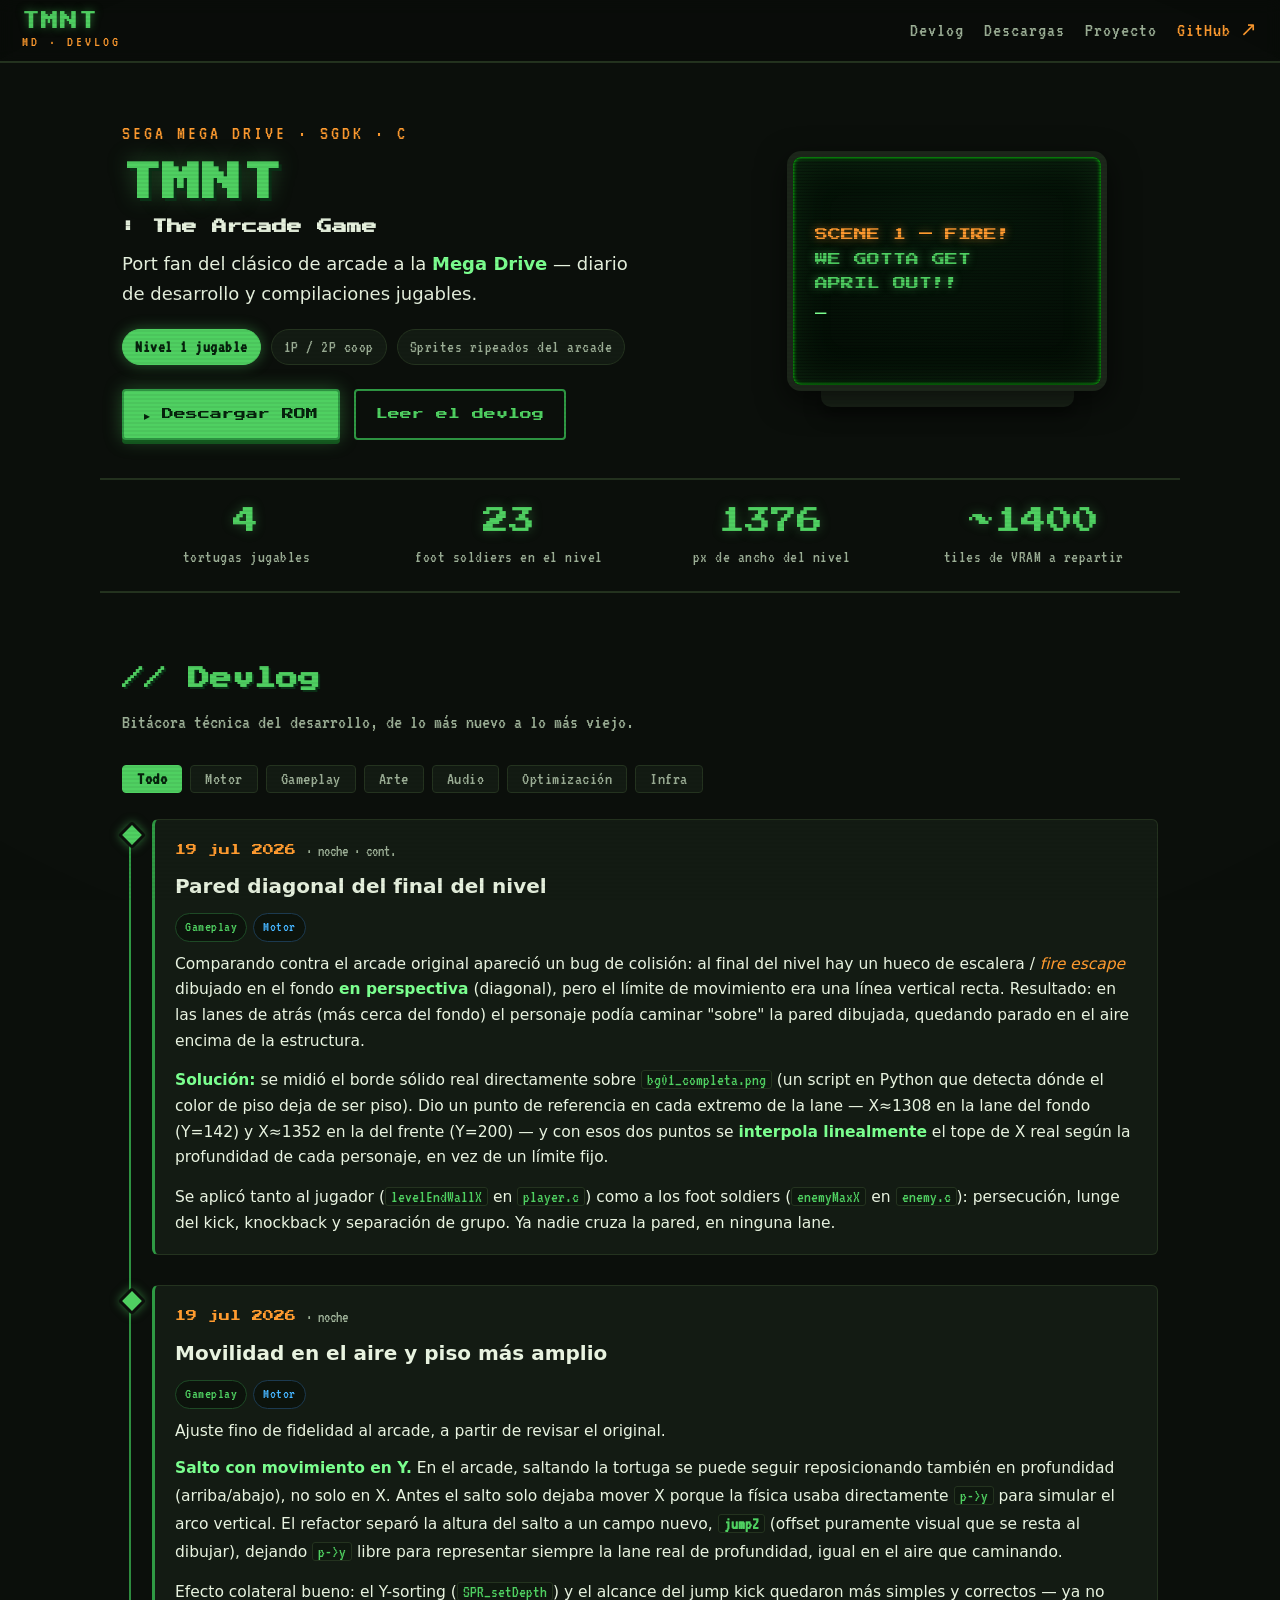
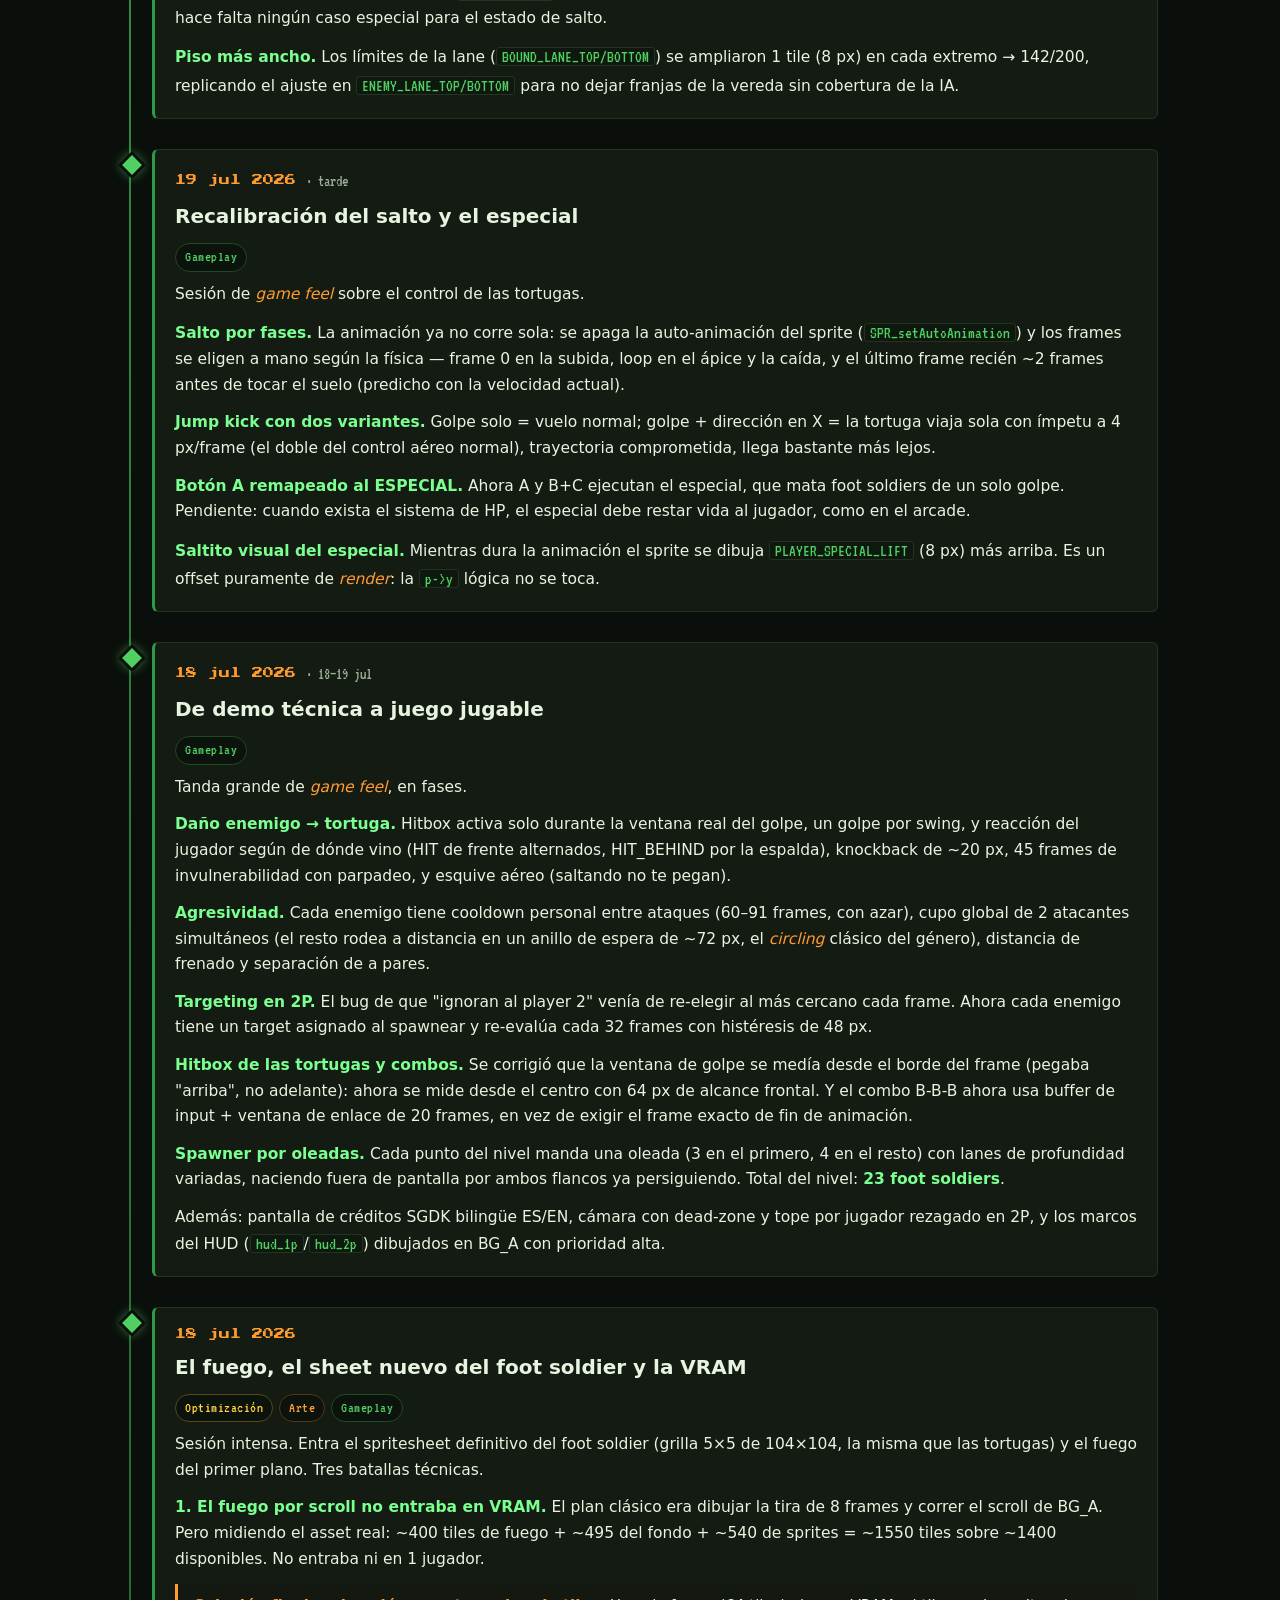
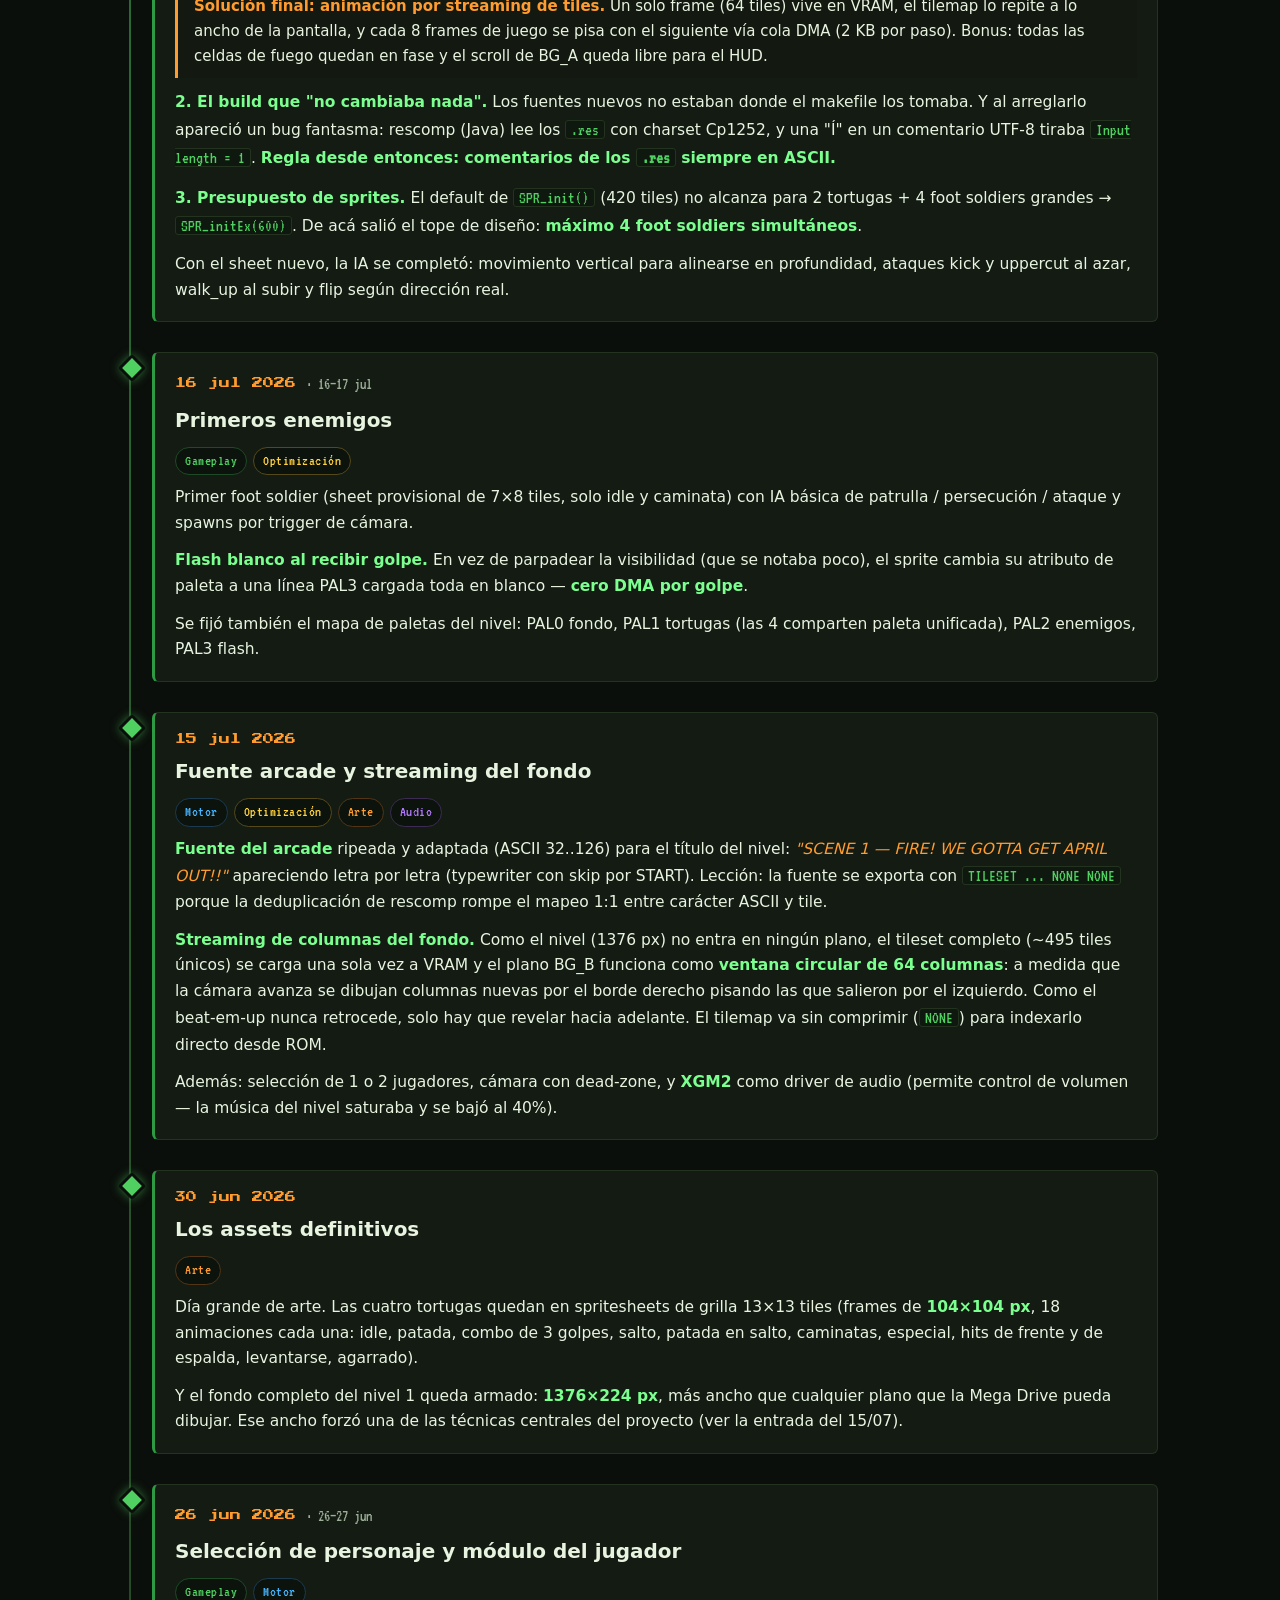
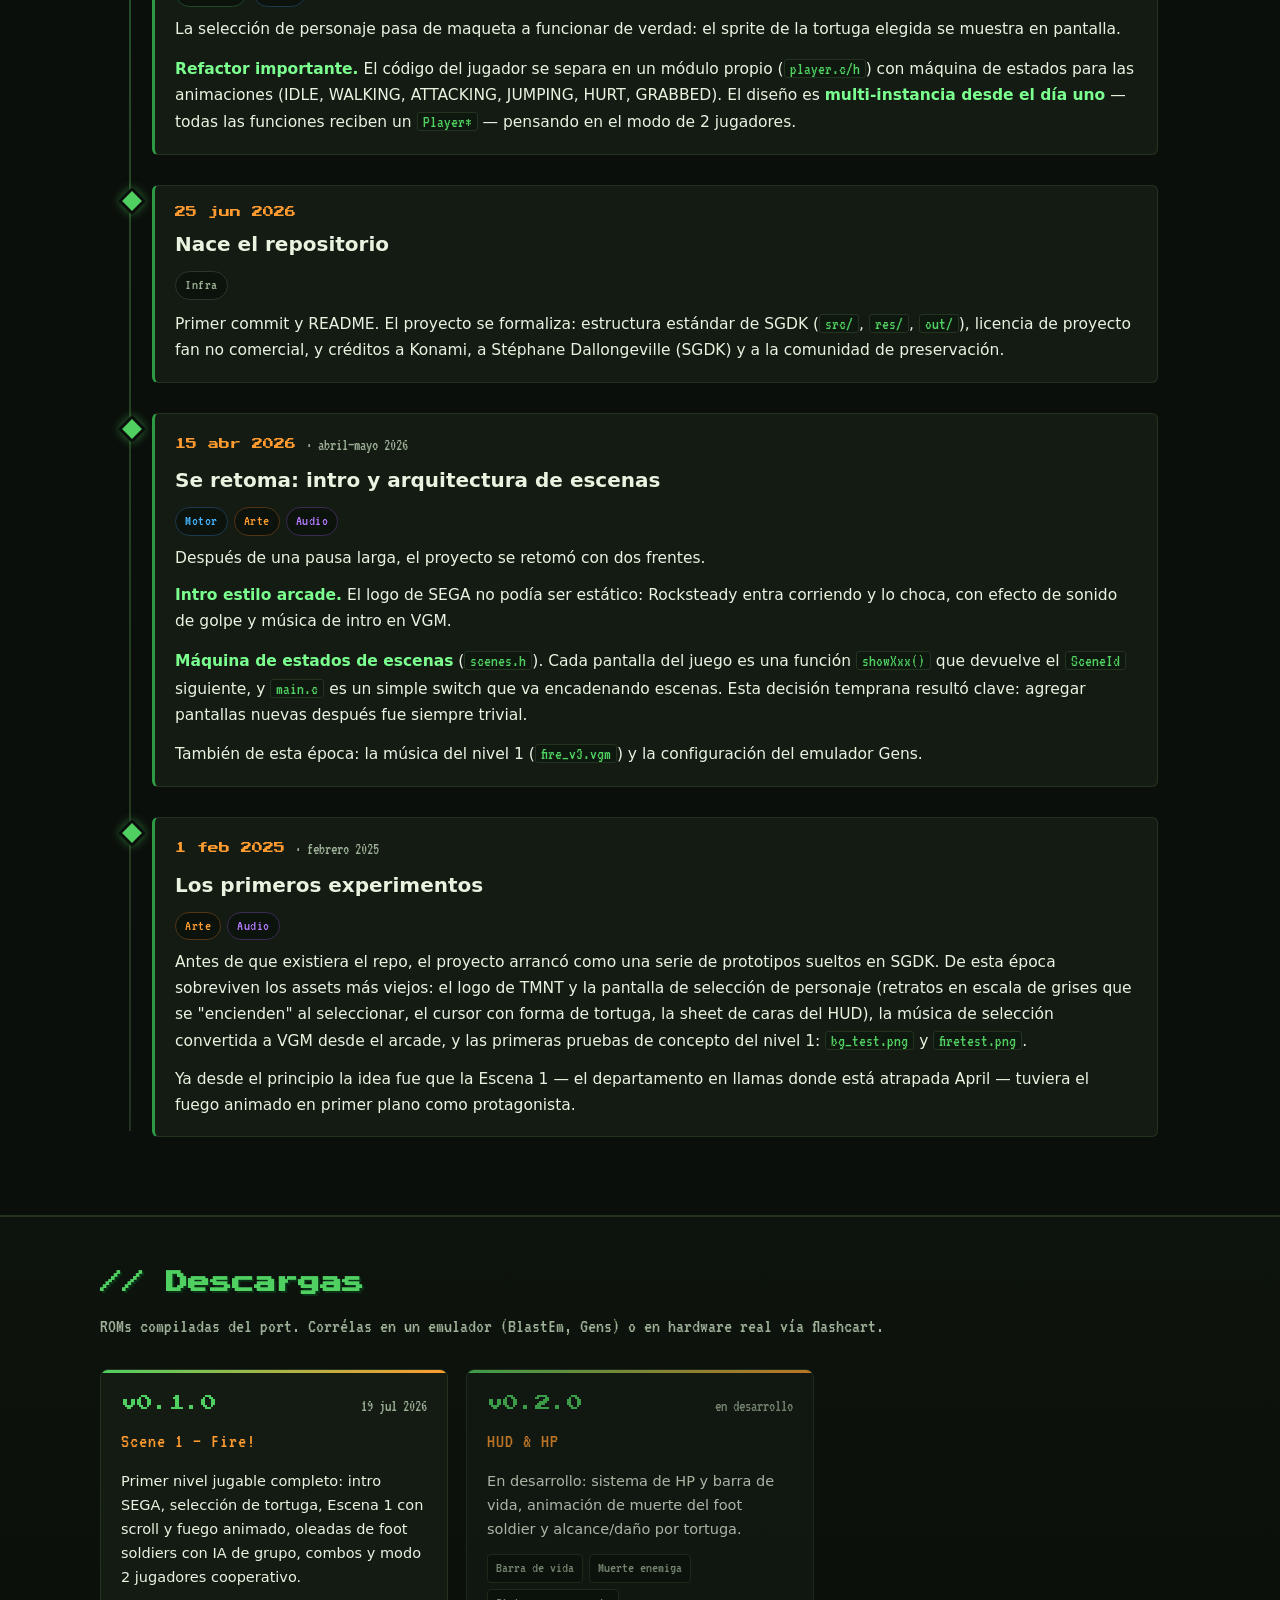
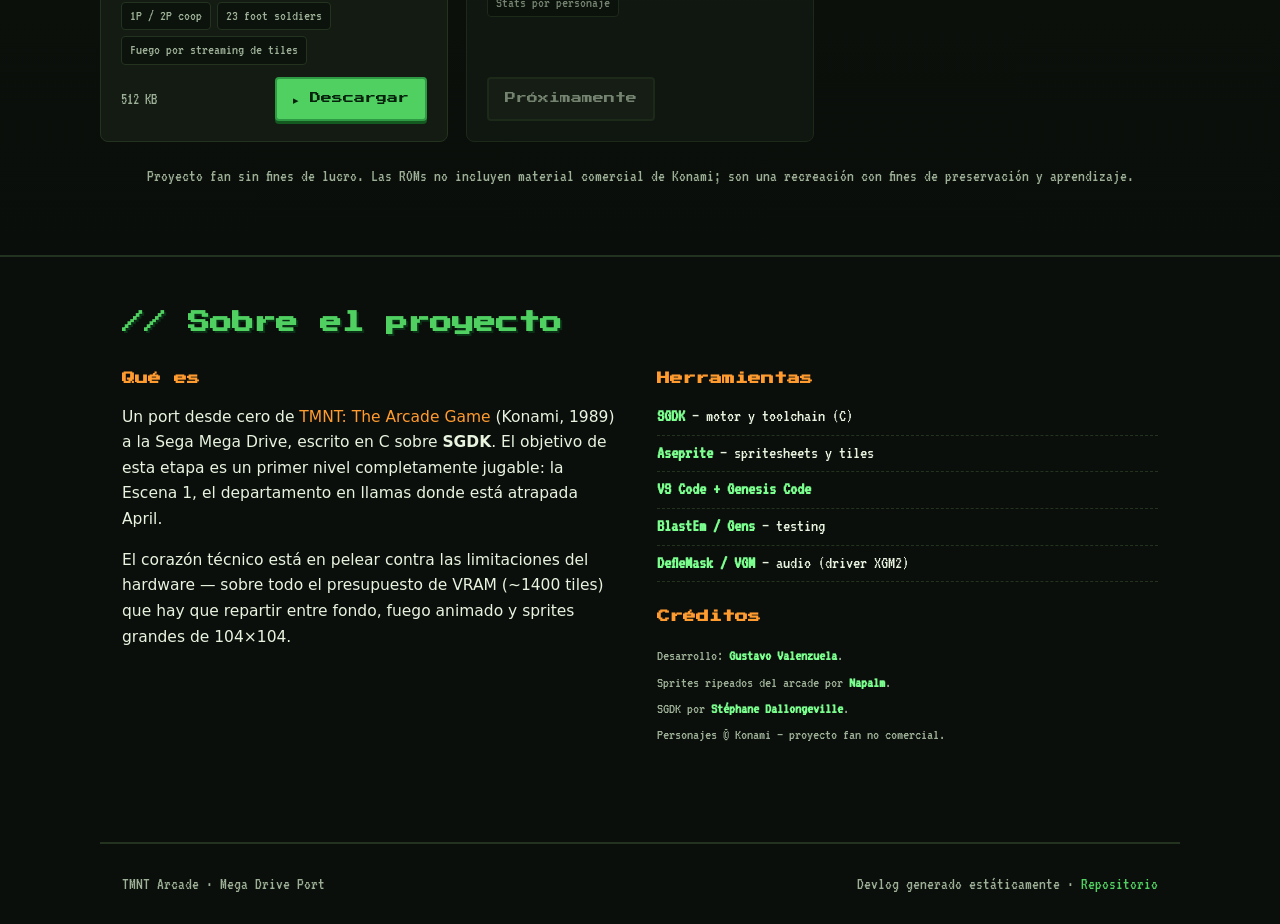
==== index.html @ 0204b479 "Devlog web inicial" ====
<!DOCTYPE html>
<html lang="es">
<head>
<meta charset="UTF-8" />
<meta name="viewport" content="width=device-width, initial-scale=1.0" />
<title>TMNT: The Arcade Game — Port para Mega Drive · Devlog</title>
<meta name="description" content="Diario de desarrollo del port de TMNT: The Arcade Game para Sega Mega Drive, hecho en C con SGDK. Devlog técnico y descargas de ROM." />
<meta name="theme-color" content="#0d120d" />

<!-- Open Graph -->
<meta property="og:title" content="TMNT Arcade — Port para Mega Drive" />
<meta property="og:description" content="Devlog técnico y ROMs de un port fan de TMNT: The Arcade Game a la Sega Mega Drive (SGDK)." />
<meta property="og:type" content="website" />

<link rel="preconnect" href="https://fonts.googleapis.com" />
<link rel="preconnect" href="https://fonts.gstatic.com" crossorigin />
<link href="https://fonts.googleapis.com/css2?family=Press+Start+2P&family=VT323&display=swap" rel="stylesheet" />
<link rel="stylesheet" href="assets/css/style.css" />
</head>
<body>
<div class="scanlines" aria-hidden="true"></div>
<div class="vignette" aria-hidden="true"></div>

<header class="topbar">
  <a href="#top" class="brand">
    <span class="brand-mark">TMNT</span>
    <span class="brand-sub">MD · DEVLOG</span>
  </a>
  <nav class="nav">
    <a href="#devlog">Devlog</a>
    <a href="#descargas">Descargas</a>
    <a href="#proyecto">Proyecto</a>
    <a class="nav-ext" data-repo-link href="#" target="_blank" rel="noopener">GitHub ↗</a>
  </nav>
</header>

<main id="top">

  <!-- HERO -->
  <section class="hero">
    <div class="hero-inner">
      <p class="hero-kicker">Sega Mega Drive · SGDK · C</p>
      <h1 class="hero-title">TMNT<span class="tsub">: The Arcade Game</span></h1>
      <p class="hero-tag">Port fan del clásico de arcade a la <strong>Mega Drive</strong> — diario de desarrollo y compilaciones jugables.</p>
      <div class="hero-chips">
        <span class="chip chip-on">Nivel 1 jugable</span>
        <span class="chip">1P / 2P coop</span>
        <span class="chip">Sprites ripeados del arcade</span>
      </div>
      <div class="hero-cta">
        <a href="#descargas" class="btn btn-primary">▸ Descargar ROM</a>
        <a href="#devlog" class="btn btn-ghost">Leer el devlog</a>
      </div>
    </div>
    <div class="hero-crt" aria-hidden="true">
      <div class="crt-screen">
        <div class="crt-line l1">SCENE 1 — FIRE!</div>
        <div class="crt-line l2">WE GOTTA GET</div>
        <div class="crt-line l3">APRIL OUT!!</div>
        <div class="crt-cursor">_</div>
      </div>
      <div class="crt-base"></div>
    </div>
  </section>

  <!-- STATS -->
  <section class="stats" aria-label="Datos del proyecto">
    <div class="stat"><span class="stat-num" data-count="4">4</span><span class="stat-lbl">tortugas jugables</span></div>
    <div class="stat"><span class="stat-num" data-count="23">23</span><span class="stat-lbl">foot soldiers en el nivel</span></div>
    <div class="stat"><span class="stat-num" data-count="1376">1376</span><span class="stat-lbl">px de ancho del nivel</span></div>
    <div class="stat"><span class="stat-num" data-suffix="~" data-count="1400">1400</span><span class="stat-lbl">tiles de VRAM a repartir</span></div>
  </section>

  <!-- DEVLOG -->
  <section id="devlog" class="section">
    <div class="section-head">
      <h2 class="section-title">// Devlog</h2>
      <p class="section-sub">Bitácora técnica del desarrollo, de lo más nuevo a lo más viejo.</p>
    </div>

    <div class="filters" id="filters" role="tablist" aria-label="Filtrar por categoría"></div>

    <div class="timeline" id="timeline"></div>
  </section>

  <!-- DESCARGAS -->
  <section id="descargas" class="section section-alt">
    <div class="section-head">
      <h2 class="section-title">// Descargas</h2>
      <p class="section-sub">ROMs compiladas del port. Corrélas en un emulador (BlastEm, Gens) o en hardware real vía flashcart.</p>
    </div>
    <div class="builds" id="builds"></div>
    <p class="builds-note">Proyecto fan sin fines de lucro. Las ROMs no incluyen material comercial de Konami; son una recreación con fines de preservación y aprendizaje.</p>
  </section>

  <!-- PROYECTO -->
  <section id="proyecto" class="section">
    <div class="section-head">
      <h2 class="section-title">// Sobre el proyecto</h2>
    </div>
    <div class="about">
      <div class="about-col">
        <h3>Qué es</h3>
        <p>Un port desde cero de <em>TMNT: The Arcade Game</em> (Konami, 1989) a la Sega Mega Drive, escrito en C sobre <strong>SGDK</strong>. El objetivo de esta etapa es un primer nivel completamente jugable: la Escena 1, el departamento en llamas donde está atrapada April.</p>
        <p>El corazón técnico está en pelear contra las limitaciones del hardware — sobre todo el presupuesto de VRAM (~1400 tiles) que hay que repartir entre fondo, fuego animado y sprites grandes de 104×104.</p>
      </div>
      <div class="about-col">
        <h3>Herramientas</h3>
        <ul class="tool-list">
          <li><b>SGDK</b> — motor y toolchain (C)</li>
          <li><b>Aseprite</b> — spritesheets y tiles</li>
          <li><b>VS Code + Genesis Code</b></li>
          <li><b>BlastEm / Gens</b> — testing</li>
          <li><b>DefleMask / VGM</b> — audio (driver XGM2)</li>
        </ul>
        <h3>Créditos</h3>
        <p class="credits">Desarrollo: <b>Gustavo Valenzuela</b>.<br/>Sprites ripeados del arcade por <b>Napalm</b>.<br/>SGDK por <b>Stéphane Dallongeville</b>.<br/>Personajes © Konami — proyecto fan no comercial.</p>
      </div>
    </div>
  </section>

</main>

<footer class="footer">
  <span>TMNT Arcade · Mega Drive Port</span>
  <span class="foot-dim">Devlog generado estáticamente · <a data-repo-link href="#" target="_blank" rel="noopener">Repositorio</a></span>
</footer>

<script src="data/devlog.js"></script>
<script src="data/builds.js"></script>
<script src="assets/js/app.js"></script>
</body>
</html>
---- assets/css/style.css ----
/* ============================================================
   TMNT Arcade — Mega Drive Port · Devlog
   Estética: arcade / CRT 16-bit. Verde TMNT sobre negro.
   ============================================================ */

:root {
  --bg:        #0b0f0b;
  --bg-2:      #0f150f;
  --panel:     #131b13;
  --panel-2:   #17211703;
  --ink:       #e8f3e0;
  --ink-dim:   #9db097;
  --line:      #24331f;
  --green:     #4fd061;   /* TMNT green */
  --green-dk:  #2f9a44;
  --green-glow:#7bff8f;
  --pizza:     #ff9b2f;   /* naranja "pizza" para acentos */
  --red:       #ff4d5e;
  --blue:      #46b5ff;
  --purple:    #b47bff;
  /* colores por tortuga para los tags */
  --t-motor:  #46b5ff;
  --t-gameplay:#4fd061;
  --t-arte:   #ff9b2f;
  --t-audio:  #b47bff;
  --t-opt:    #ffd23f;
  --t-infra:  #9db097;

  --font-pixel: 'Press Start 2P', 'Courier New', monospace;
  --font-term:  'VT323', 'Courier New', monospace;
  --font-body:  system-ui, -apple-system, 'Segoe UI', Roboto, sans-serif;
  --maxw: 1080px;
}

* { box-sizing: border-box; }

html { scroll-behavior: smooth; }

body {
  margin: 0;
  background:
    radial-gradient(1200px 600px at 50% -10%, #16241650, transparent 60%),
    var(--bg);
  color: var(--ink);
  font-family: var(--font-body);
  font-size: 16px;
  line-height: 1.65;
  overflow-x: hidden;
  scroll-padding-top: 76px;
}

/* --- CRT overlays --- */
.scanlines {
  position: fixed; inset: 0; z-index: 9999; pointer-events: none;
  background: repeating-linear-gradient(
    to bottom, rgba(0,0,0,0) 0, rgba(0,0,0,0) 2px, rgba(0,0,0,0.18) 3px, rgba(0,0,0,0) 4px);
  mix-blend-mode: multiply; opacity: .55;
}
.vignette {
  position: fixed; inset: 0; z-index: 9998; pointer-events: none;
  background: radial-gradient(120% 100% at 50% 50%, transparent 60%, rgba(0,0,0,.55) 100%);
}

/* --- Topbar --- */
.topbar {
  position: sticky; top: 0; z-index: 100;
  display: flex; align-items: center; justify-content: space-between;
  padding: 12px 22px;
  background: rgba(9,13,9,.82);
  backdrop-filter: blur(8px);
  border-bottom: 2px solid var(--line);
}
.brand { display: flex; flex-direction: column; text-decoration: none; line-height: 1; }
.brand-mark { font-family: var(--font-pixel); font-size: 18px; color: var(--green);
  text-shadow: 0 0 8px rgba(79,208,97,.5); letter-spacing: 1px; }
.brand-sub { font-family: var(--font-term); font-size: 15px; color: var(--pizza); letter-spacing: 3px; margin-top: 4px; }
.nav { display: flex; gap: 20px; align-items: center; }
.nav a {
  font-family: var(--font-term); font-size: 20px; color: var(--ink-dim);
  text-decoration: none; letter-spacing: 1px; transition: color .15s, text-shadow .15s;
}
.nav a:hover { color: var(--green-glow); text-shadow: 0 0 8px rgba(123,255,143,.6); }
.nav .nav-ext { color: var(--pizza); }

/* --- Hero --- */
.hero {
  max-width: var(--maxw); margin: 0 auto; padding: 54px 22px 30px;
  display: grid; grid-template-columns: 1.25fr .9fr; gap: 30px; align-items: center;
}
.hero-kicker {
  font-family: var(--font-term); font-size: 20px; color: var(--pizza);
  letter-spacing: 3px; margin: 0 0 10px; text-transform: uppercase;
}
.hero-title {
  font-family: var(--font-pixel); font-size: 40px; line-height: 1.15; margin: 0 0 6px;
  color: var(--green); text-shadow: 3px 3px 0 #0a3016, 0 0 22px rgba(79,208,97,.35);
}
.hero-title .tsub { display:block; font-size: 15px; color: var(--ink); margin-top: 12px; text-shadow: none; }
.hero-tag { font-size: 18px; color: var(--ink); max-width: 46ch; margin: 14px 0 20px; }
.hero-tag strong { color: var(--green-glow); }
.hero-chips { display: flex; flex-wrap: wrap; gap: 10px; margin-bottom: 24px; }
.chip {
  font-family: var(--font-term); font-size: 17px; letter-spacing: .5px;
  padding: 3px 12px; border: 1px solid var(--line); border-radius: 999px;
  color: var(--ink-dim); background: var(--panel);
}
.chip-on { color: #06210c; background: var(--green); border-color: var(--green); font-weight: bold;
  box-shadow: 0 0 14px rgba(79,208,97,.4); }
.hero-cta { display: flex; gap: 14px; flex-wrap: wrap; }

.btn {
  font-family: var(--font-pixel); font-size: 12px; text-decoration: none;
  padding: 14px 20px; border: 2px solid var(--green-dk); border-radius: 4px;
  display: inline-block; transition: transform .08s, box-shadow .15s, background .15s;
}
.btn:active { transform: translateY(2px); }
.btn-primary { background: var(--green); color: #06210c;
  box-shadow: 0 4px 0 #14591f, 0 0 18px rgba(79,208,97,.35); }
.btn-primary:hover { background: var(--green-glow); }
.btn-ghost { background: transparent; color: var(--green); }
.btn-ghost:hover { background: #12251388; box-shadow: 0 0 14px rgba(79,208,97,.25); }

/* Hero CRT monitor illustration */
.hero-crt { display: flex; flex-direction: column; align-items: center; }
.crt-screen {
  width: 100%; max-width: 320px; aspect-ratio: 4/3;
  background: radial-gradient(120% 120% at 50% 30%, #06180a, #020602);
  border: 6px solid #1c261a; border-radius: 14px;
  box-shadow: inset 0 0 40px rgba(79,208,97,.15), inset 0 0 4px #0f0, 0 10px 30px rgba(0,0,0,.6);
  padding: 22px; display: flex; flex-direction: column; justify-content: center;
  position: relative; overflow: hidden;
}
.crt-screen::after {
  content:""; position:absolute; inset:0;
  background: repeating-linear-gradient(to bottom, transparent 0 2px, rgba(0,0,0,.25) 2px 3px);
  pointer-events:none;
}
.crt-line { font-family: var(--font-pixel); color: var(--pizza); font-size: 13px; line-height: 1.9;
  text-shadow: 0 0 8px rgba(255,155,47,.6); animation: flick 3.4s infinite; }
.crt-line.l2 { color: var(--green); text-shadow: 0 0 8px rgba(79,208,97,.6); }
.crt-line.l3 { color: var(--green); text-shadow: 0 0 8px rgba(79,208,97,.6); }
.crt-cursor { font-family: var(--font-pixel); color: var(--green-glow); font-size: 13px; animation: blink 1s steps(1) infinite; }
.crt-base { width: 60%; height: 16px; background: #1c261a; border-radius: 0 0 10px 10px;
  box-shadow: 0 8px 16px rgba(0,0,0,.5); }
@keyframes blink { 50% { opacity: 0; } }
@keyframes flick { 0%,97%,100% { opacity:1 } 98% { opacity:.75 } }

/* --- Stats strip --- */
.stats {
  max-width: var(--maxw); margin: 8px auto 20px; padding: 20px 22px;
  display: grid; grid-template-columns: repeat(4, 1fr); gap: 14px;
  border-top: 2px solid var(--line); border-bottom: 2px solid var(--line);
}
.stat { text-align: center; }
.stat-num { display: block; font-family: var(--font-pixel); font-size: 26px; color: var(--green);
  text-shadow: 0 0 12px rgba(79,208,97,.35); }
.stat-lbl { font-family: var(--font-term); font-size: 17px; color: var(--ink-dim); letter-spacing: .5px; }

/* --- Sections --- */
.section { max-width: var(--maxw); margin: 0 auto; padding: 48px 22px; }
.section-alt { background: linear-gradient(180deg, #0d130d, #0a0e0a); border-block: 2px solid var(--line);
  max-width: none; }
.section-alt > * { max-width: var(--maxw); margin-inline: auto; }
.section-head { margin-bottom: 26px; }
.section-title { font-family: var(--font-pixel); font-size: 22px; color: var(--green);
  margin: 0 0 8px; text-shadow: 2px 2px 0 #0a3016; }
.section-sub { font-family: var(--font-term); font-size: 20px; color: var(--ink-dim); margin: 0; }

/* --- Filters --- */
.filters { display: flex; flex-wrap: wrap; gap: 8px; margin-bottom: 26px; }
.fbtn {
  font-family: var(--font-term); font-size: 18px; letter-spacing: .5px;
  padding: 4px 14px; border: 1px solid var(--line); border-radius: 4px;
  background: var(--panel); color: var(--ink-dim); cursor: pointer;
  transition: all .12s;
}
.fbtn:hover { color: var(--ink); border-color: var(--green-dk); }
.fbtn.active { background: var(--green); color: #06210c; border-color: var(--green); font-weight: bold; }

/* --- Timeline --- */
.timeline { position: relative; padding-left: 30px; }
.timeline::before {
  content:""; position: absolute; left: 7px; top: 6px; bottom: 6px; width: 2px;
  background: linear-gradient(var(--green-dk), var(--line));
}
.entry { position: relative; margin-bottom: 30px; }
.entry::before {
  content:""; position: absolute; left: -30px; top: 6px; width: 14px; height: 14px;
  background: var(--green); border: 3px solid var(--bg); border-radius: 3px; transform: rotate(45deg);
  box-shadow: 0 0 10px rgba(79,208,97,.5);
}
.entry-card {
  background: var(--panel); border: 1px solid var(--line); border-left: 3px solid var(--green-dk);
  border-radius: 6px; padding: 18px 20px;
  transition: border-color .15s, transform .15s;
}
.entry-card:hover { border-left-color: var(--green); transform: translateX(2px); }
.entry-meta { display: flex; align-items: baseline; flex-wrap: wrap; gap: 10px; margin-bottom: 6px; }
.entry-date { font-family: var(--font-pixel); font-size: 11px; color: var(--pizza); }
.entry-part { font-family: var(--font-term); font-size: 16px; color: var(--ink-dim); }
.entry-title { font-family: var(--font-body); font-weight: 800; font-size: 20px; color: var(--ink); margin: 2px 0 10px; }
.entry-tags { display: flex; gap: 6px; flex-wrap: wrap; margin-bottom: 10px; }
.tag { font-family: var(--font-term); font-size: 15px; padding: 1px 9px; border-radius: 999px;
  background: #0c130c; border: 1px solid var(--line); letter-spacing: .5px; }
.tag[data-t="Motor"]{ color: var(--t-motor); border-color: #1c3a50; }
.tag[data-t="Gameplay"]{ color: var(--t-gameplay); border-color: #1e4a26; }
.tag[data-t="Arte"]{ color: var(--t-arte); border-color: #533516; }
.tag[data-t="Audio"]{ color: var(--t-audio); border-color: #3d2a55; }
.tag[data-t="Optimización"]{ color: var(--t-opt); border-color: #55491a; }
.tag[data-t="Infra"]{ color: var(--t-infra); border-color: #2c352a; }

.entry-body { color: var(--ink); font-size: 15.5px; }
.entry-body p { margin: 0 0 12px; }
.entry-body p:last-child { margin-bottom: 0; }
.entry-body strong { color: var(--green-glow); }
.entry-body em { color: var(--pizza); font-style: italic; }
.entry-body code {
  font-family: var(--font-term); font-size: 17px; color: var(--green);
  background: #08110850; padding: 0 5px; border: 1px solid var(--line); border-radius: 3px;
}
.entry-body blockquote {
  margin: 12px 0; padding: 10px 16px; border-left: 3px solid var(--pizza);
  background: #160f0522; color: var(--ink); font-size: 15px;
}
.entry-body blockquote strong { color: var(--pizza); }

/* --- Builds --- */
.builds { display: grid; grid-template-columns: repeat(auto-fill, minmax(300px, 1fr)); gap: 18px; }
.build {
  background: var(--panel); border: 1px solid var(--line); border-radius: 8px;
  padding: 20px; display: flex; flex-direction: column; gap: 12px;
  position: relative; overflow: hidden;
}
.build::before {
  content:""; position:absolute; top:0; left:0; right:0; height:3px;
  background: linear-gradient(90deg, var(--green), var(--pizza));
}
.build.soon { opacity: .72; }
.build-top { display: flex; align-items: baseline; justify-content: space-between; gap: 10px; }
.build-ver { font-family: var(--font-pixel); font-size: 16px; color: var(--green); }
.build-date { font-family: var(--font-term); font-size: 16px; color: var(--ink-dim); }
.build-name { font-family: var(--font-term); font-size: 20px; color: var(--pizza); letter-spacing: 1px; margin-top: -6px; }
.build-notes { font-size: 14.5px; color: var(--ink); margin: 0; }
.build-hl { display: flex; flex-wrap: wrap; gap: 6px; }
.build-hl span { font-family: var(--font-term); font-size: 15px; color: var(--ink-dim);
  background: #0c130c; border: 1px solid var(--line); border-radius: 4px; padding: 1px 8px; }
.build-foot { margin-top: auto; display: flex; align-items: center; justify-content: space-between; gap: 10px; }
.build-size { font-family: var(--font-term); font-size: 16px; color: var(--ink-dim); }
.dl {
  font-family: var(--font-pixel); font-size: 11px; text-decoration: none;
  padding: 11px 16px; border-radius: 4px; background: var(--green); color: #06210c;
  border: 2px solid var(--green-dk); box-shadow: 0 3px 0 #14591f; transition: transform .08s, background .15s;
}
.dl:hover { background: var(--green-glow); }
.dl:active { transform: translateY(3px); box-shadow: 0 0 0 #14591f; }
.dl.disabled { background: #1a231a; color: var(--ink-dim); border-color: var(--line);
  box-shadow: none; cursor: default; pointer-events: none; }
.builds-note { font-family: var(--font-term); font-size: 17px; color: var(--ink-dim);
  margin-top: 20px; text-align: center; }

/* --- About --- */
.about { display: grid; grid-template-columns: 1fr 1fr; gap: 34px; }
.about h3 { font-family: var(--font-pixel); font-size: 13px; color: var(--pizza); margin: 0 0 10px; }
.about h3:not(:first-child) { margin-top: 24px; }
.about p { font-size: 15.5px; }
.about em { color: var(--pizza); font-style: normal; }
.tool-list { list-style: none; padding: 0; margin: 0; }
.tool-list li { font-family: var(--font-term); font-size: 18px; color: var(--ink);
  padding: 3px 0; border-bottom: 1px dashed var(--line); }
.tool-list b, .about p b, .credits b { color: var(--green-glow); }
.credits { font-family: var(--font-term); font-size: 18px; line-height: 1.7; color: var(--ink-dim); }

/* --- Footer --- */
.footer {
  border-top: 2px solid var(--line); margin-top: 30px; padding: 26px 22px;
  display: flex; justify-content: space-between; flex-wrap: wrap; gap: 8px;
  font-family: var(--font-term); font-size: 17px; color: var(--ink-dim);
  max-width: var(--maxw); margin-inline: auto;
}
.foot-dim a { color: var(--green); text-decoration: none; }
.foot-dim a:hover { text-shadow: 0 0 8px rgba(79,208,97,.6); }

/* --- Responsive --- */
@media (max-width: 860px) {
  .hero { grid-template-columns: 1fr; padding-top: 36px; }
  .hero-crt { display: none; }
  .hero-title { font-size: 30px; }
  .stats { grid-template-columns: repeat(2, 1fr); gap: 20px; }
  .about { grid-template-columns: 1fr; gap: 18px; }
  .nav { gap: 14px; }
  .nav a { font-size: 18px; }
}
@media (max-width: 480px) {
  .hero-title { font-size: 24px; }
  .brand-sub { display: none; }
  .section-title { font-size: 17px; }
}

@media (prefers-reduced-motion: reduce) {
  * { animation: none !important; scroll-behavior: auto; }
}
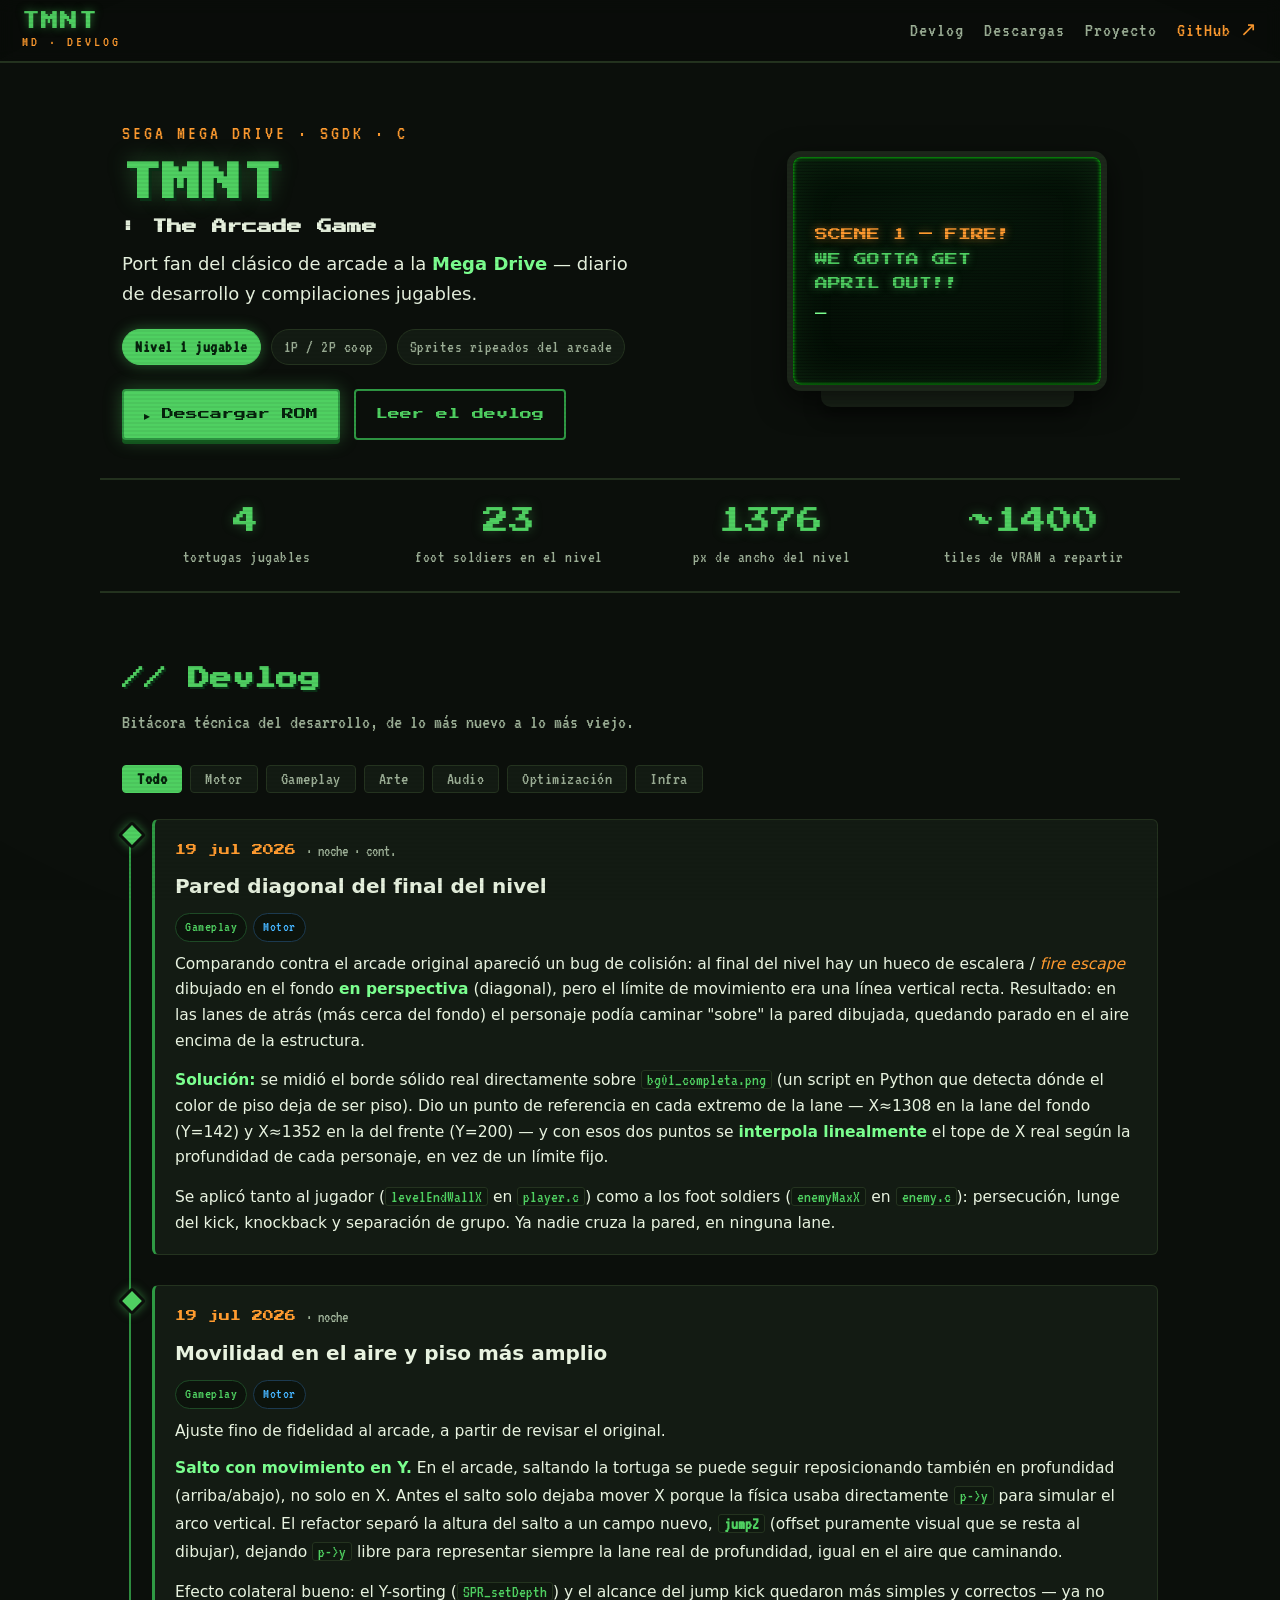
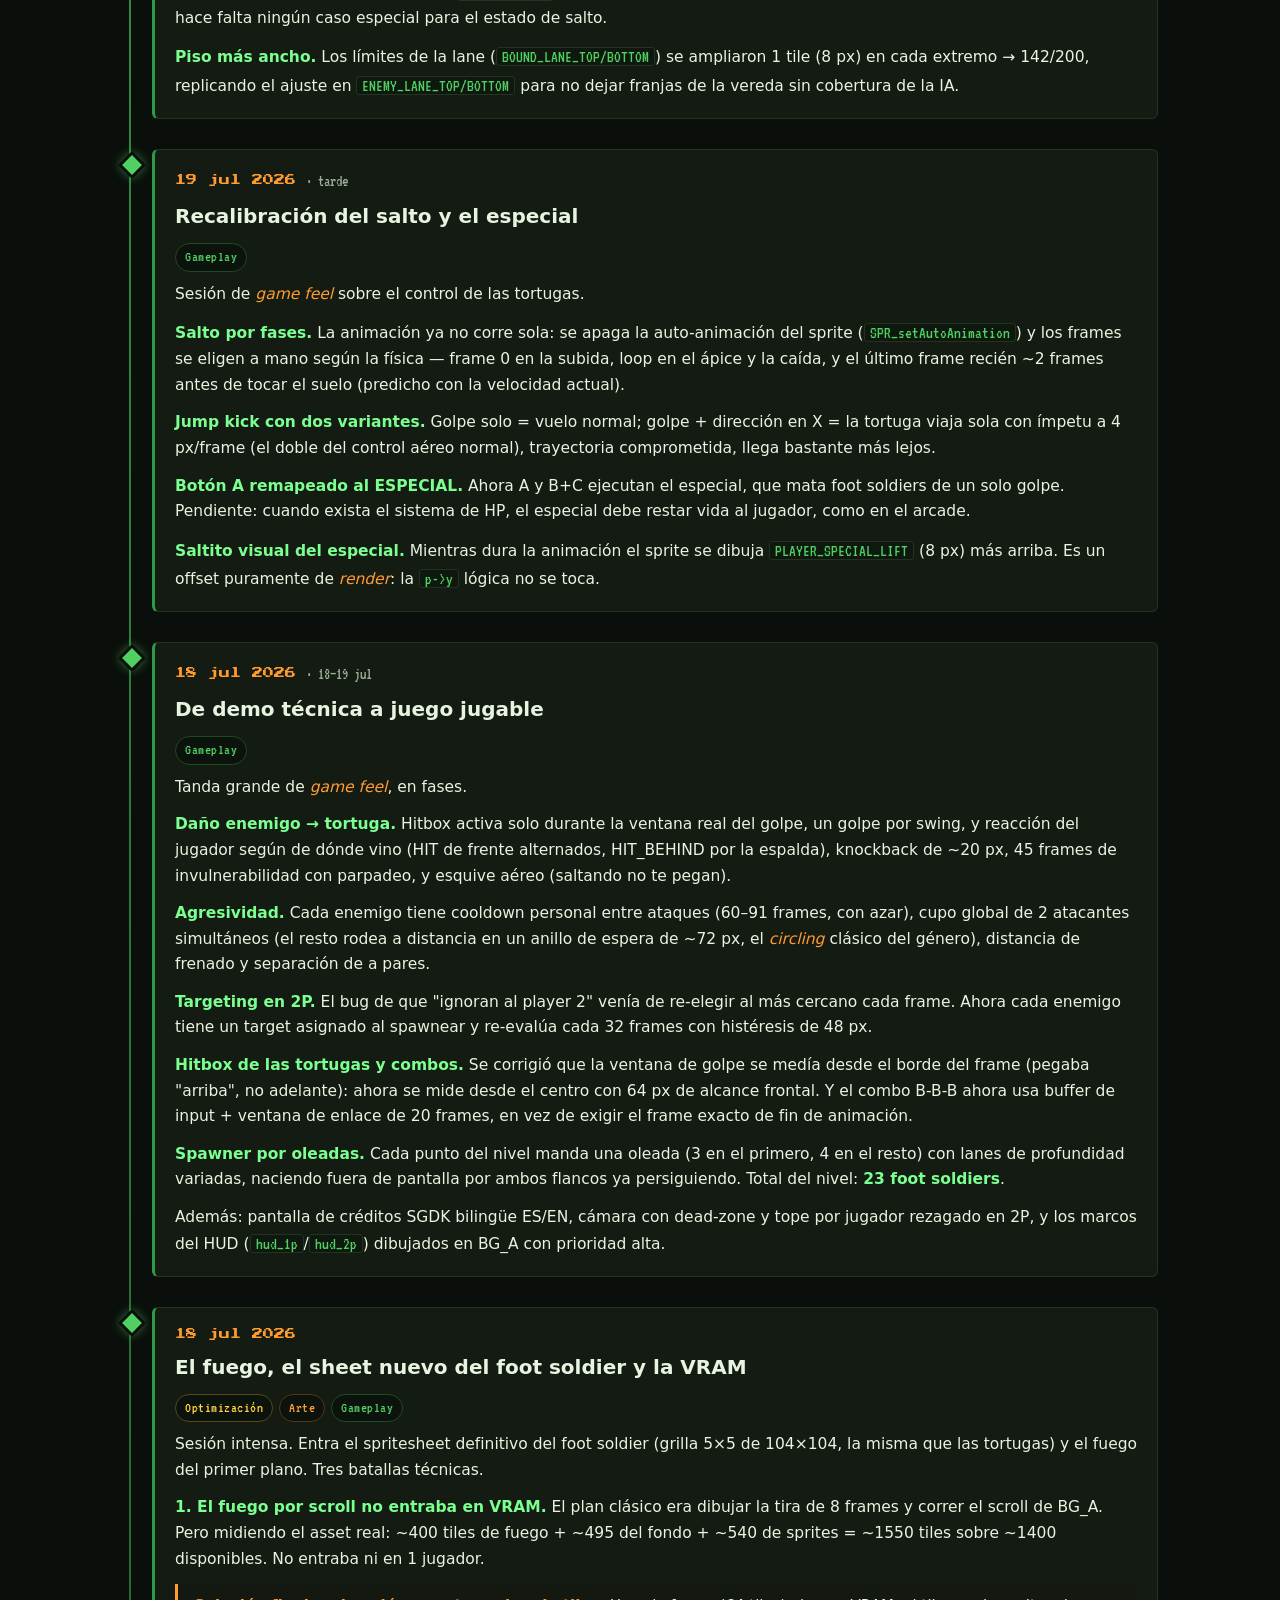
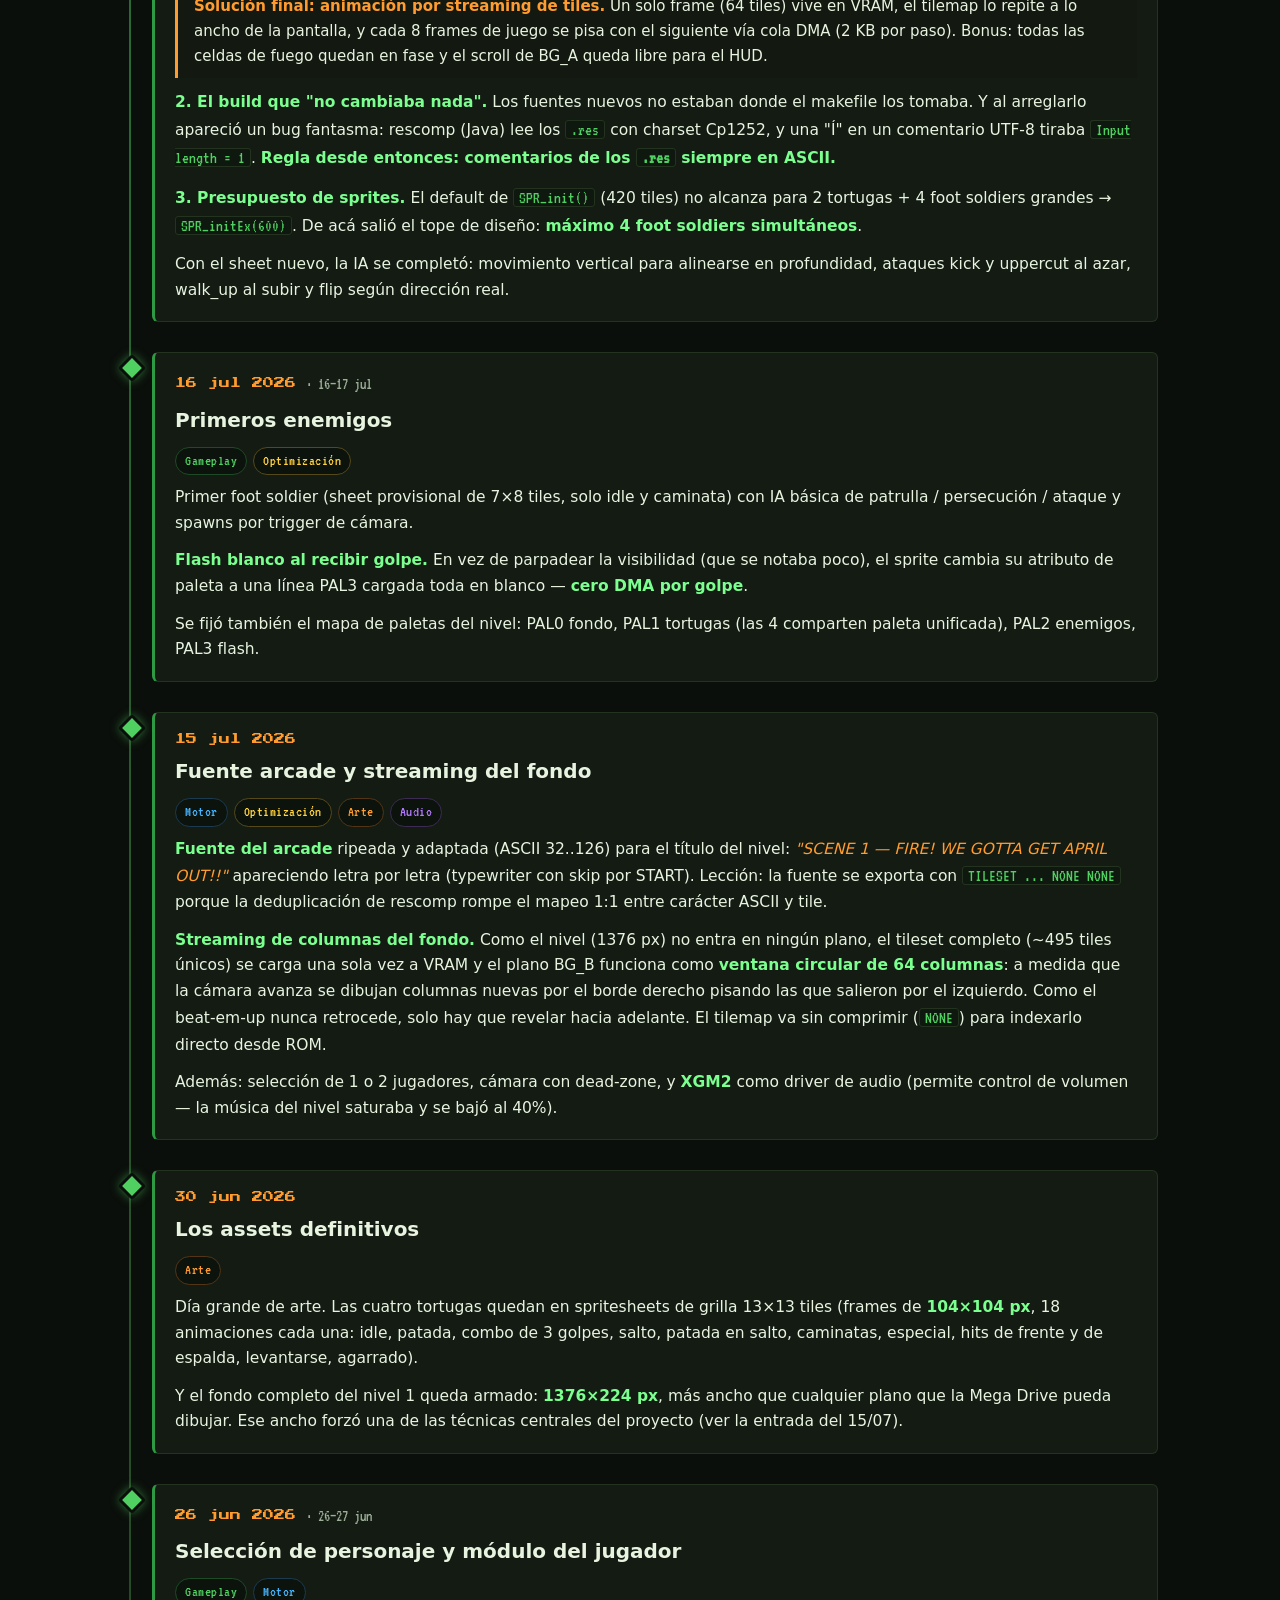
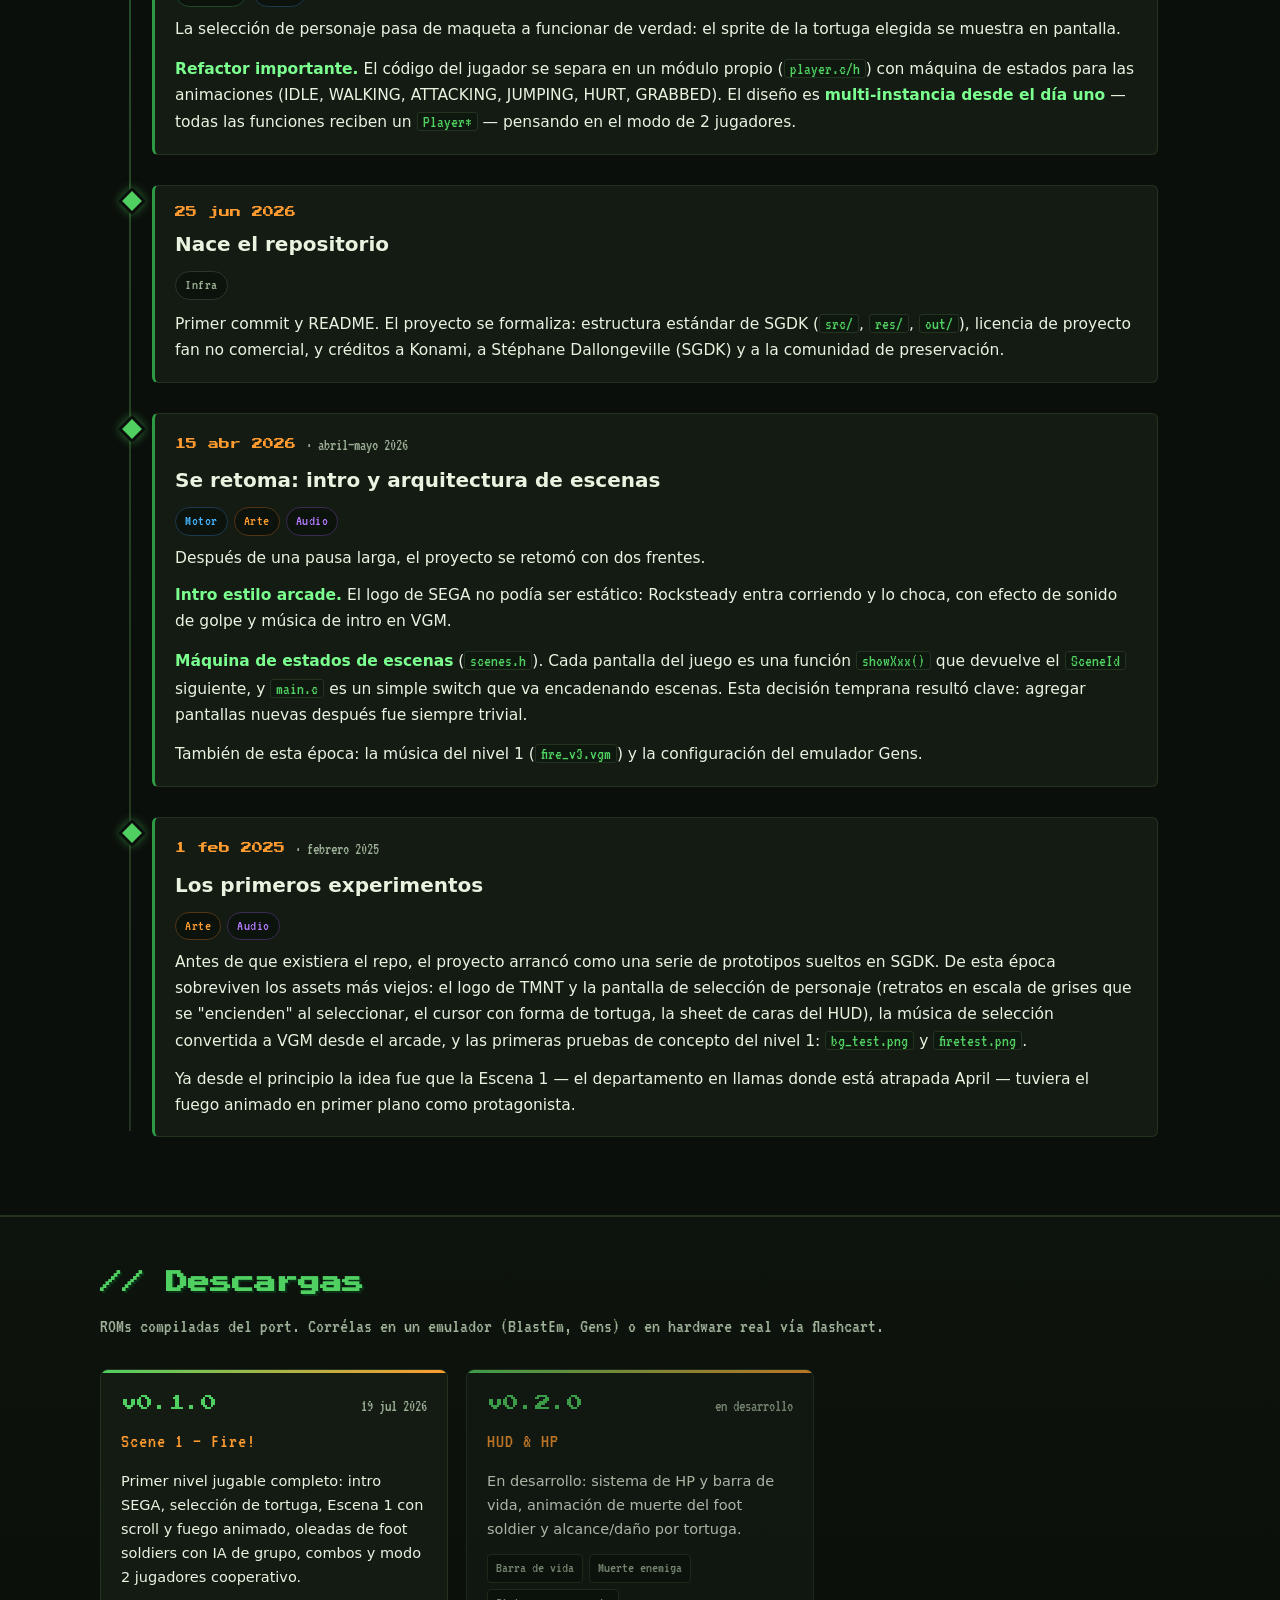
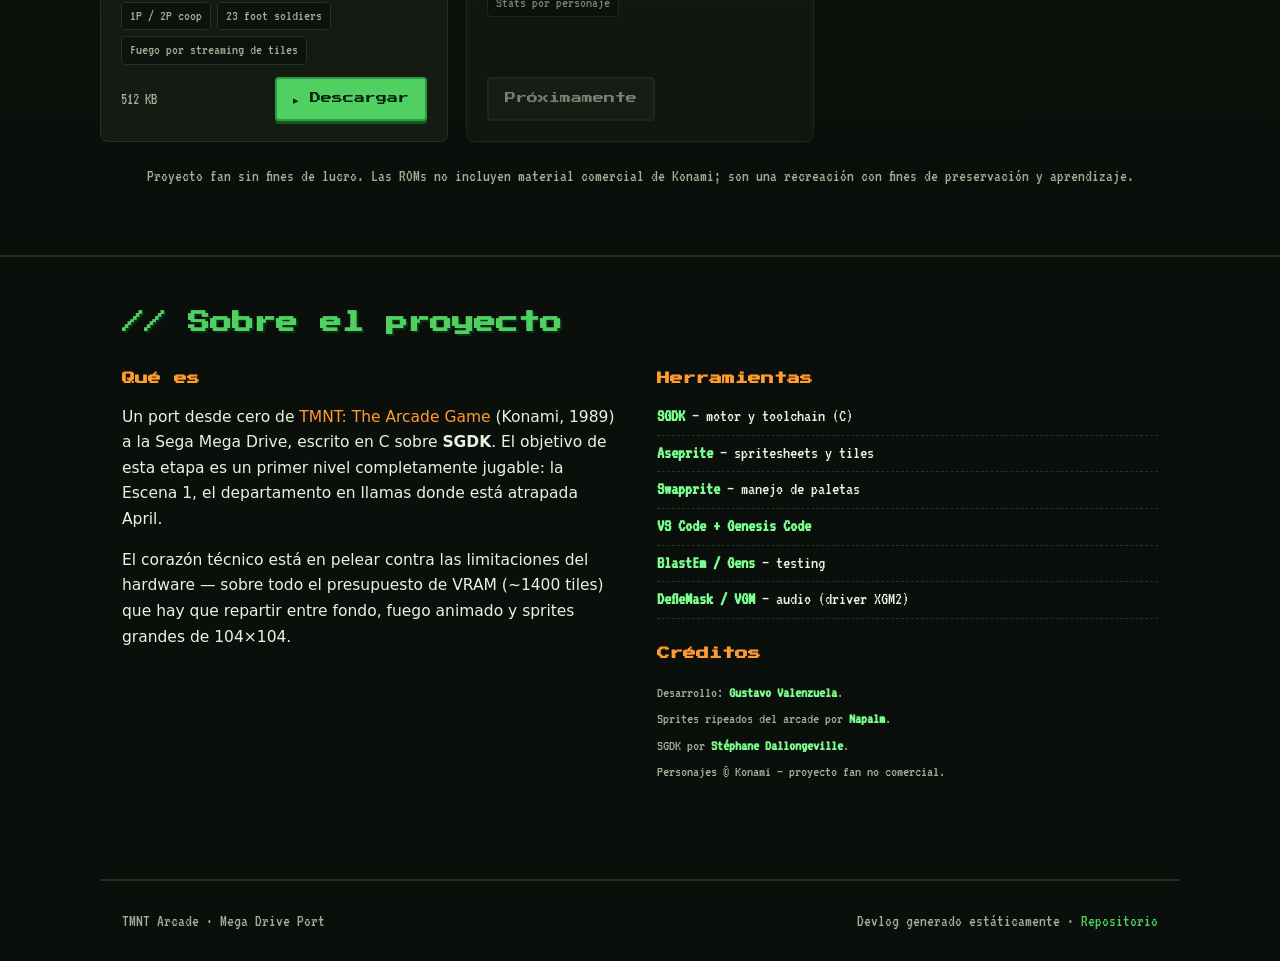
==== commit 3287bdb4: "Cambios minimos al index" ====
--- a/index.html
+++ b/index.html
@@ -109,6 +109,7 @@
         <ul class="tool-list">
           <li><b>SGDK</b> — motor y toolchain (C)</li>
           <li><b>Aseprite</b> — spritesheets y tiles</li>
+          <li><b>Swapprite</b> — manejo de paletas</li>
           <li><b>VS Code + Genesis Code</b></li>
           <li><b>BlastEm / Gens</b> — testing</li>
           <li><b>DefleMask / VGM</b> — audio (driver XGM2)</li>
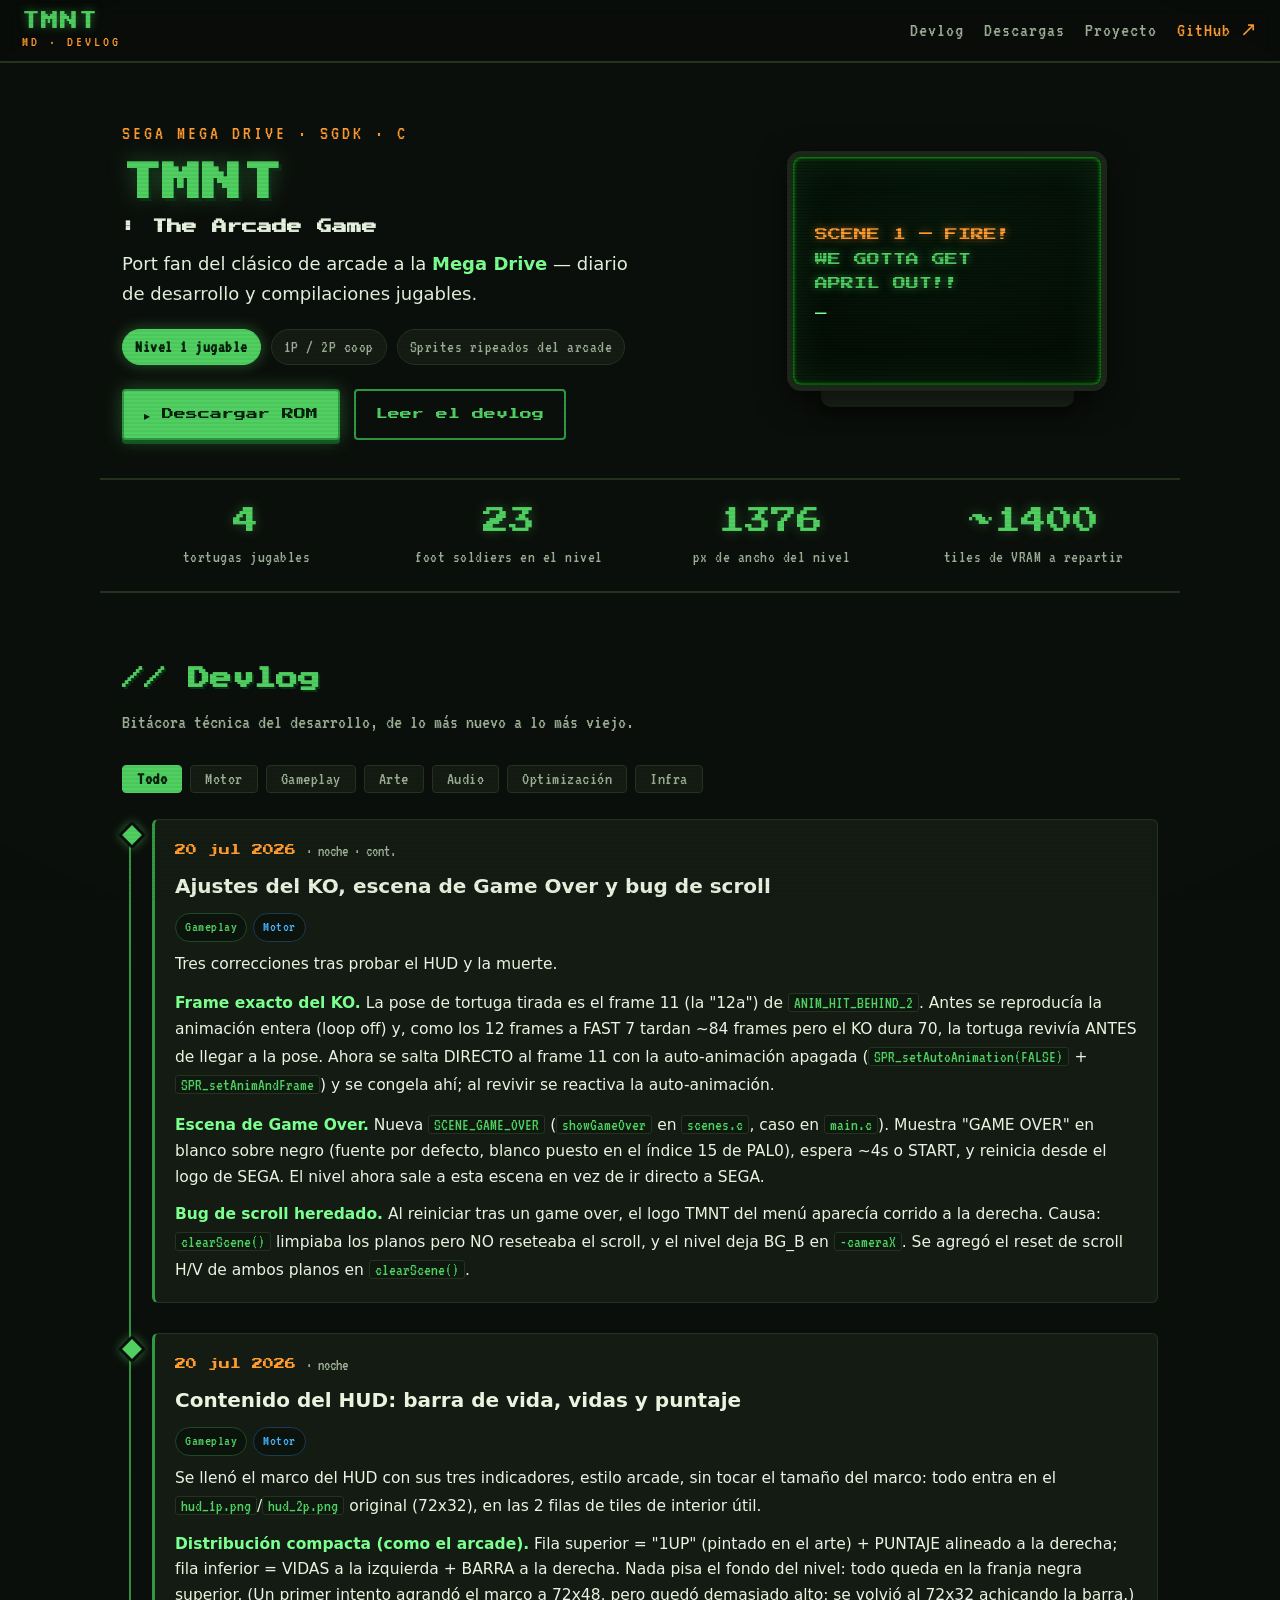
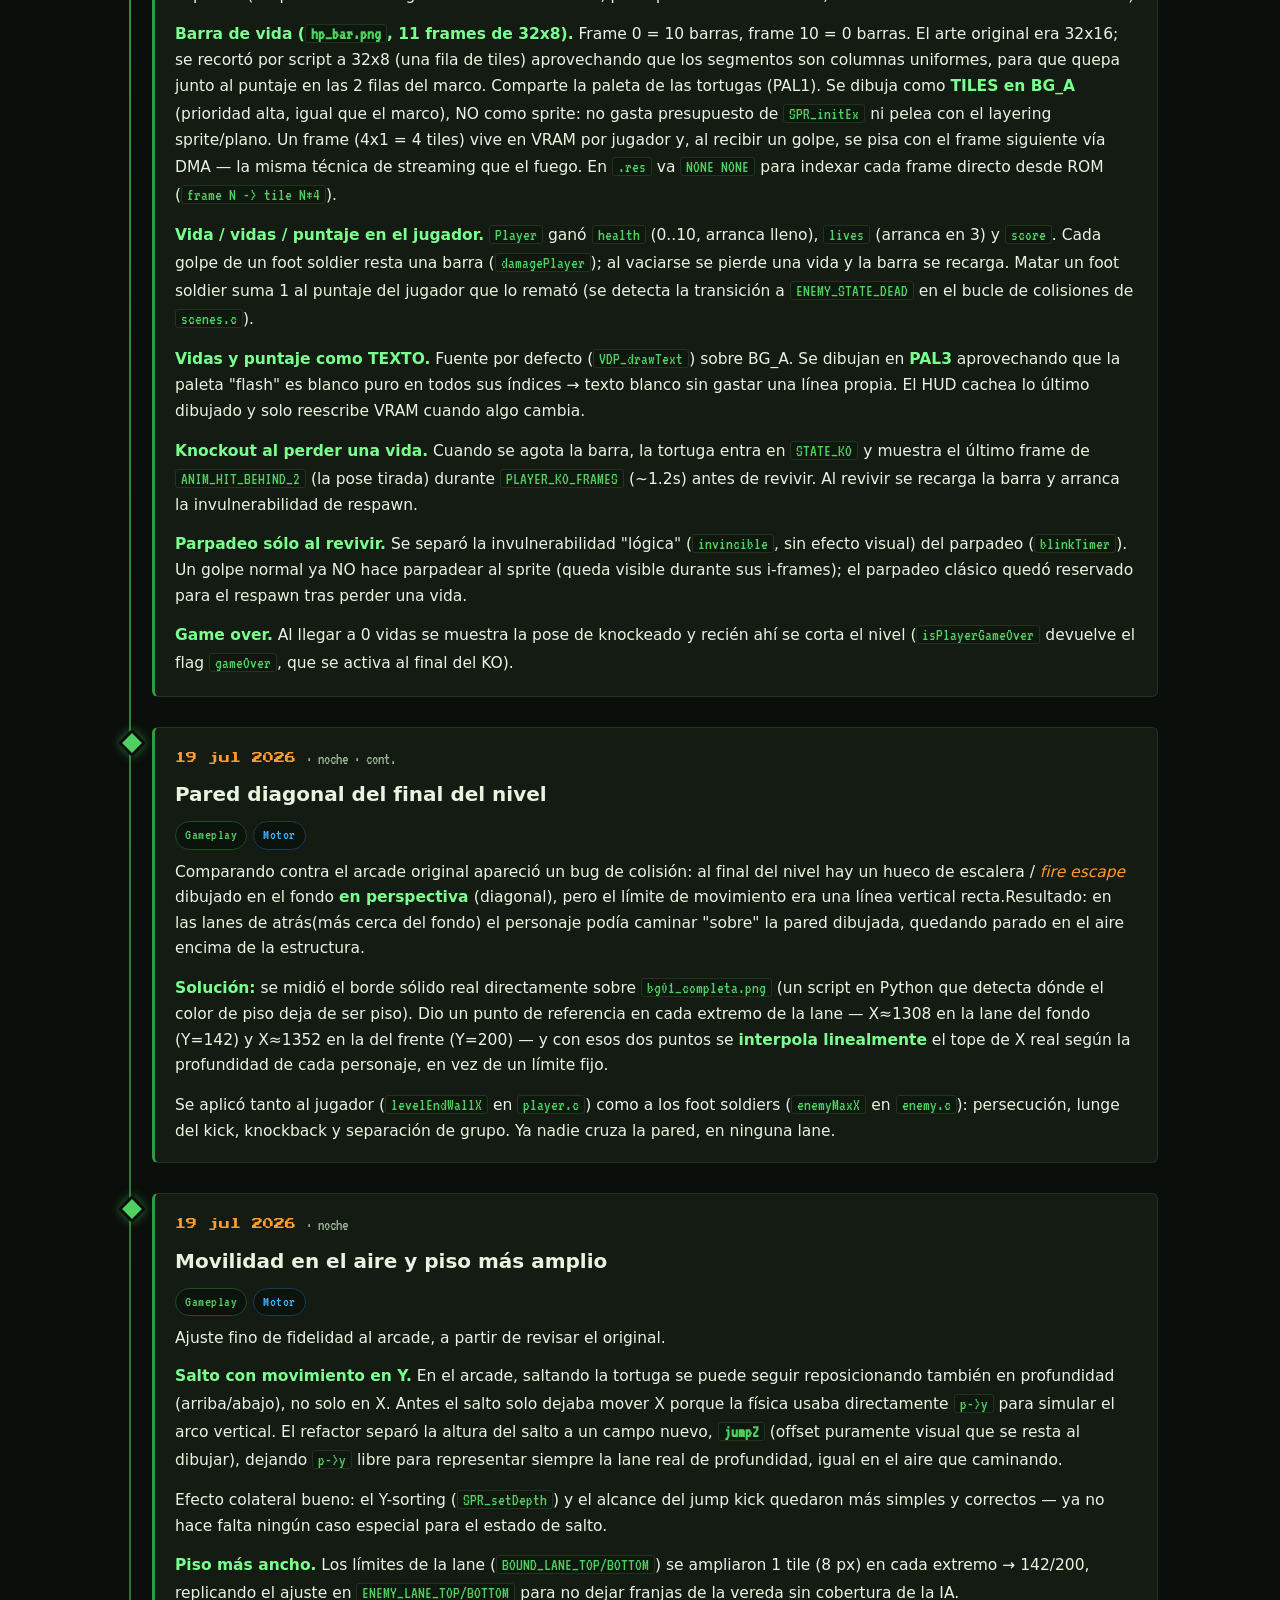
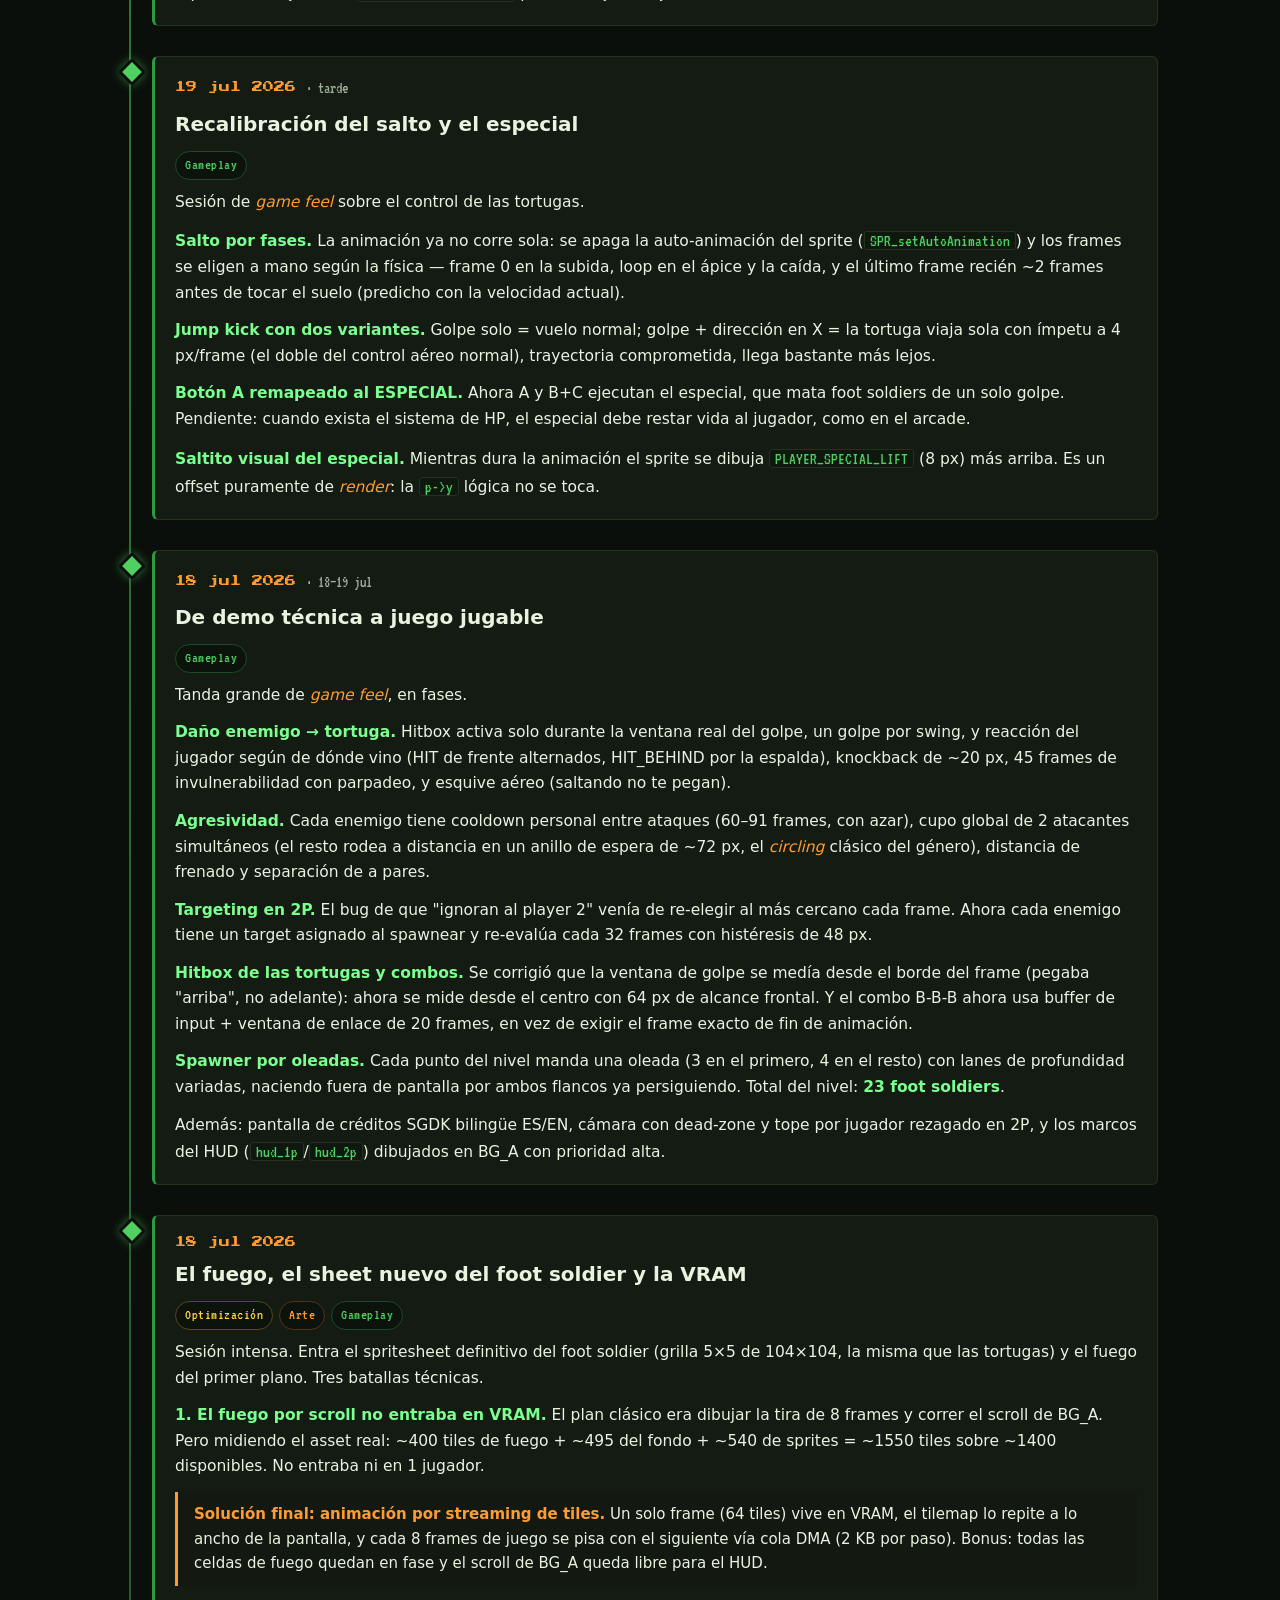
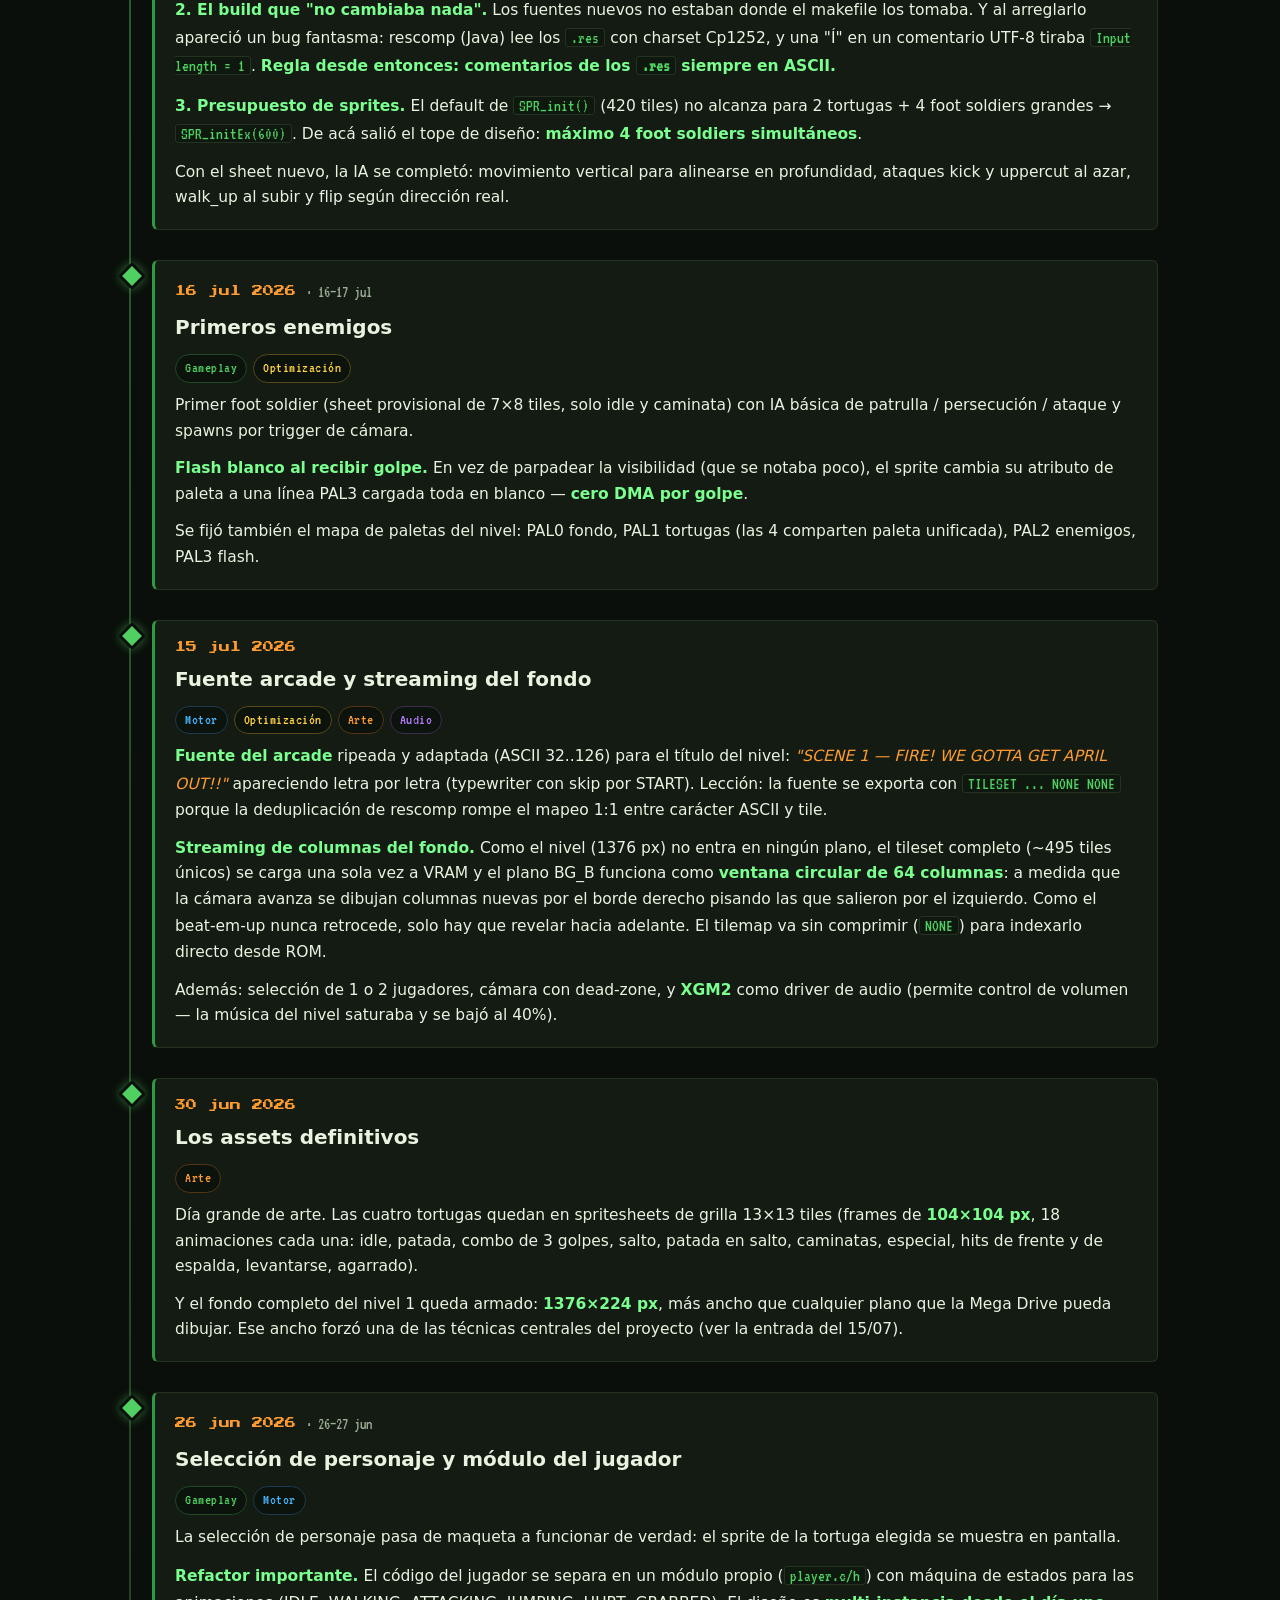
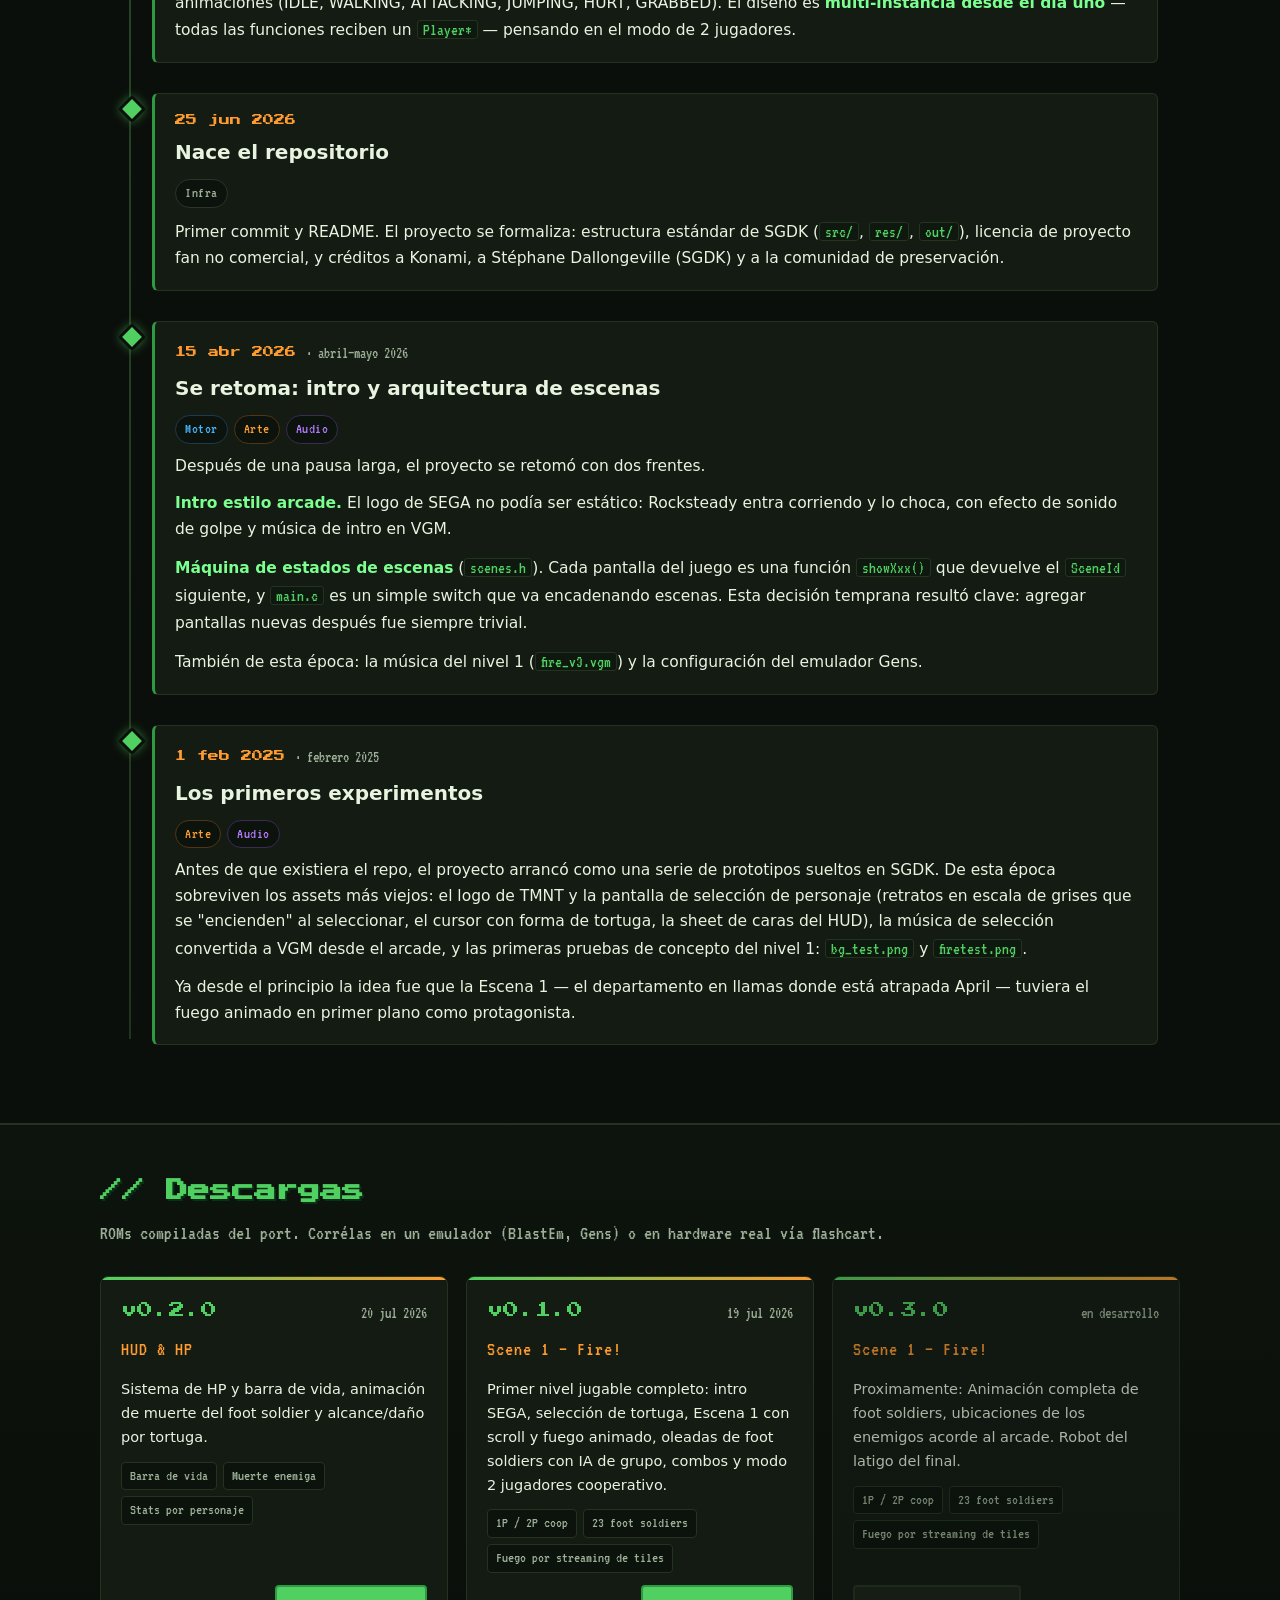
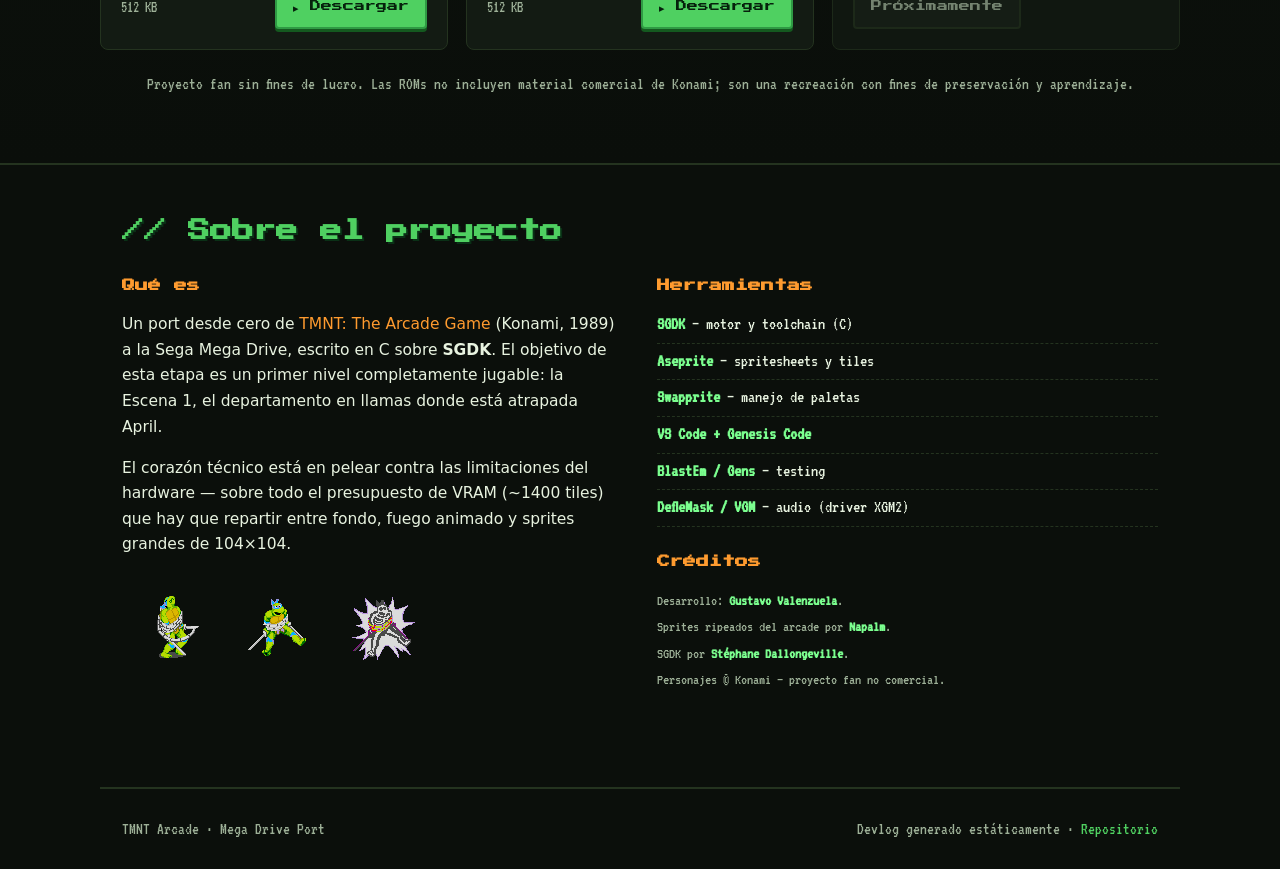
==== commit 2c53d533: "Argada nueva entrada, agregada ROM actualizada." ====
--- a/index.html
+++ b/index.html
@@ -6,6 +6,7 @@
 <title>TMNT: The Arcade Game — Port para Mega Drive · Devlog</title>
 <meta name="description" content="Diario de desarrollo del port de TMNT: The Arcade Game para Sega Mega Drive, hecho en C con SGDK. Devlog técnico y descargas de ROM." />
 <meta name="theme-color" content="#0d120d" />
+<link rel="icon" type="image/png" href="./assets/icon/favicon.png">
 
 <!-- Open Graph -->
 <meta property="og:title" content="TMNT Arcade — Port para Mega Drive" />
@@ -103,6 +104,7 @@
         <h3>Qué es</h3>
         <p>Un port desde cero de <em>TMNT: The Arcade Game</em> (Konami, 1989) a la Sega Mega Drive, escrito en C sobre <strong>SGDK</strong>. El objetivo de esta etapa es un primer nivel completamente jugable: la Escena 1, el departamento en llamas donde está atrapada April.</p>
         <p>El corazón técnico está en pelear contra las limitaciones del hardware — sobre todo el presupuesto de VRAM (~1400 tiles) que hay que repartir entre fondo, fuego animado y sprites grandes de 104×104.</p>
+        <img src="./assets/images/about_image.png" alt="tres sprites de leonardo">
       </div>
       <div class="about-col">
         <h3>Herramientas</h3>
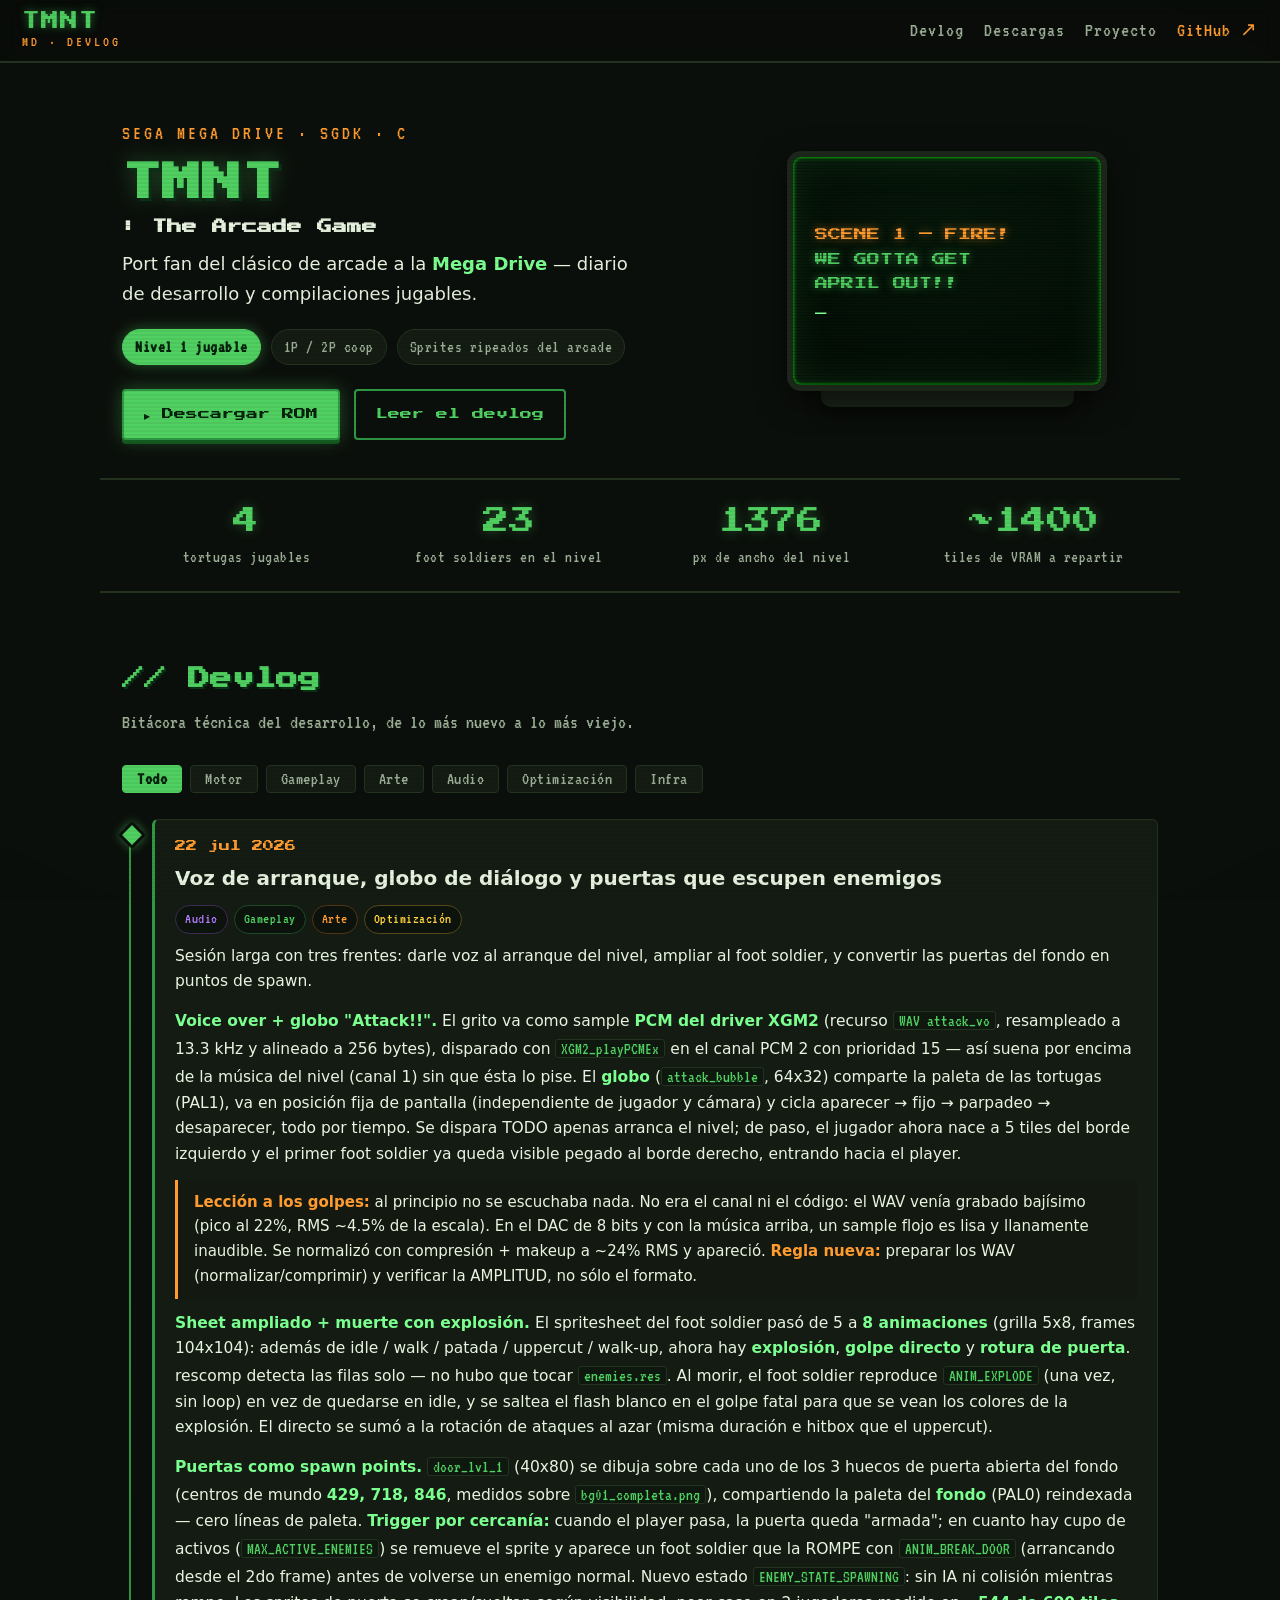
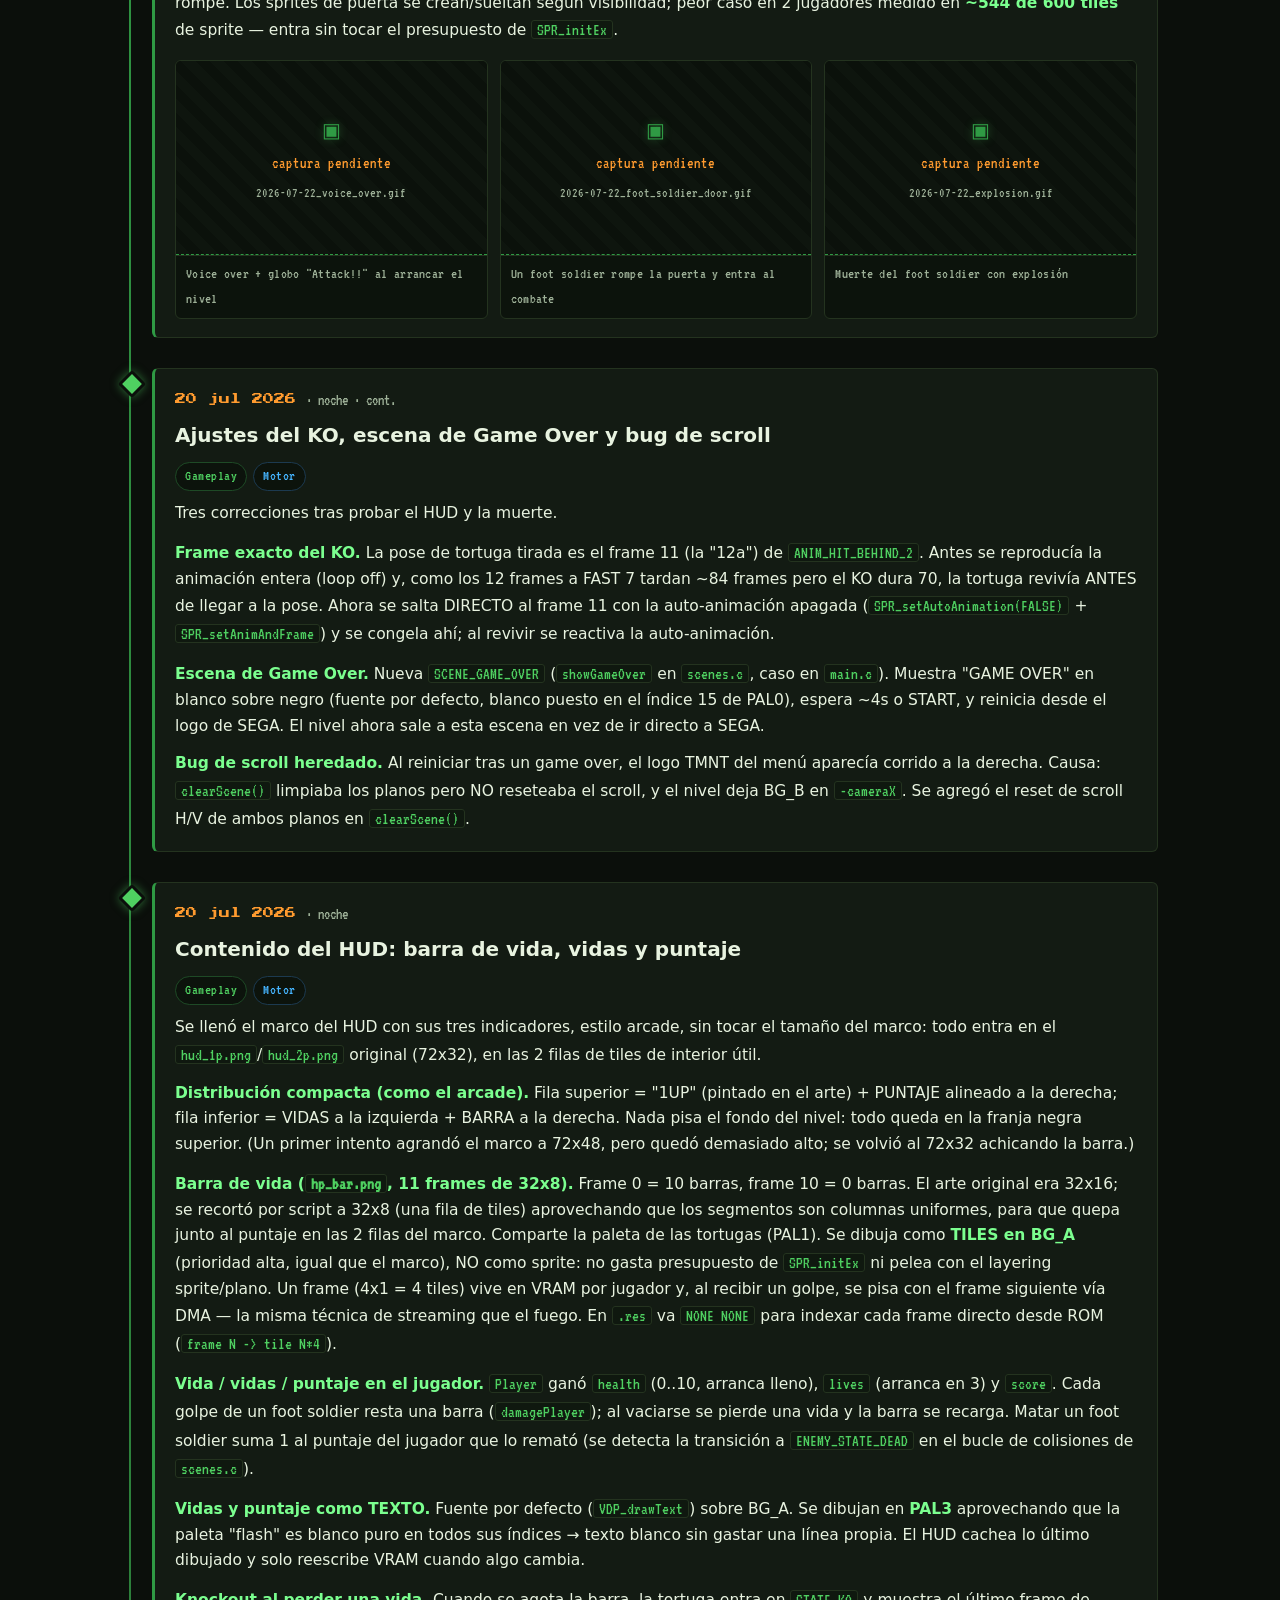
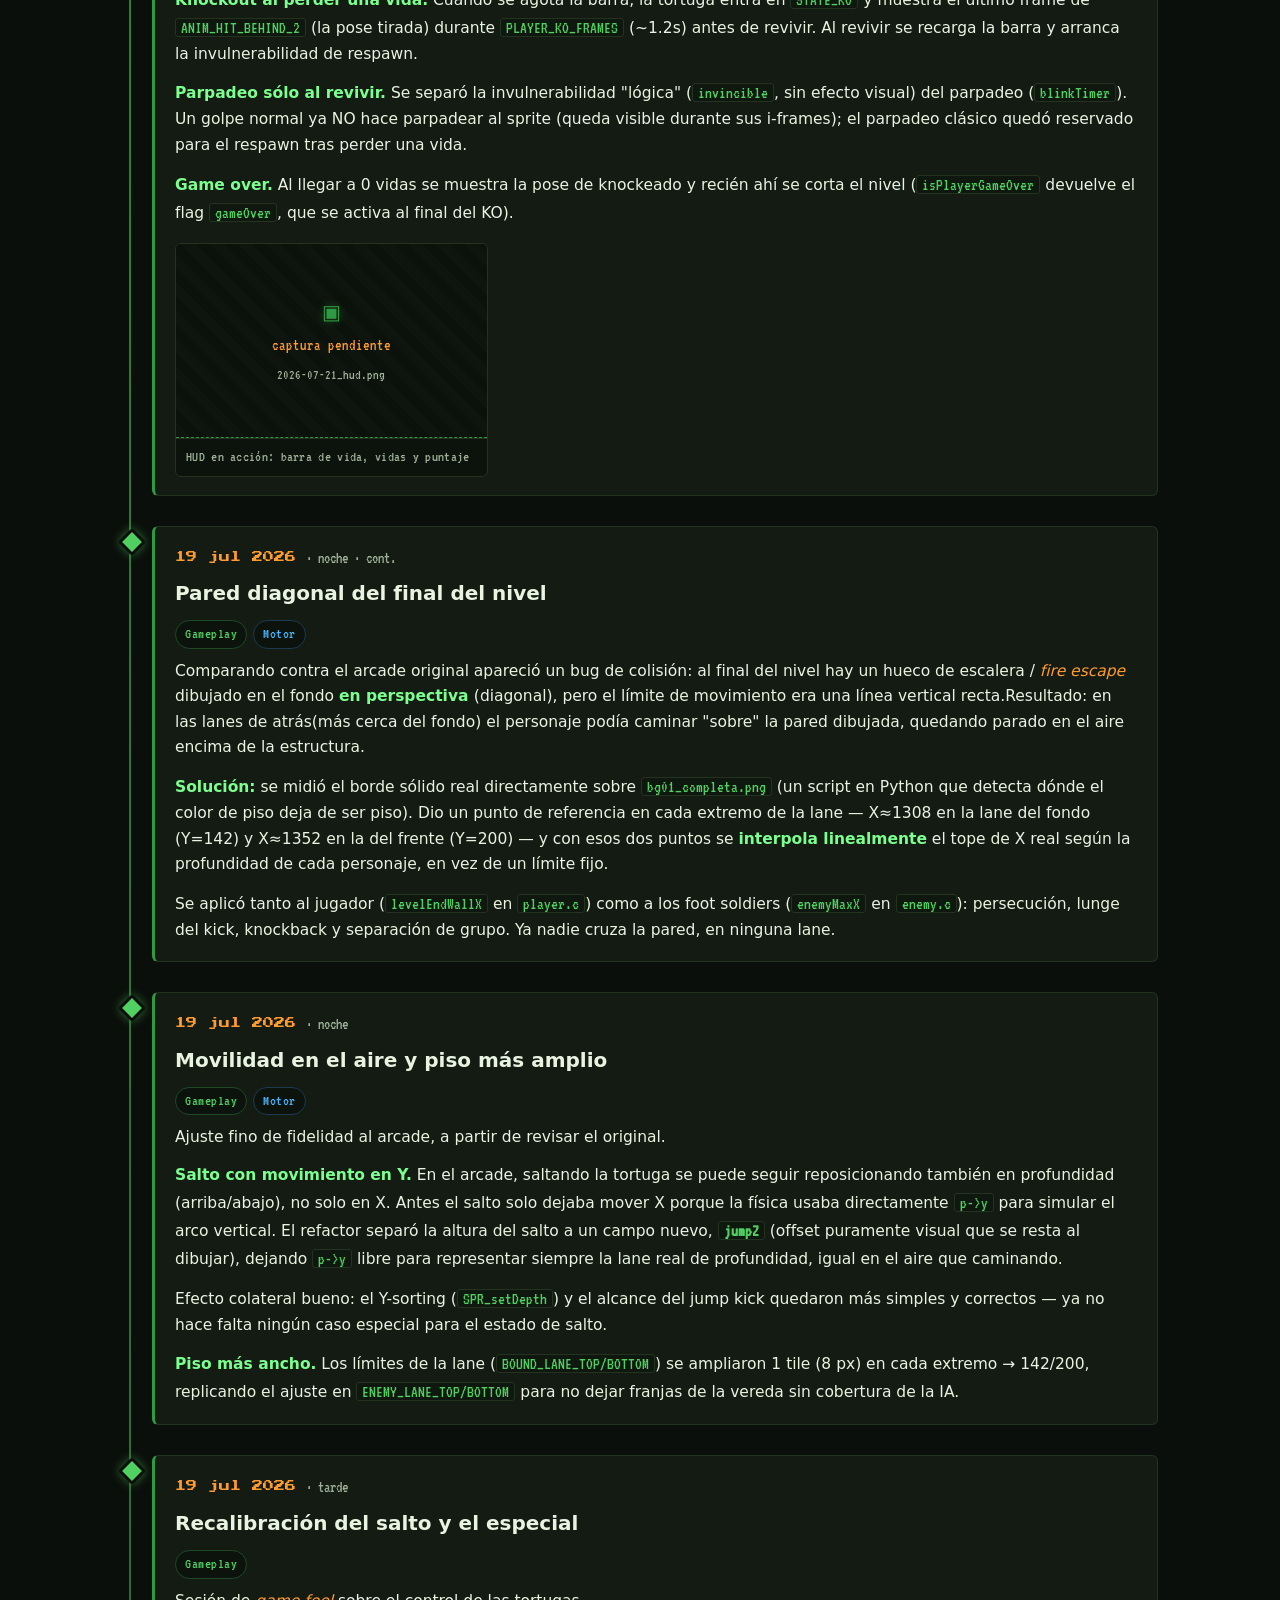
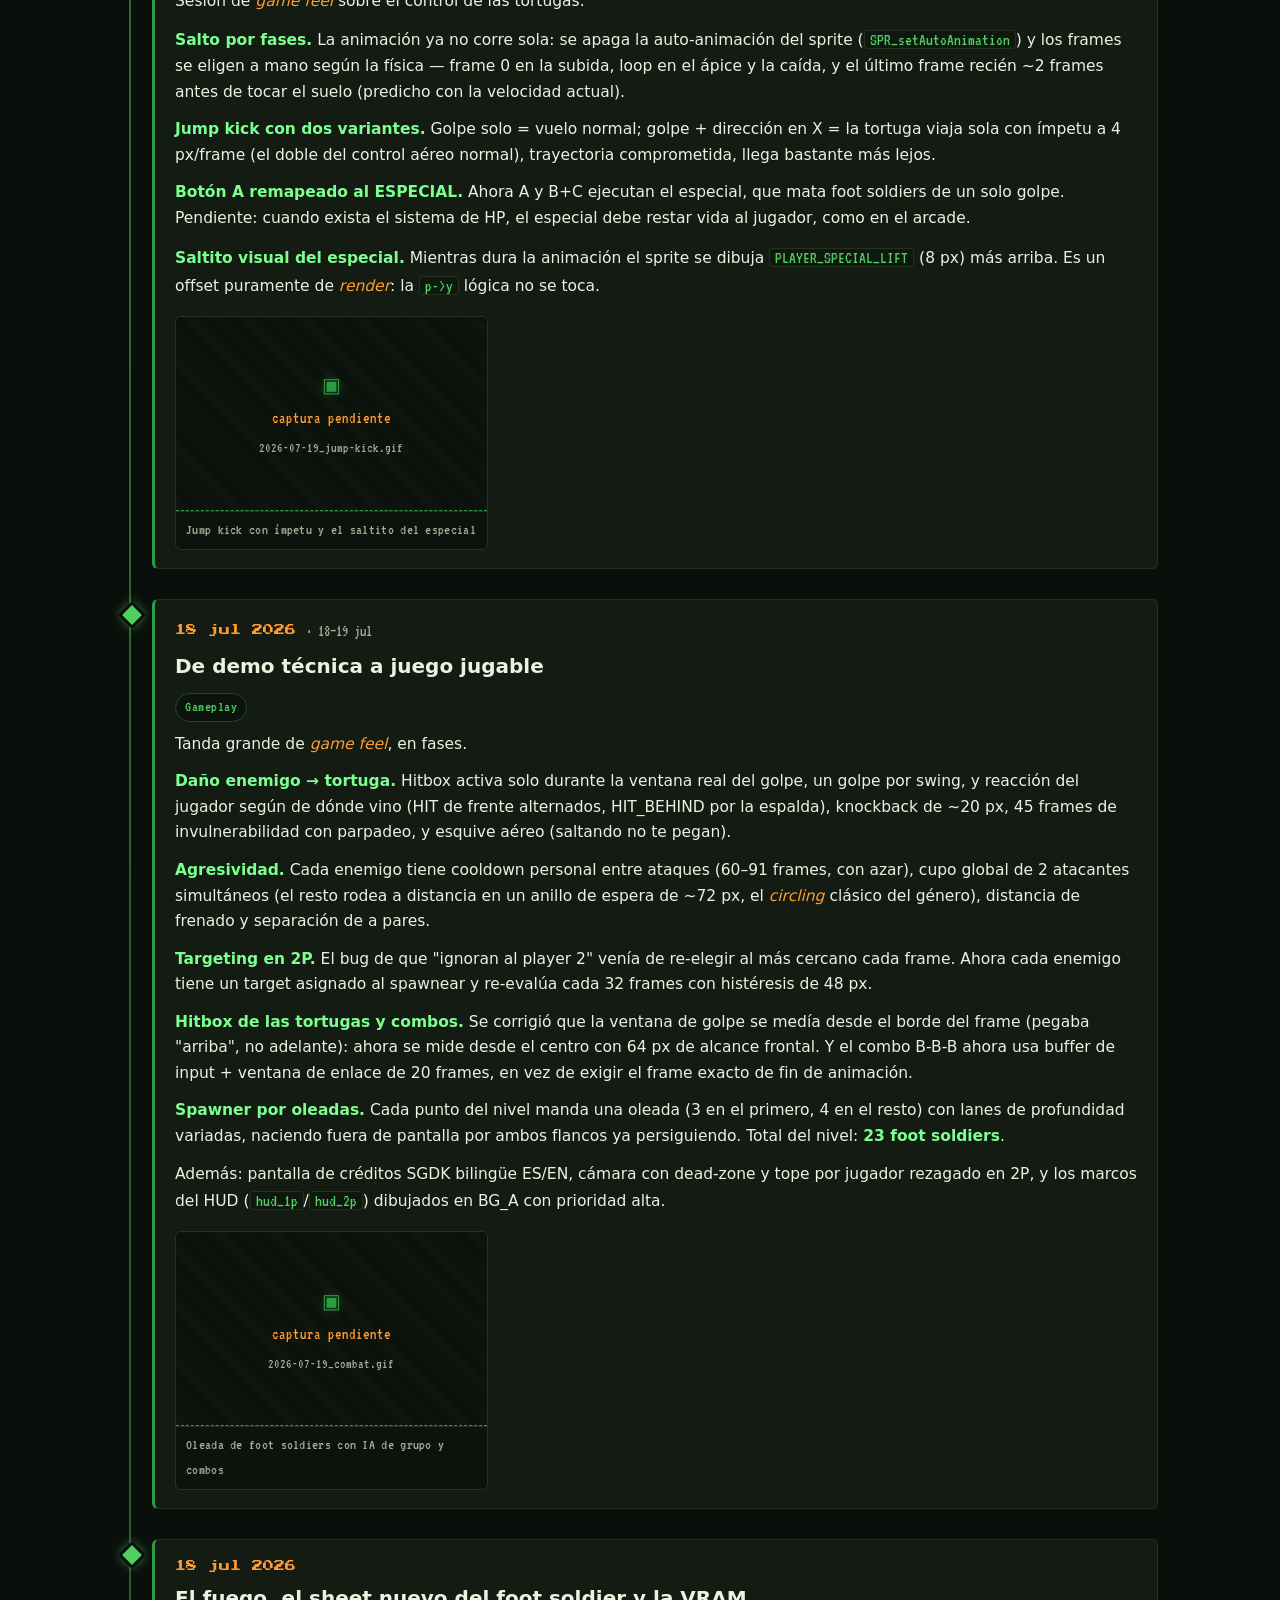
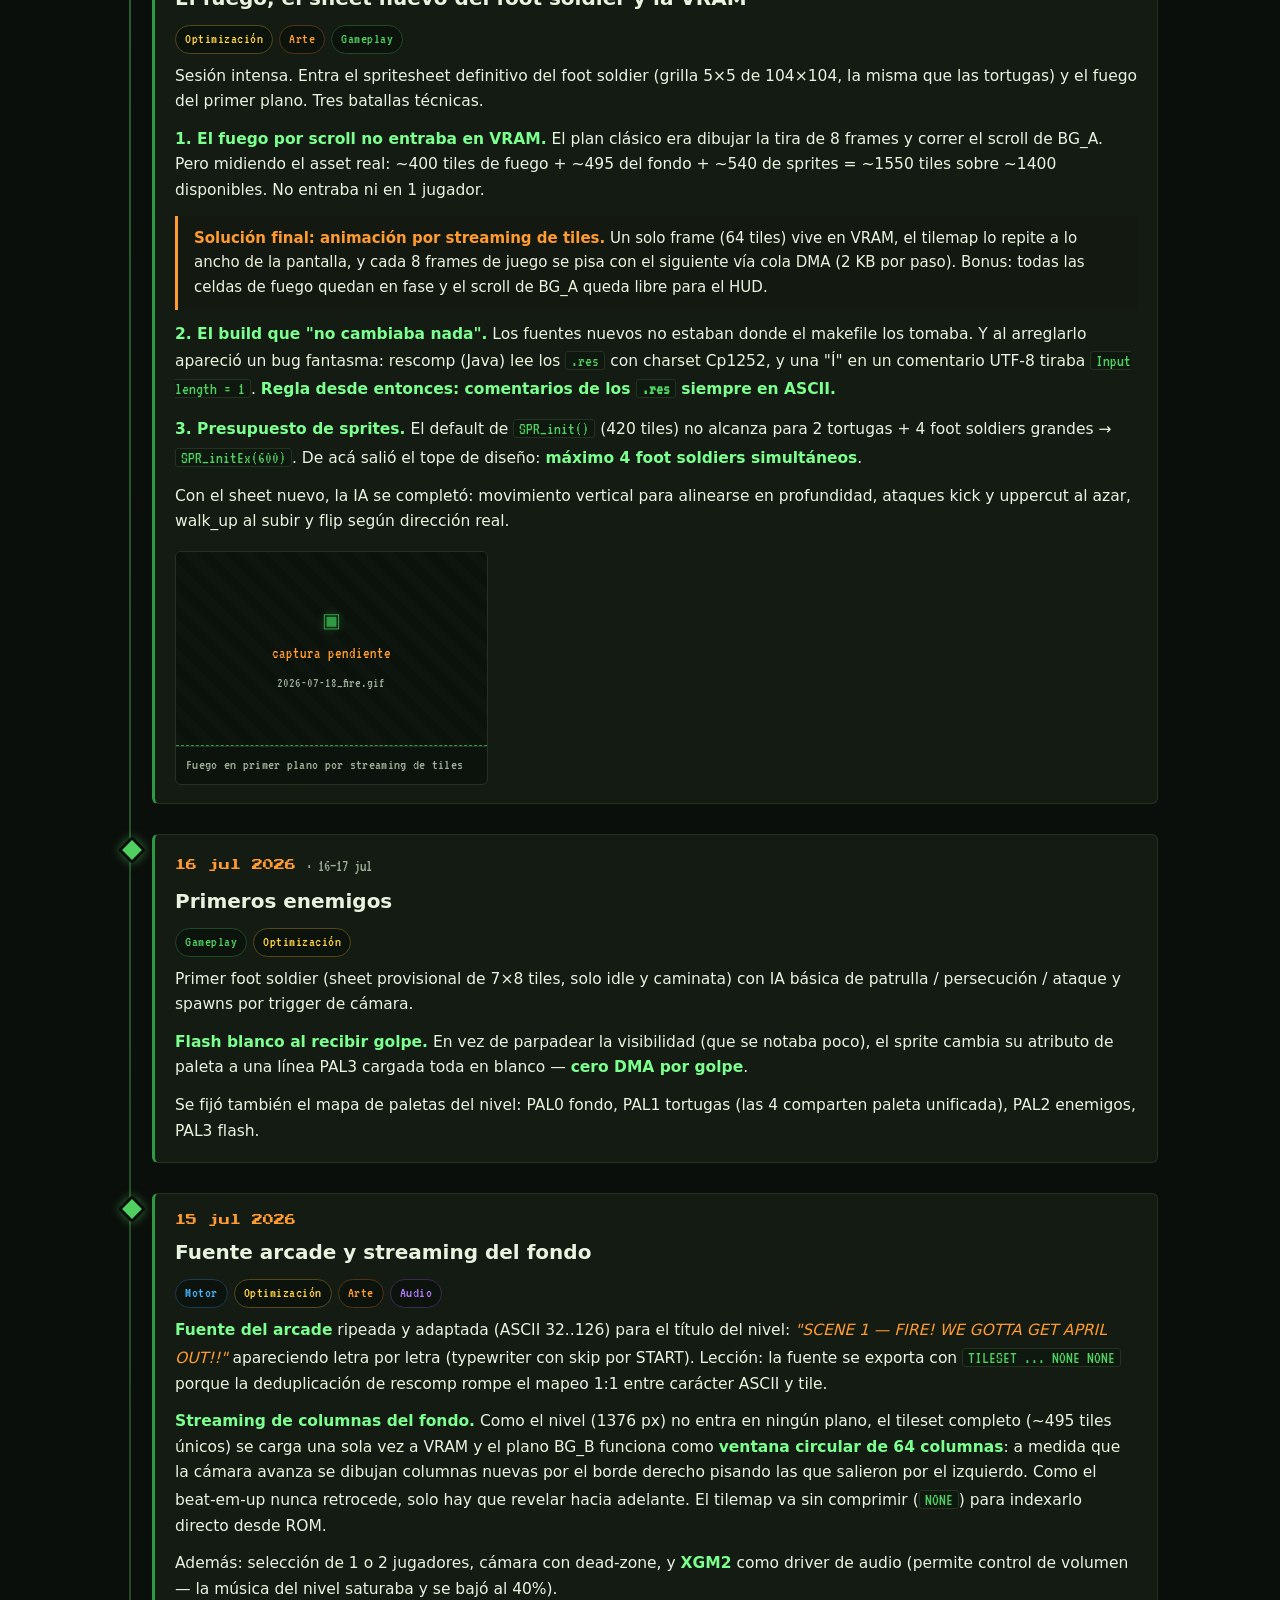
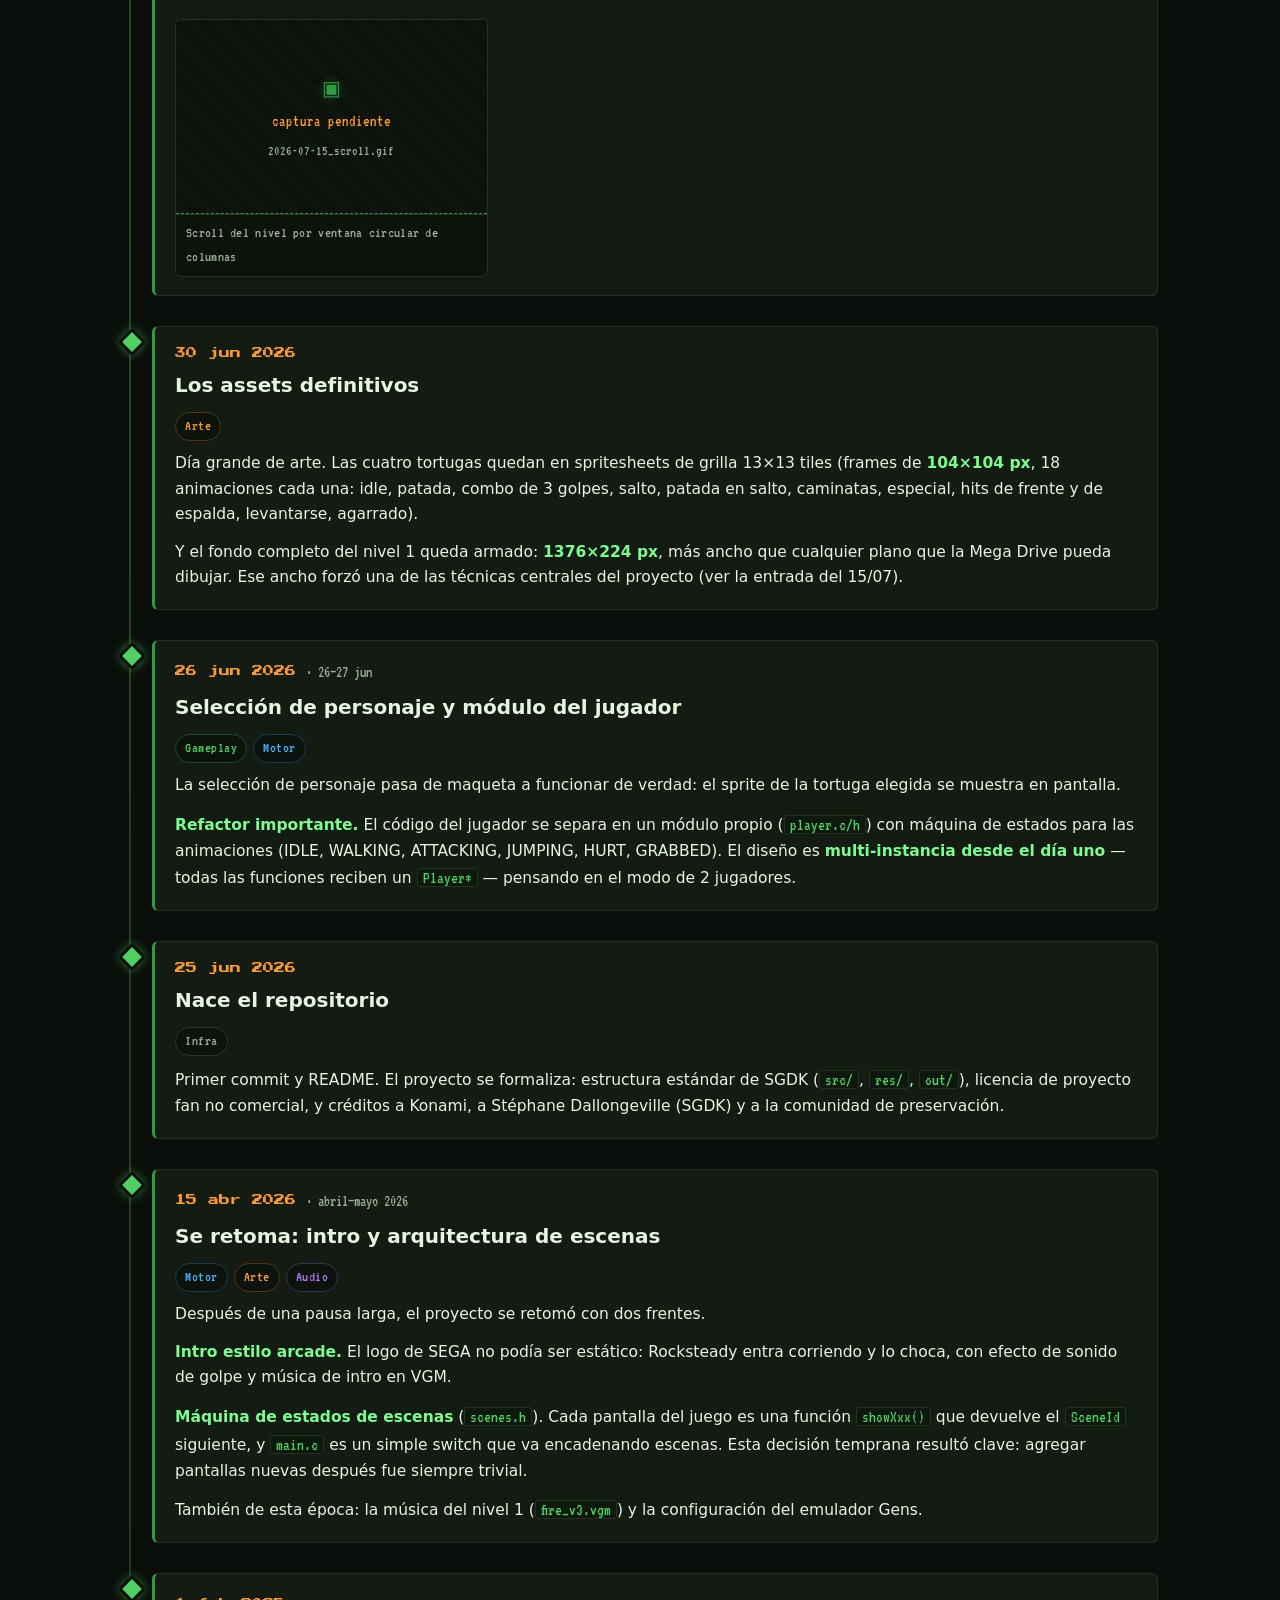
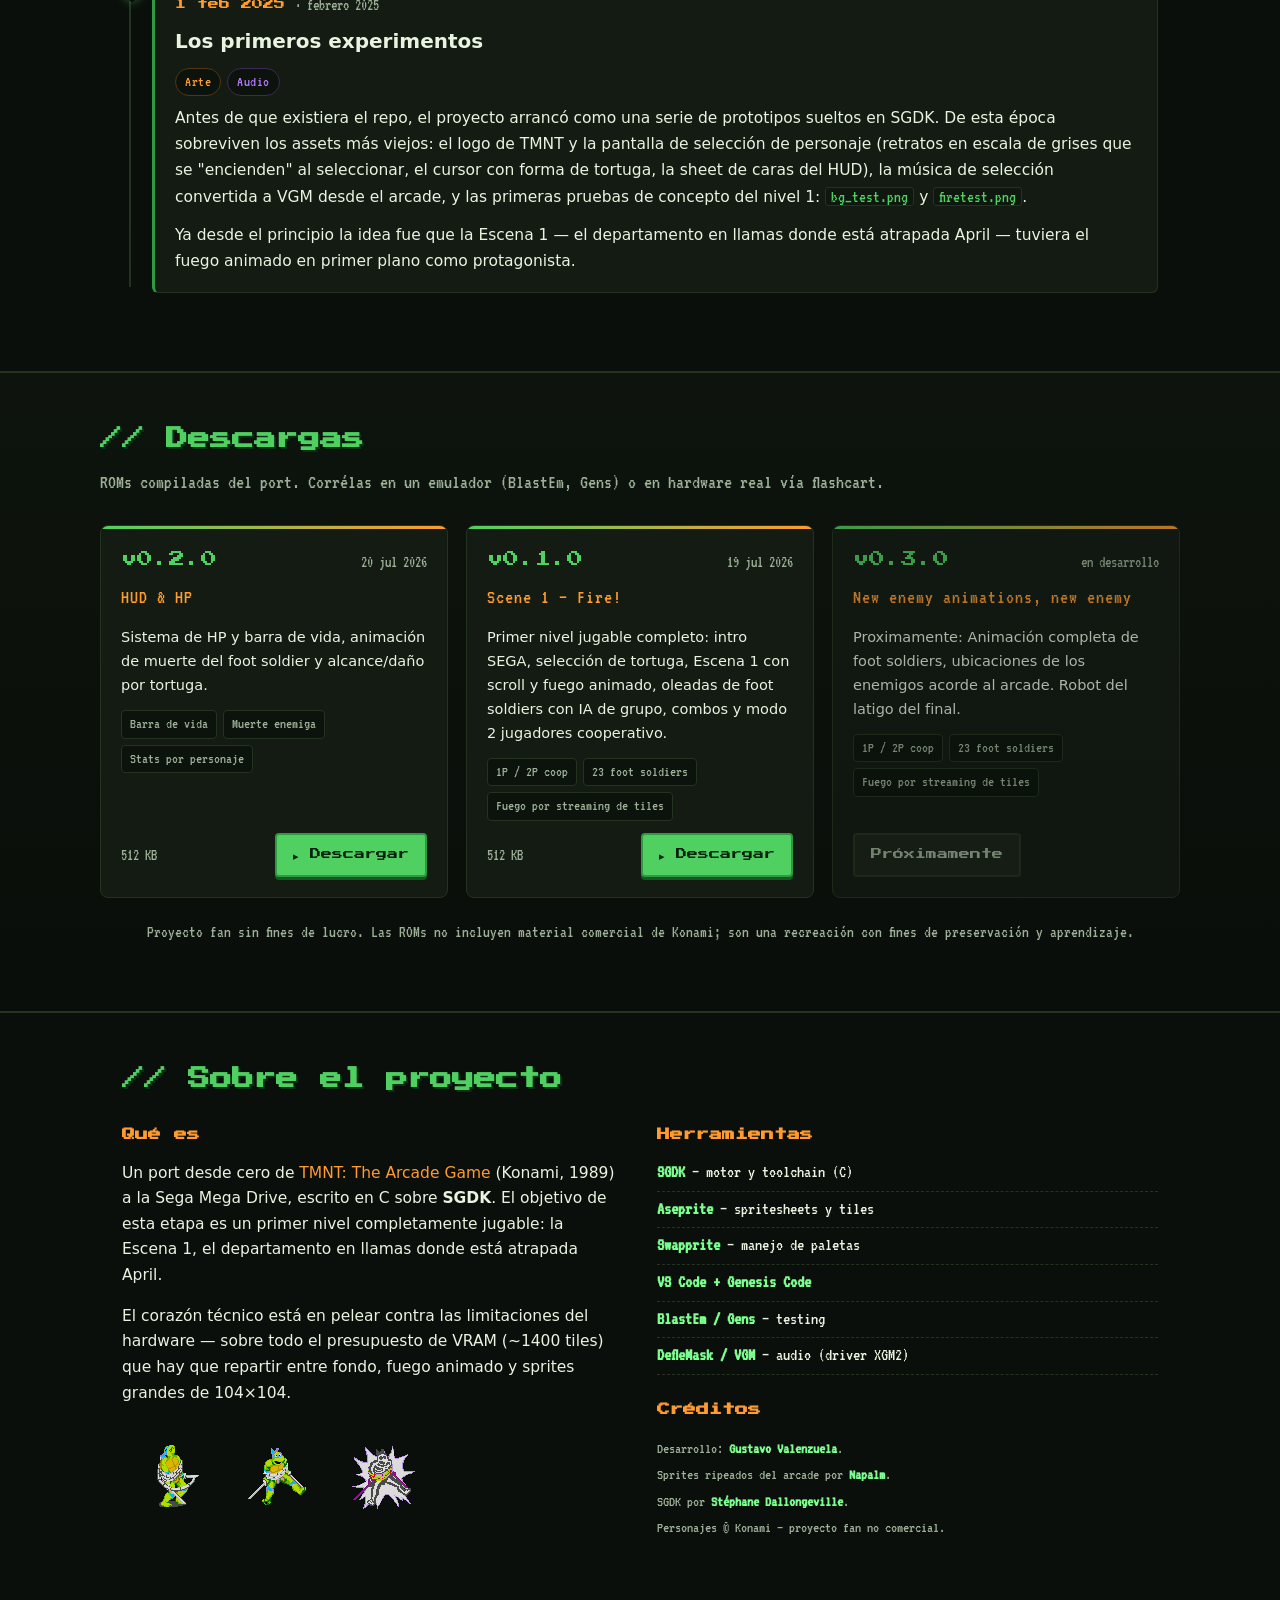
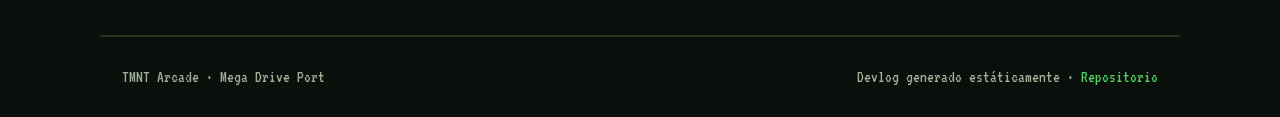
==== commit 3fc48cc8: "Cache-busting en los includes" ====
--- a/index.html
+++ b/index.html
@@ -16,7 +16,7 @@
 <link rel="preconnect" href="https://fonts.googleapis.com" />
 <link rel="preconnect" href="https://fonts.gstatic.com" crossorigin />
 <link href="https://fonts.googleapis.com/css2?family=Press+Start+2P&family=VT323&display=swap" rel="stylesheet" />
-<link rel="stylesheet" href="assets/css/style.css" />
+<link rel="stylesheet" href="assets/css/style.css?v=20260722" />
 </head>
 <body>
 <div class="scanlines" aria-hidden="true"></div>
@@ -129,8 +129,8 @@
   <span class="foot-dim">Devlog generado estáticamente · <a data-repo-link href="#" target="_blank" rel="noopener">Repositorio</a></span>
 </footer>
 
-<script src="data/devlog.js"></script>
-<script src="data/builds.js"></script>
-<script src="assets/js/app.js"></script>
+<script src="data/devlog.js?v=20260722"></script>
+<script src="data/builds.js?v=20260722"></script>
+<script src="assets/js/app.js?v=20260722"></script>
 </body>
 </html>
--- a/assets/css/style.css
+++ b/assets/css/style.css
@@ -224,6 +224,43 @@
 }
 .entry-body blockquote strong { color: var(--pizza); }
 
+/* --- Capturas / gifs del devlog --- */
+.entry-media {
+  display: grid;
+  grid-template-columns: repeat(auto-fill, minmax(240px, 1fr));
+  gap: 12px;
+  margin-top: 16px;
+}
+.shot {
+  margin: 0;
+  border: 1px solid var(--line);
+  border-radius: 6px;
+  overflow: hidden;
+  background: #0c130c;
+}
+.shot img {
+  display: none;              /* oculta hasta que cargue (evita el ícono roto) */
+  width: 100%; height: auto;
+  image-rendering: pixelated; /* el pixel-art de la MD se ve nítido */
+}
+.shot.is-loaded img { display: block; }
+.shot.is-loaded .shot-ph { display: none; }
+.shot figcaption {
+  font-family: var(--font-term); font-size: 15px; color: var(--ink-dim);
+  padding: 6px 10px; border-top: 1px solid var(--line); letter-spacing: .3px;
+}
+/* Placeholder: visible mientras no exista el archivo real */
+.shot-ph {
+  display: flex; flex-direction: column; align-items: center; justify-content: center;
+  gap: 6px; aspect-ratio: 16 / 10; padding: 16px; text-align: center;
+  background: repeating-linear-gradient(45deg, #0e150e 0 10px, #0b110b 10px 20px);
+  border-bottom: 1px dashed var(--green-dk);
+}
+.shot-ph .ph-icon  { font-family: var(--font-pixel); font-size: 20px; color: var(--green-dk);
+  text-shadow: 0 0 10px rgba(79,208,97,.3); }
+.shot-ph .ph-label { font-family: var(--font-term); font-size: 16px; color: var(--pizza); letter-spacing: 1px; }
+.shot-ph .ph-file  { font-family: var(--font-term); font-size: 14px; color: var(--ink-dim); word-break: break-all; }
+
 /* --- Builds --- */
 .builds { display: grid; grid-template-columns: repeat(auto-fill, minmax(300px, 1fr)); gap: 18px; }
 .build {
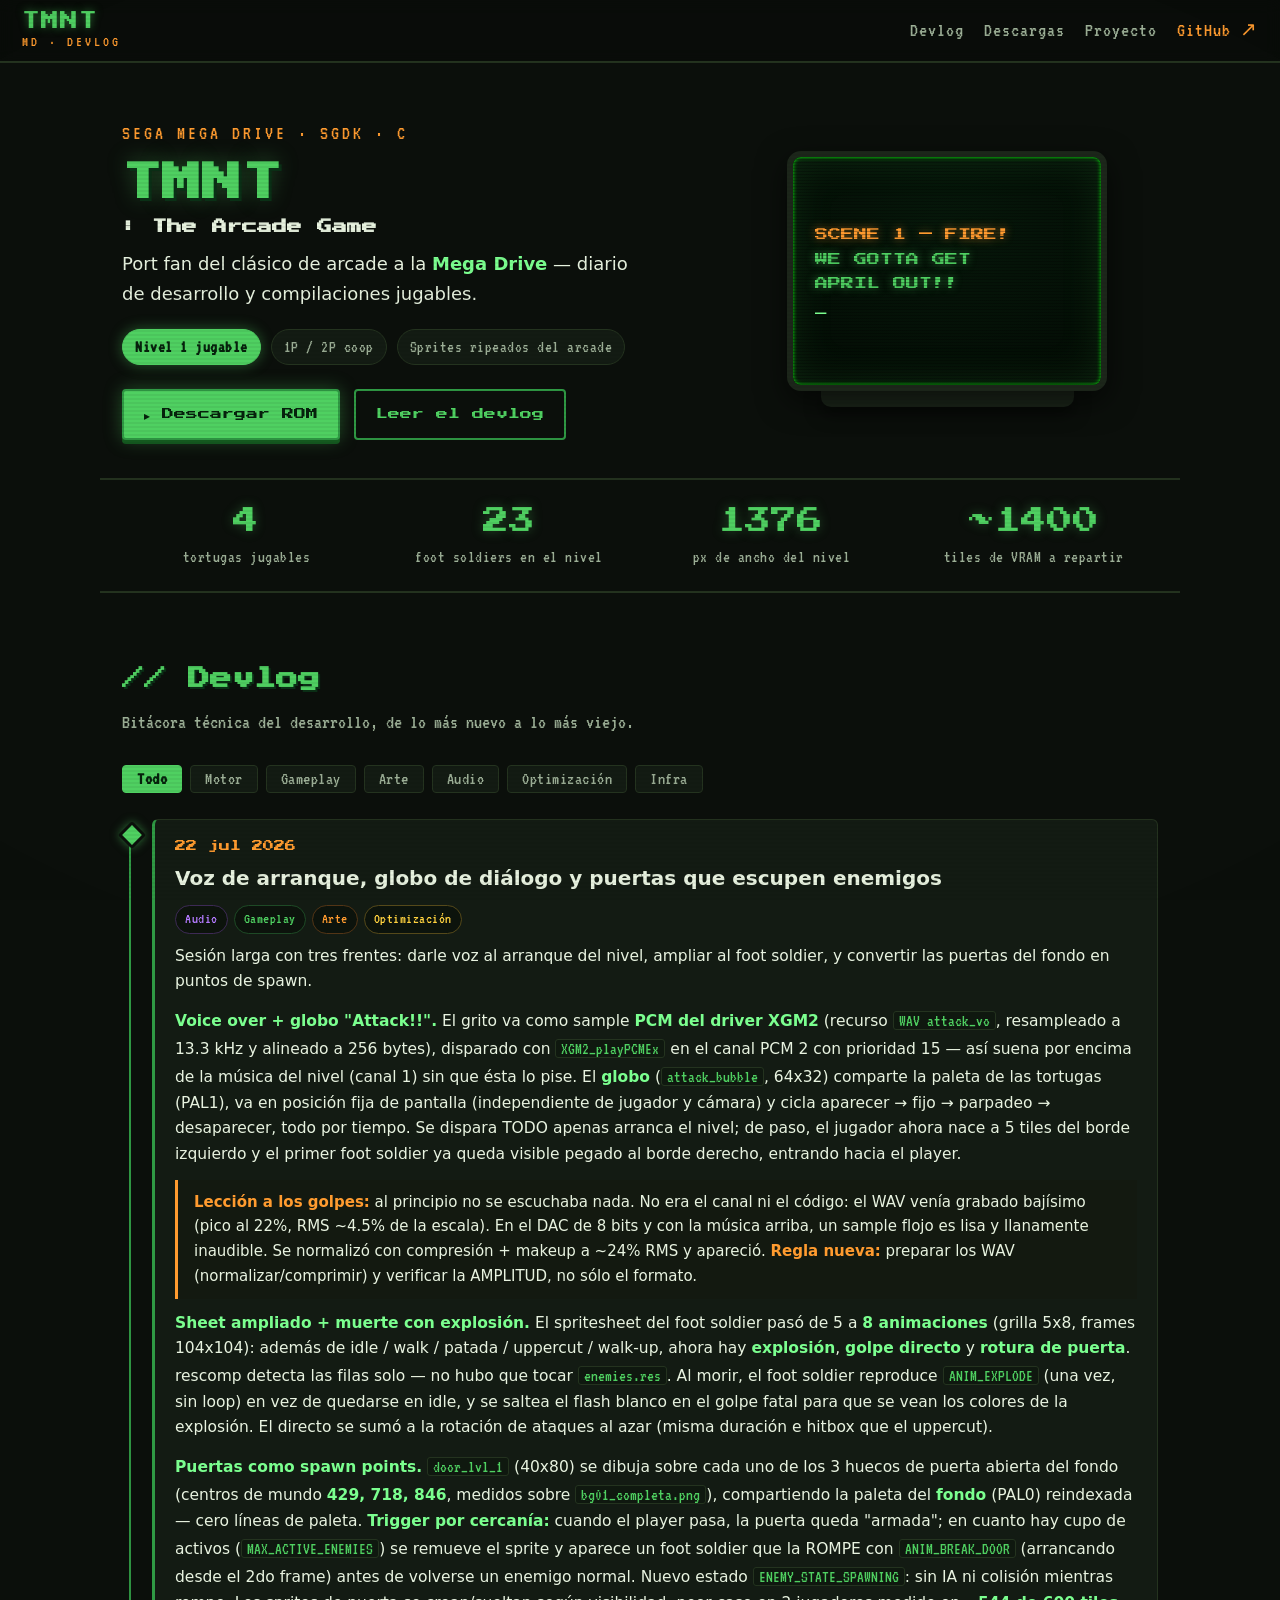
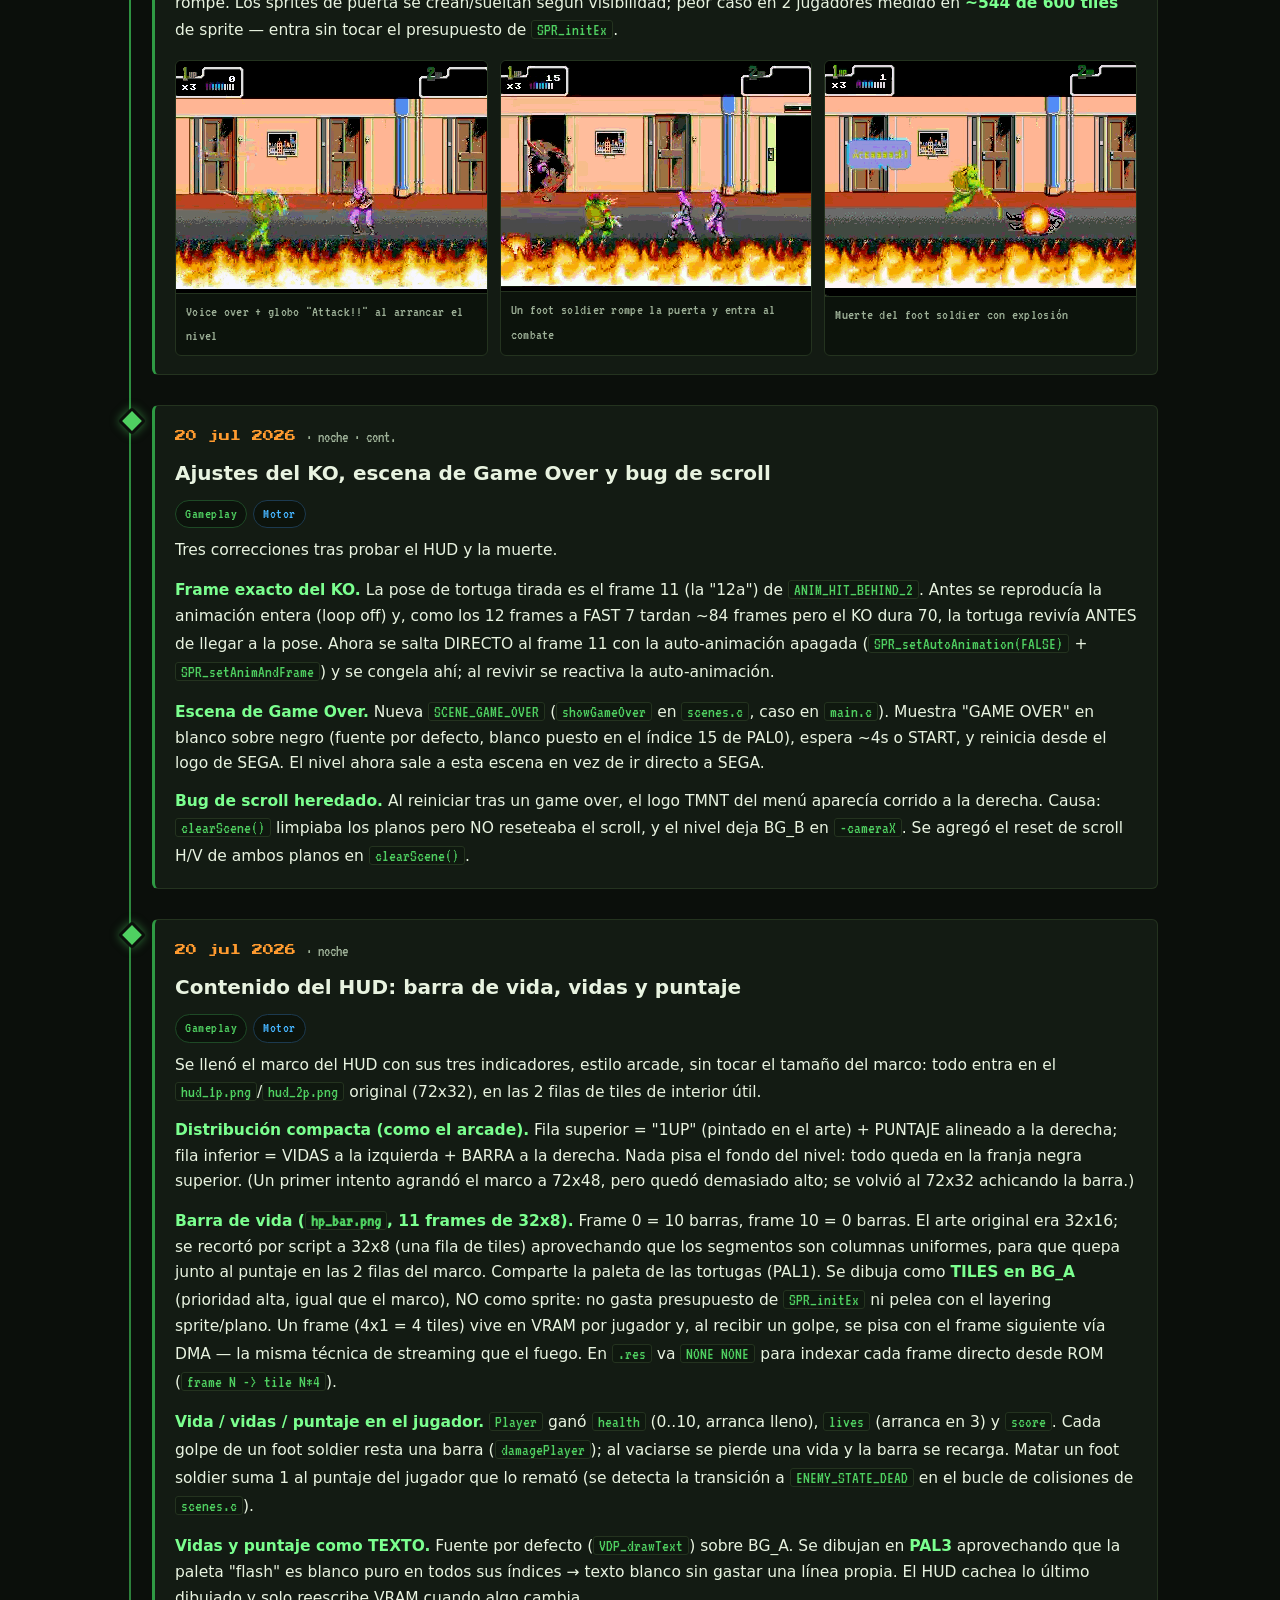
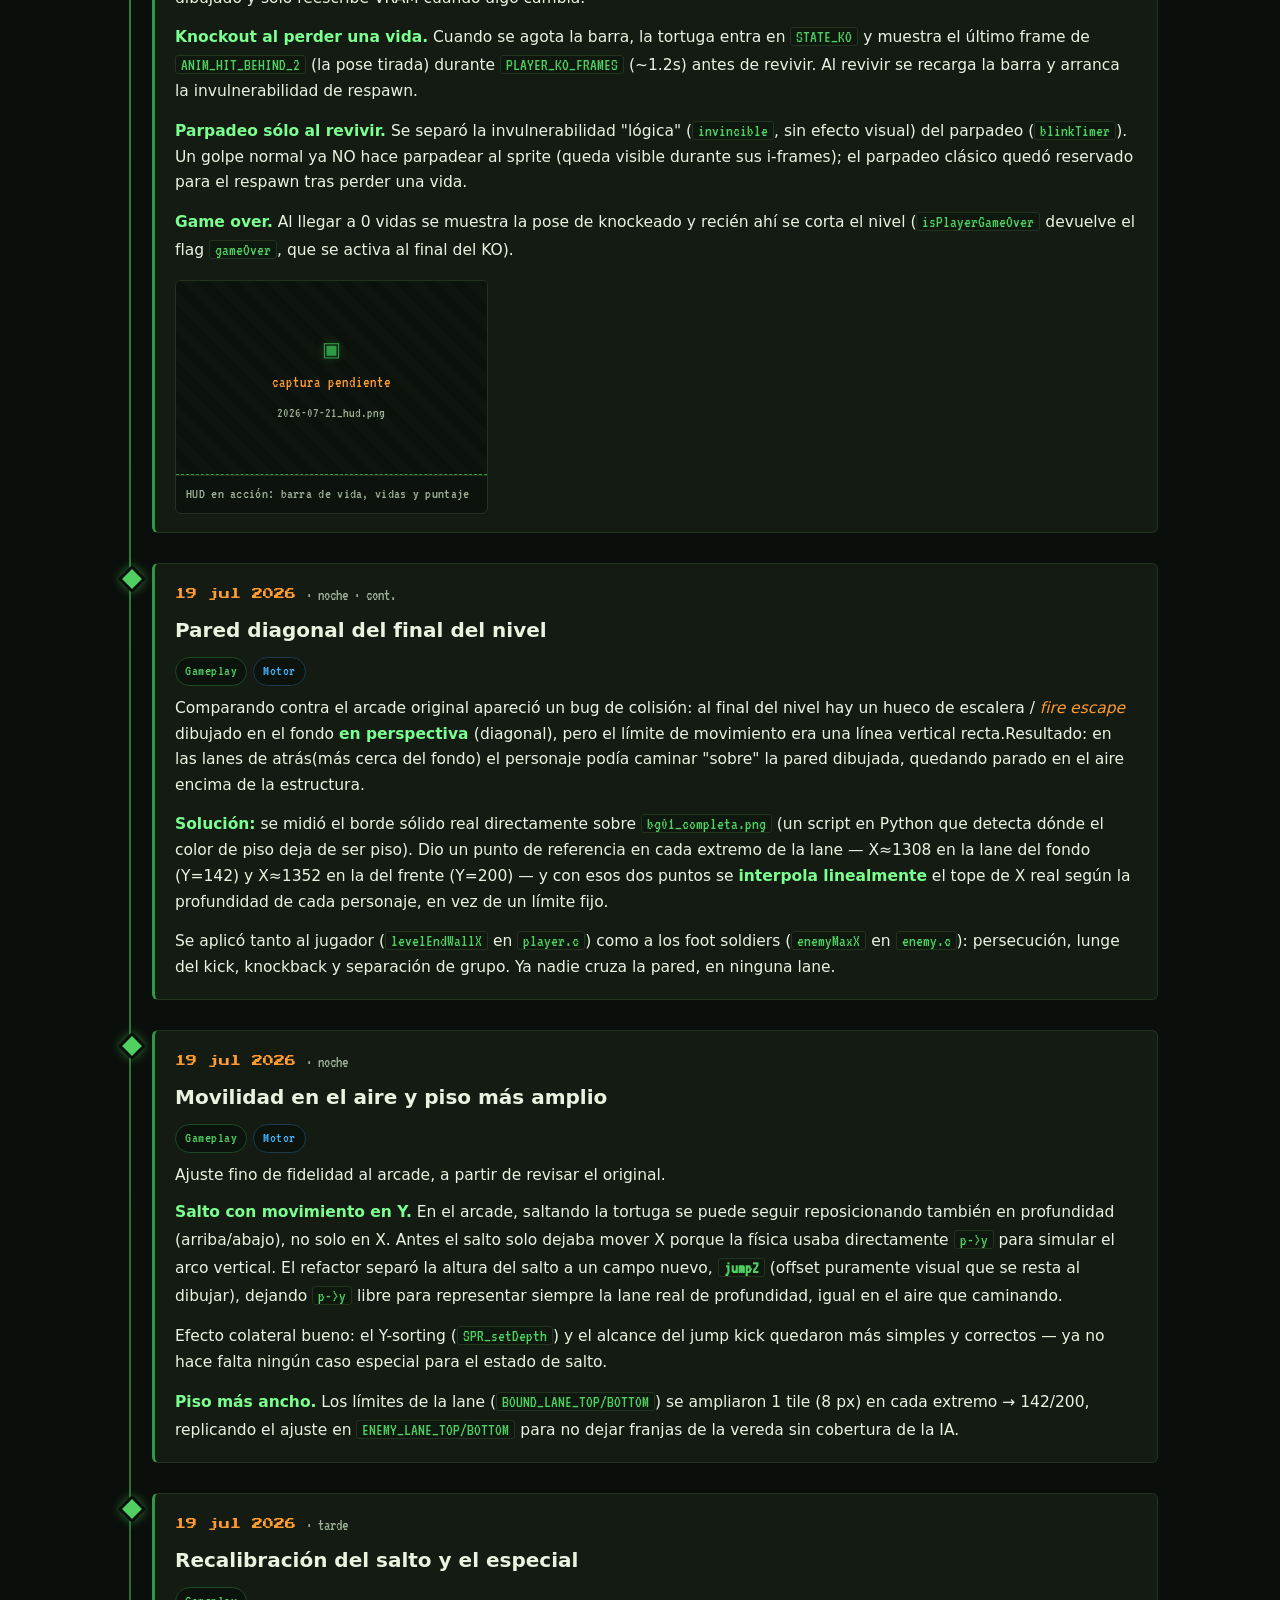
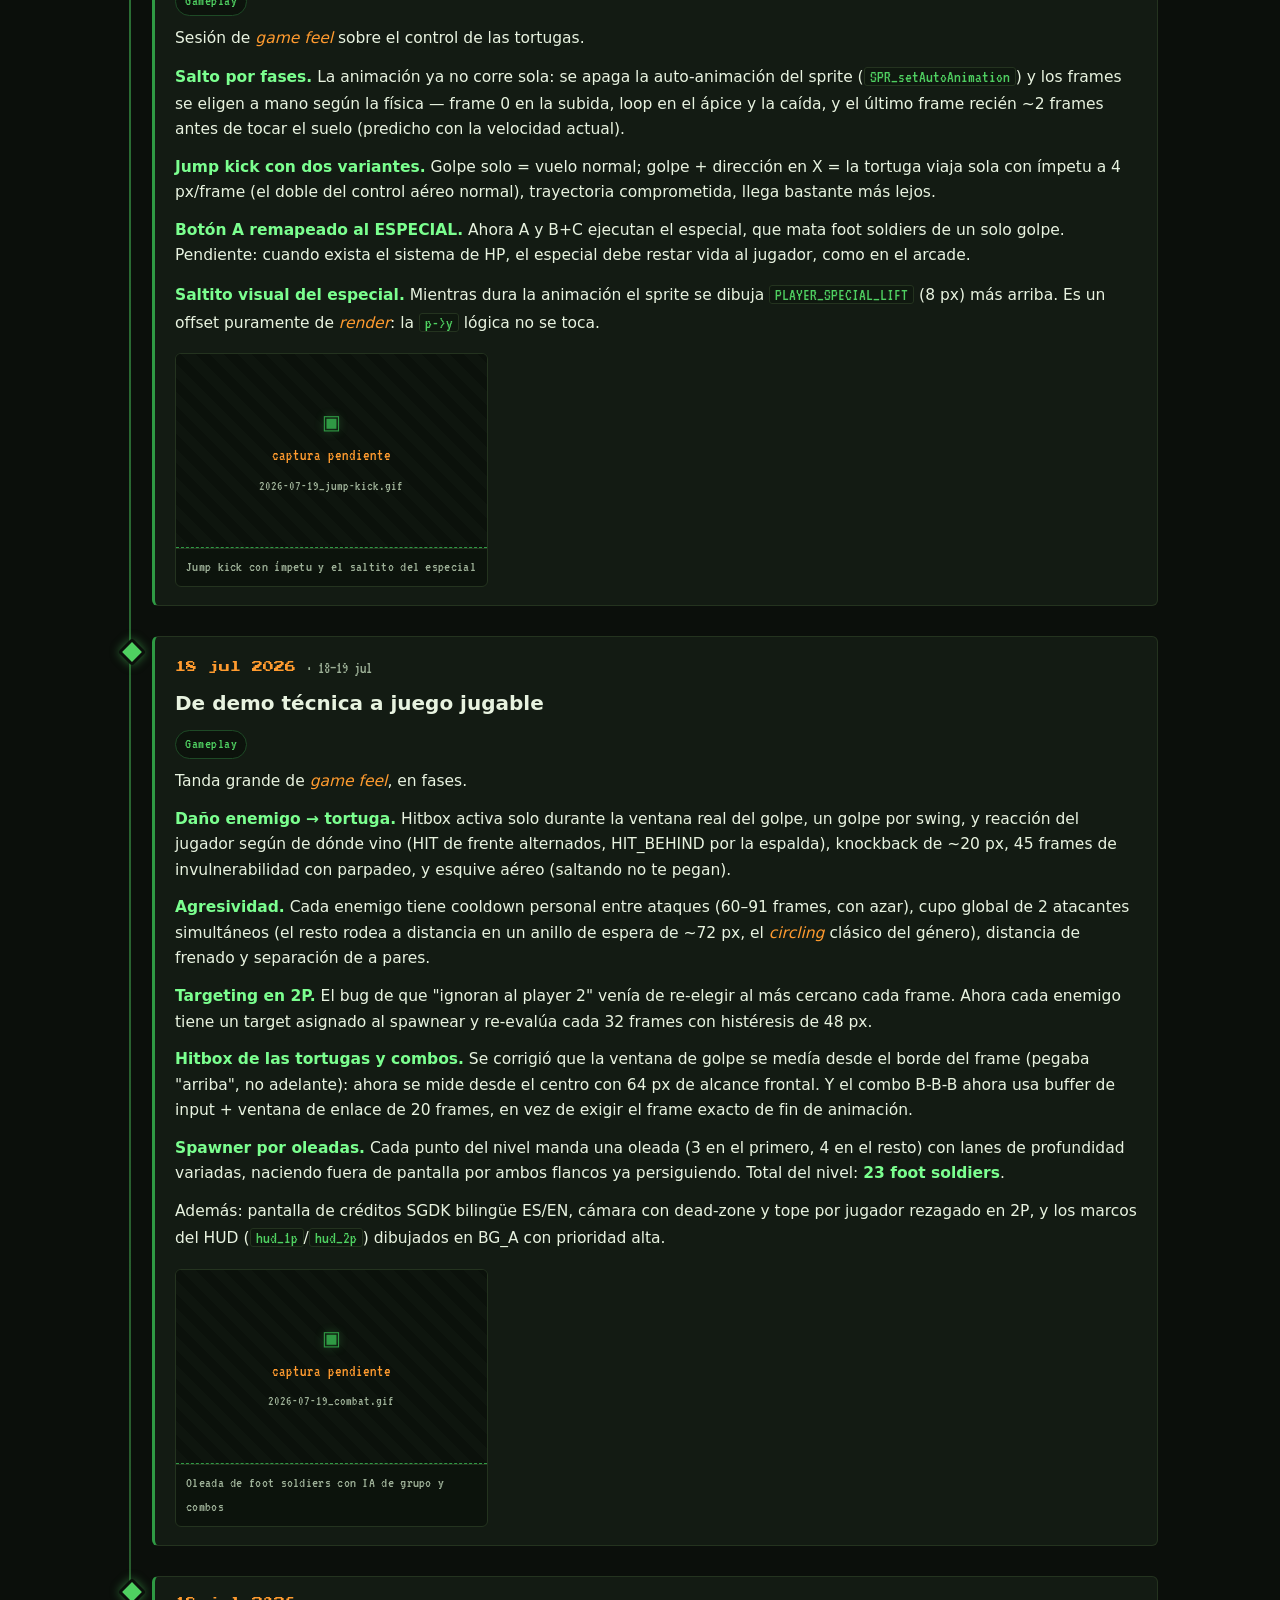
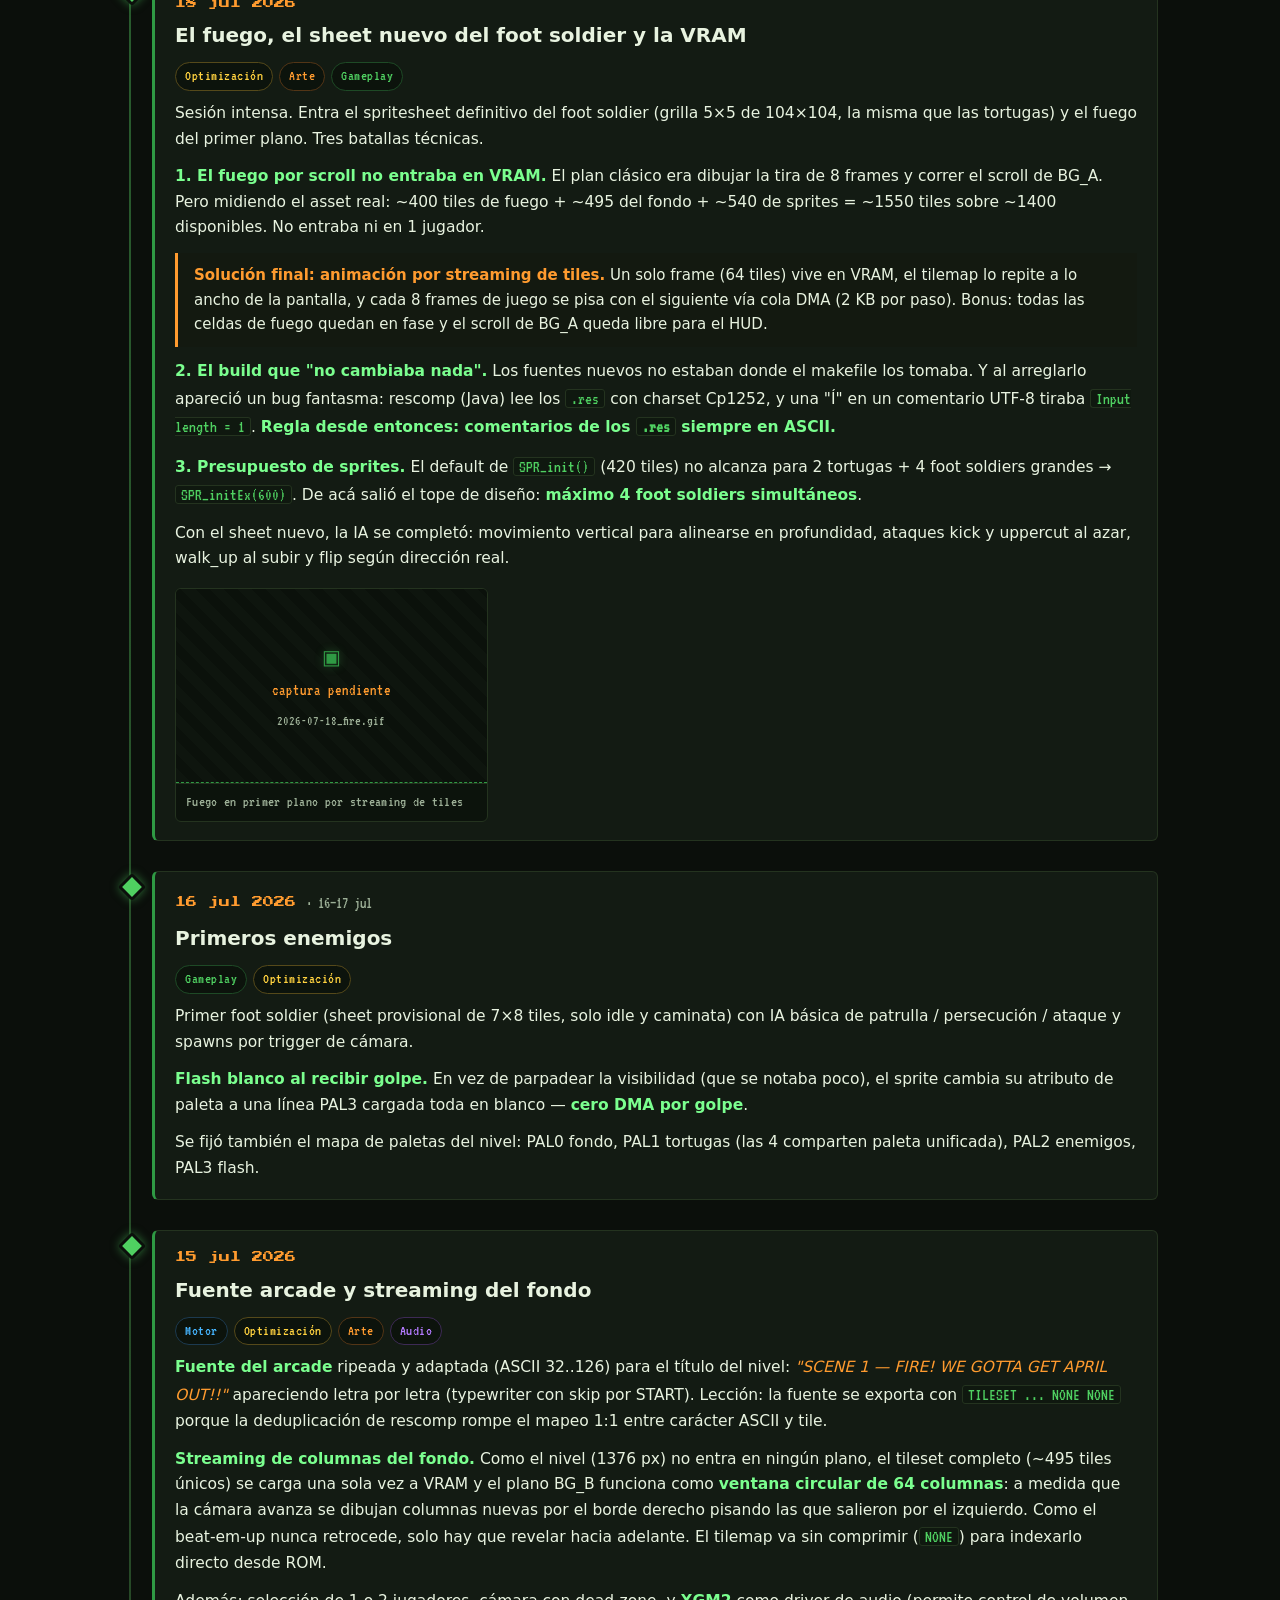
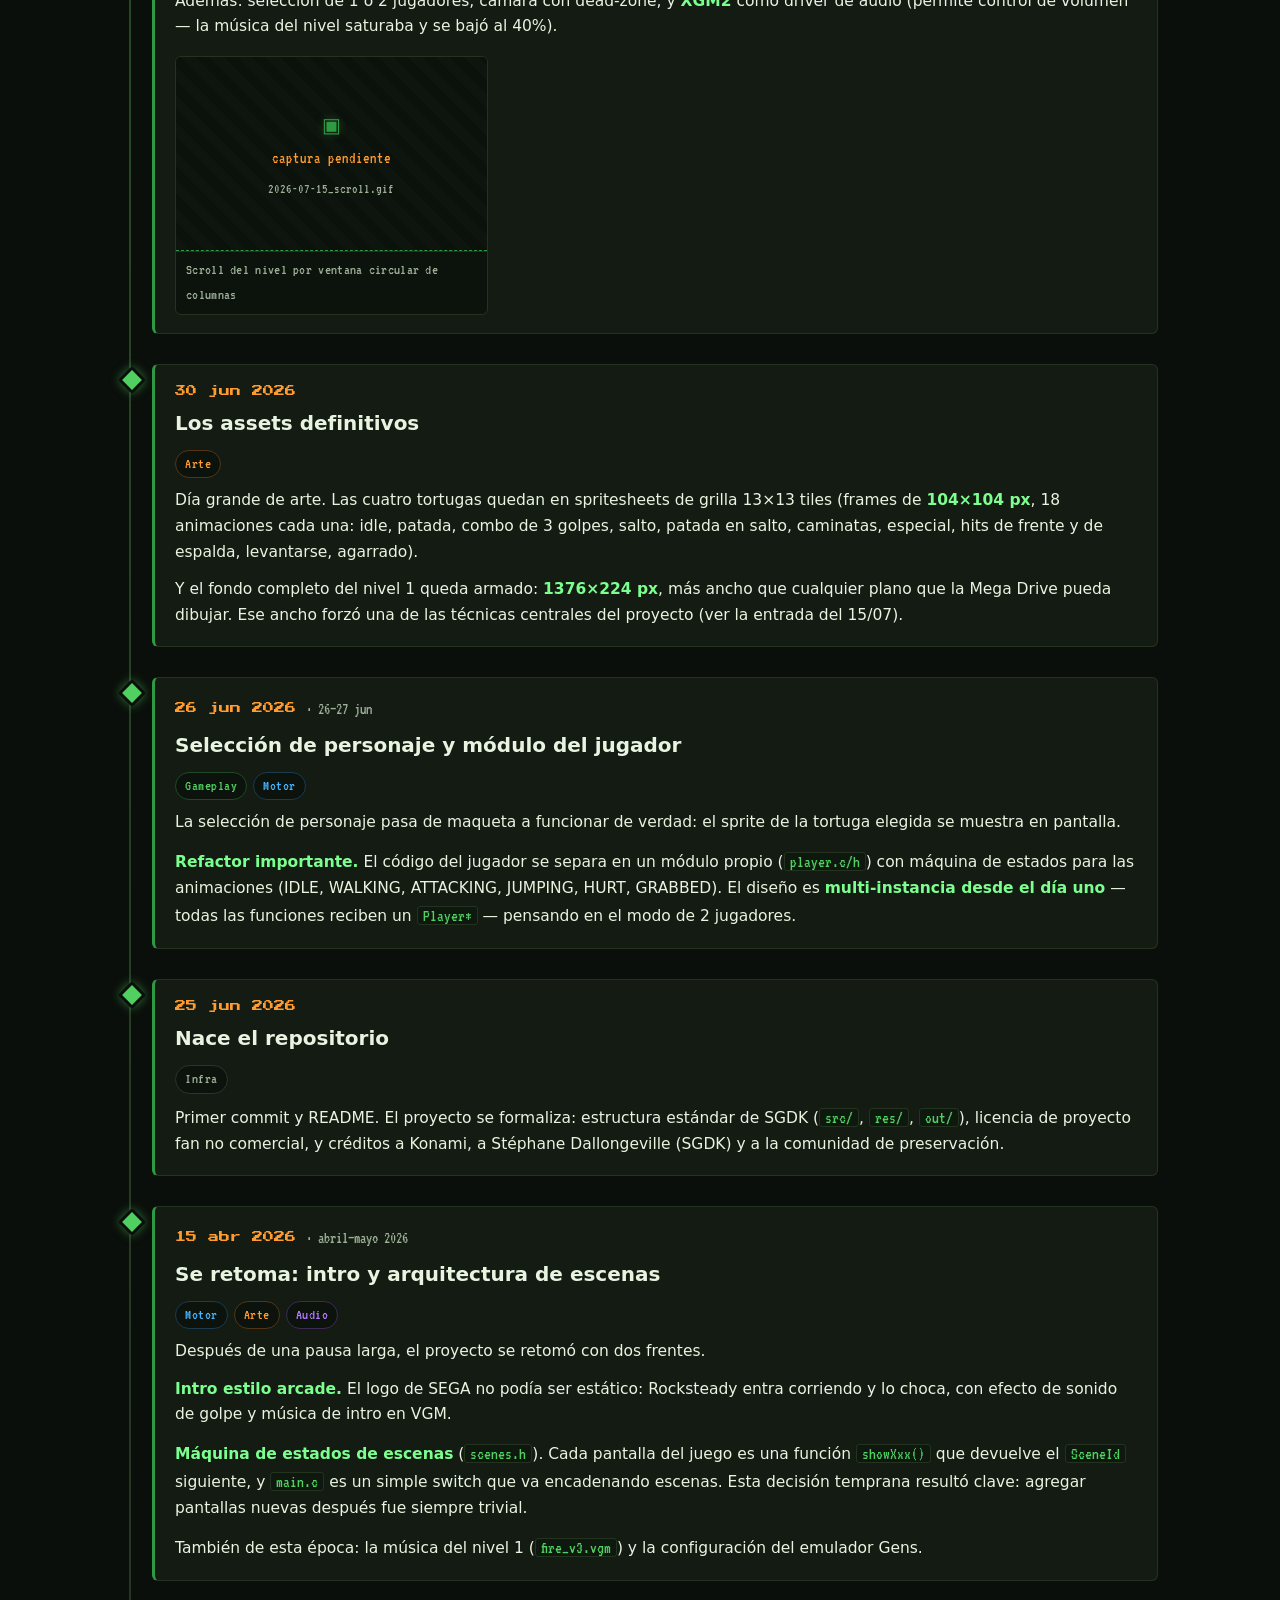
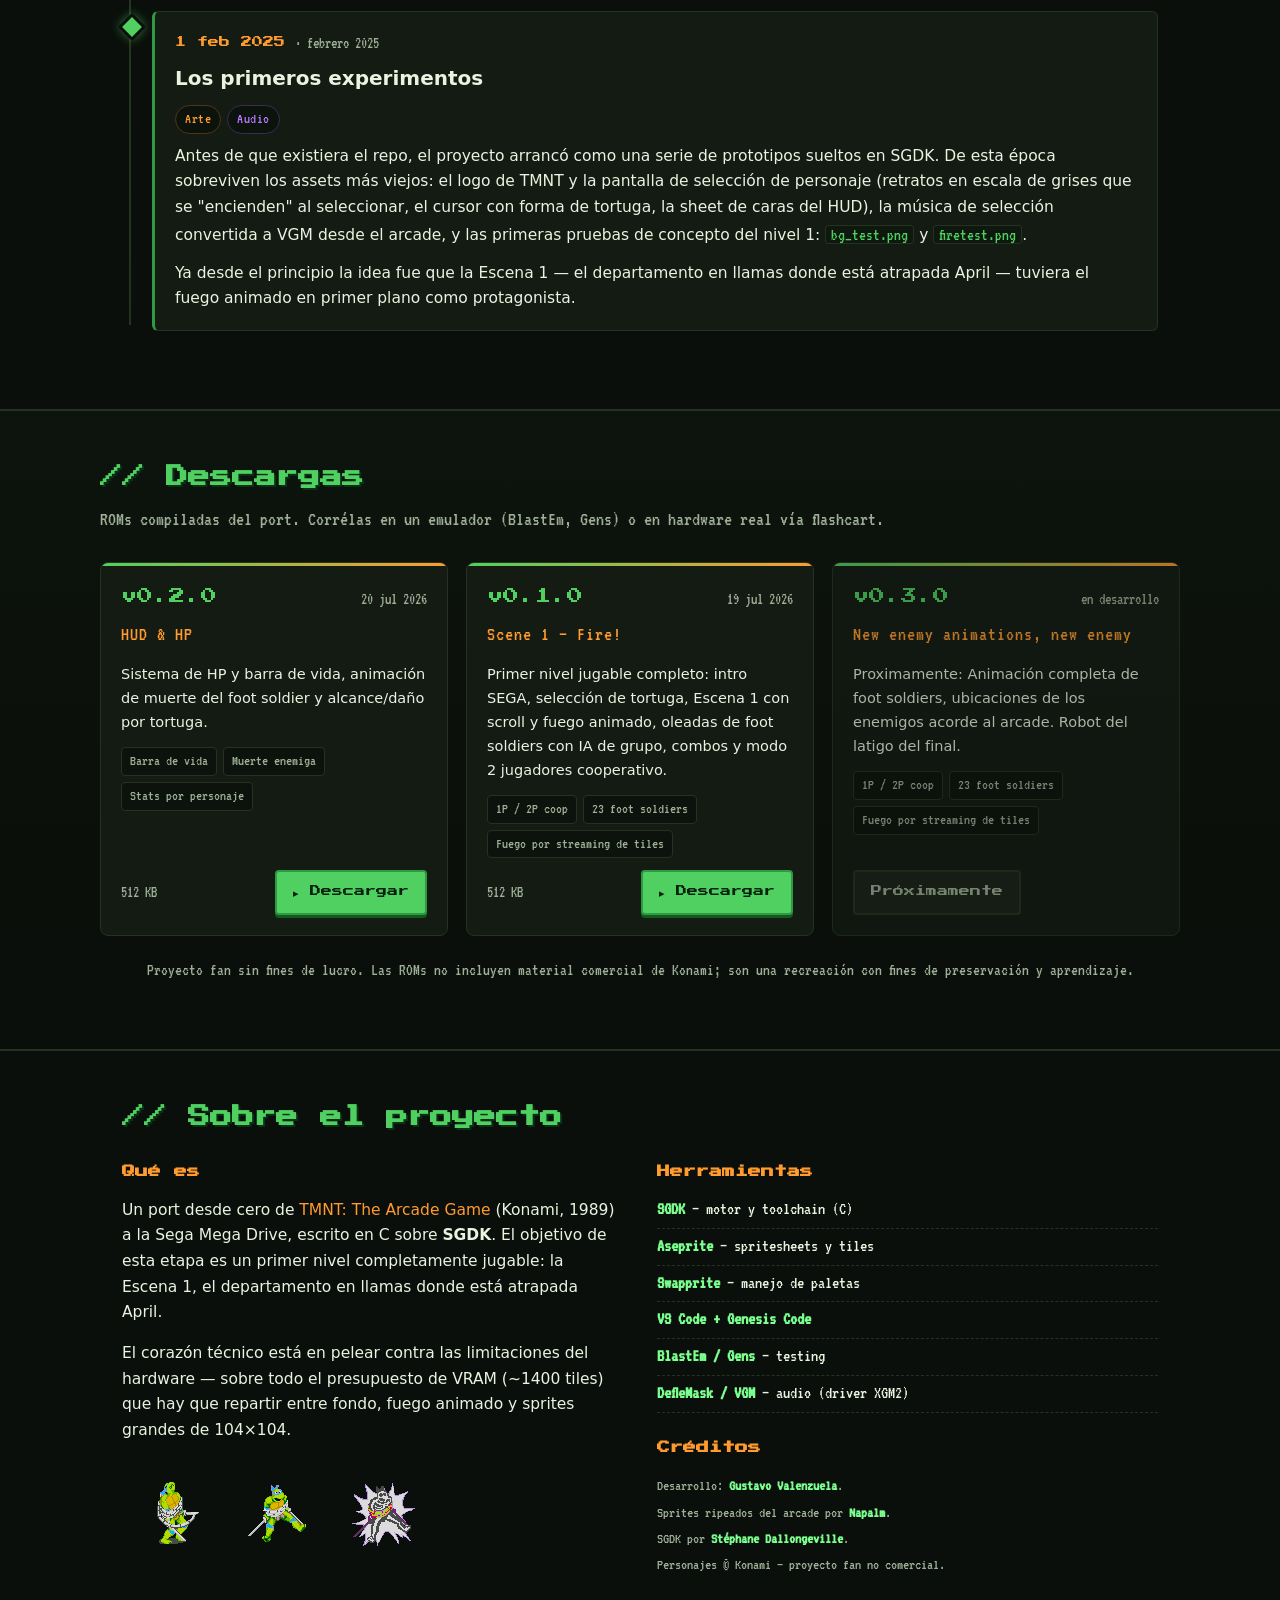
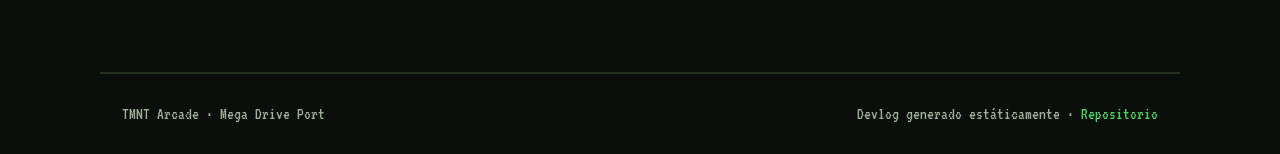
==== commit 611e32c6: "Fix: mostrar gifs del devlog (onerror en vez de onload+lazy)" ====
--- a/index.html
+++ b/index.html
@@ -16,7 +16,7 @@
 <link rel="preconnect" href="https://fonts.googleapis.com" />
 <link rel="preconnect" href="https://fonts.gstatic.com" crossorigin />
 <link href="https://fonts.googleapis.com/css2?family=Press+Start+2P&family=VT323&display=swap" rel="stylesheet" />
-<link rel="stylesheet" href="assets/css/style.css?v=20260722" />
+<link rel="stylesheet" href="assets/css/style.css?v=20260722b" />
 </head>
 <body>
 <div class="scanlines" aria-hidden="true"></div>
@@ -129,8 +129,8 @@
   <span class="foot-dim">Devlog generado estáticamente · <a data-repo-link href="#" target="_blank" rel="noopener">Repositorio</a></span>
 </footer>
 
-<script src="data/devlog.js?v=20260722"></script>
-<script src="data/builds.js?v=20260722"></script>
-<script src="assets/js/app.js?v=20260722"></script>
+<script src="data/devlog.js?v=20260722b"></script>
+<script src="data/builds.js?v=20260722b"></script>
+<script src="assets/js/app.js?v=20260722b"></script>
 </body>
 </html>
--- a/assets/css/style.css
+++ b/assets/css/style.css
@@ -239,18 +239,17 @@
   background: #0c130c;
 }
 .shot img {
-  display: none;              /* oculta hasta que cargue (evita el ícono roto) */
+  display: block;             /* la imagen se muestra por defecto */
   width: 100%; height: auto;
   image-rendering: pixelated; /* el pixel-art de la MD se ve nítido */
 }
-.shot.is-loaded img { display: block; }
-.shot.is-loaded .shot-ph { display: none; }
 .shot figcaption {
   font-family: var(--font-term); font-size: 15px; color: var(--ink-dim);
   padding: 6px 10px; border-top: 1px solid var(--line); letter-spacing: .3px;
 }
-/* Placeholder: visible mientras no exista el archivo real */
-.shot-ph {
+/* Placeholder: oculto salvo que la imagen falle (onerror -> .is-empty) */
+.shot-ph { display: none; }
+.shot.is-empty .shot-ph {
   display: flex; flex-direction: column; align-items: center; justify-content: center;
   gap: 6px; aspect-ratio: 16 / 10; padding: 16px; text-align: center;
   background: repeating-linear-gradient(45deg, #0e150e 0 10px, #0b110b 10px 20px);
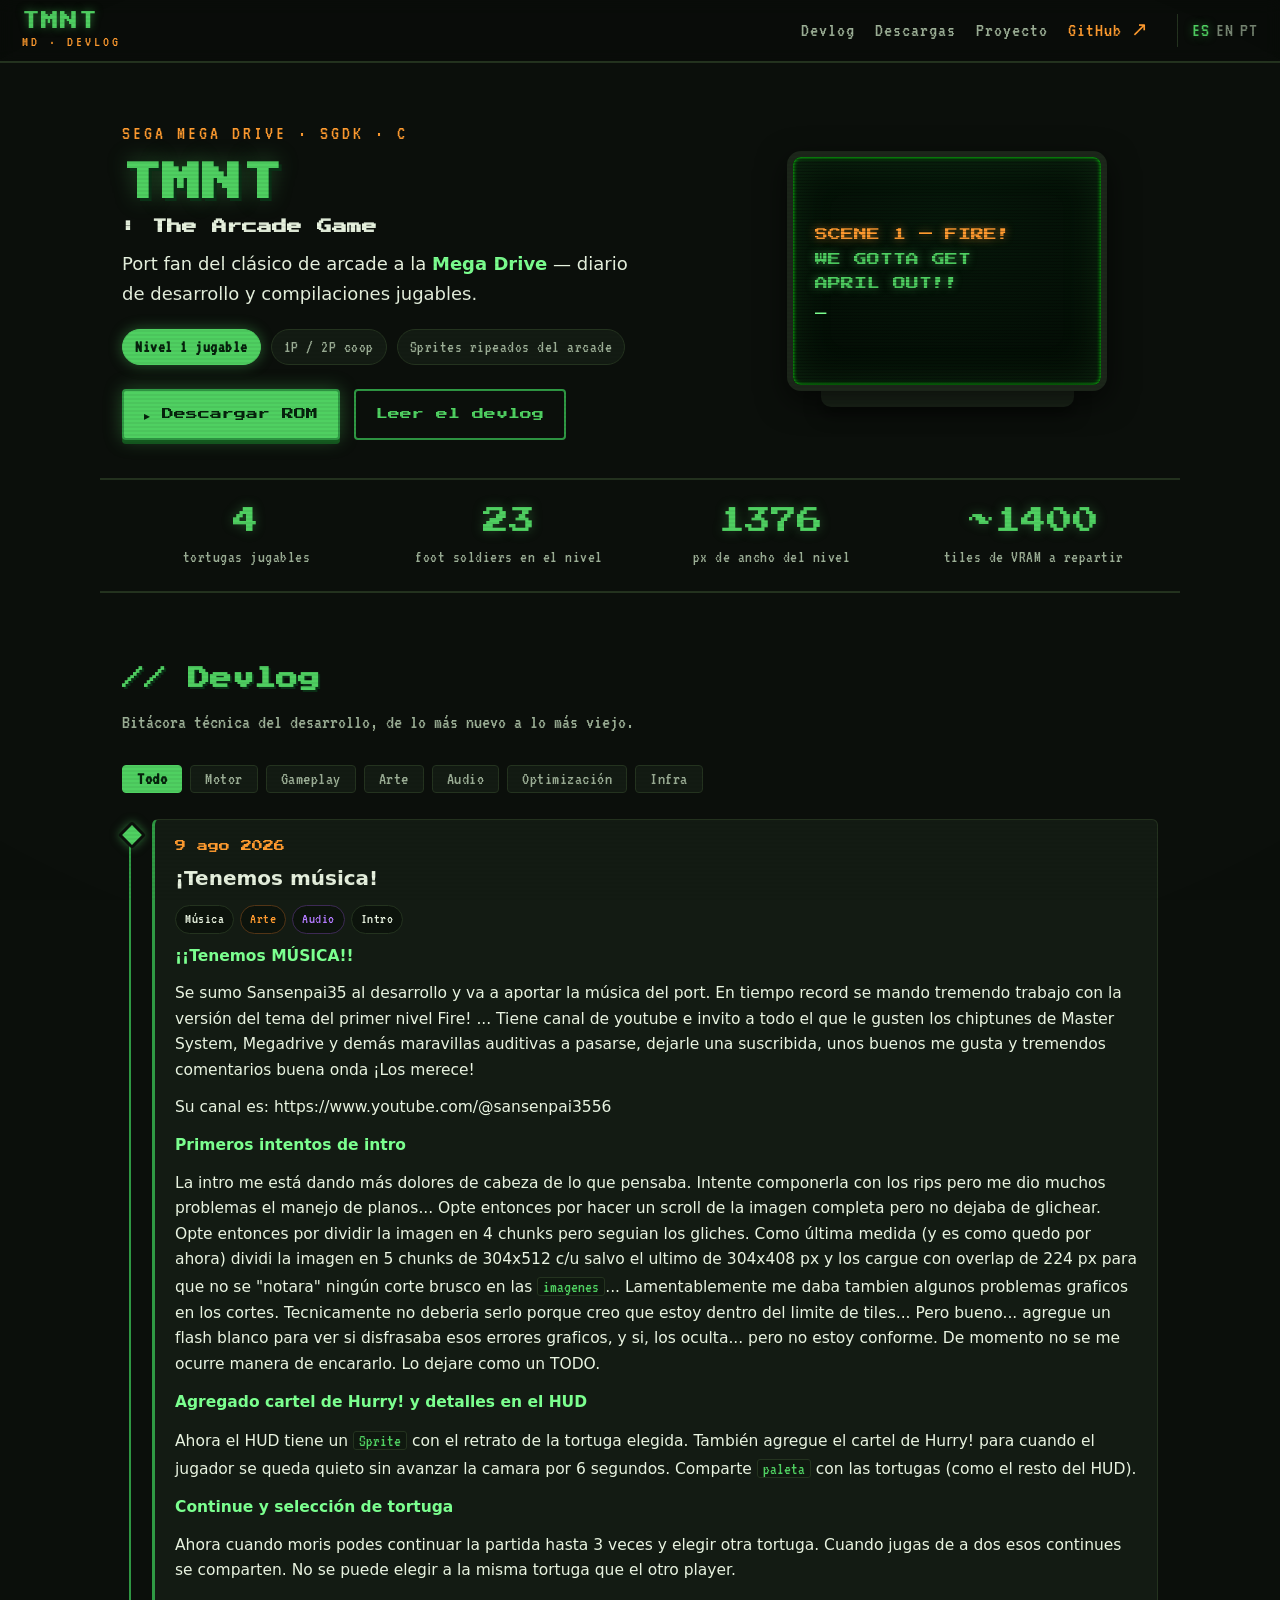
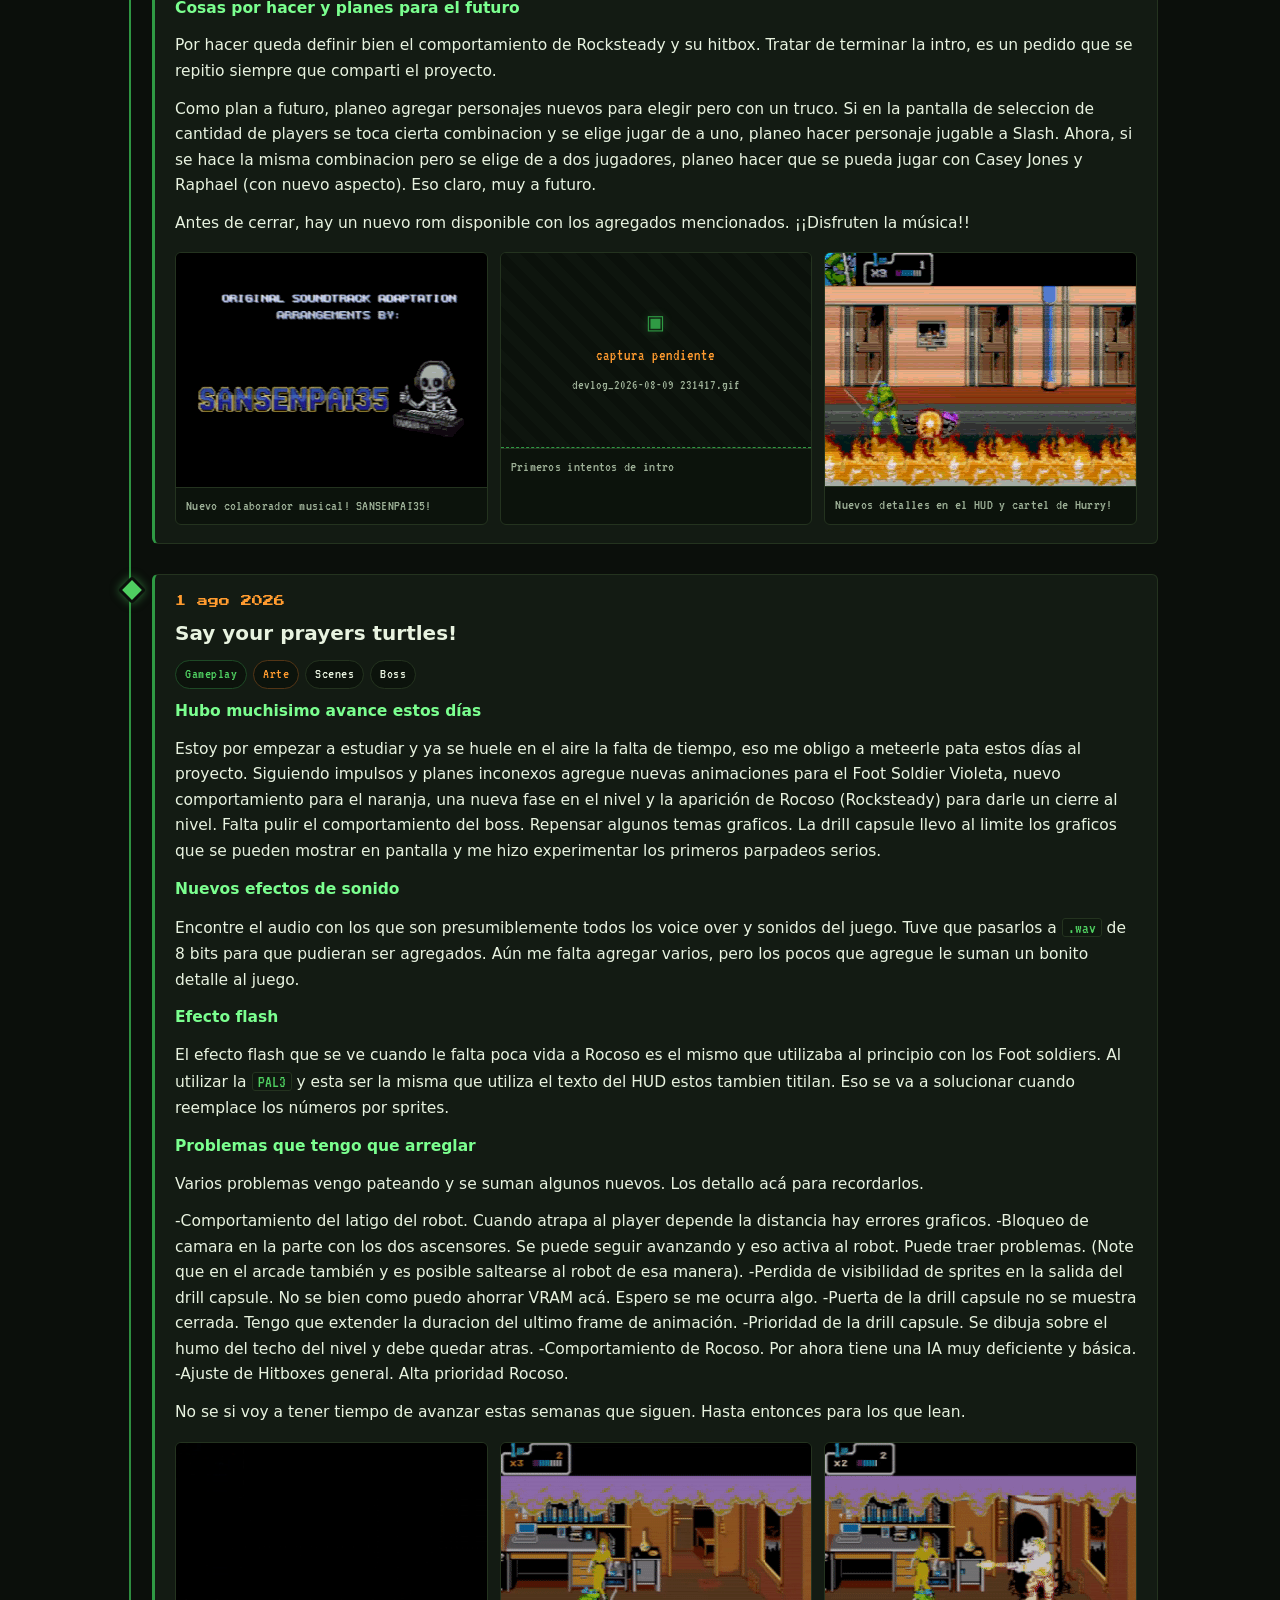
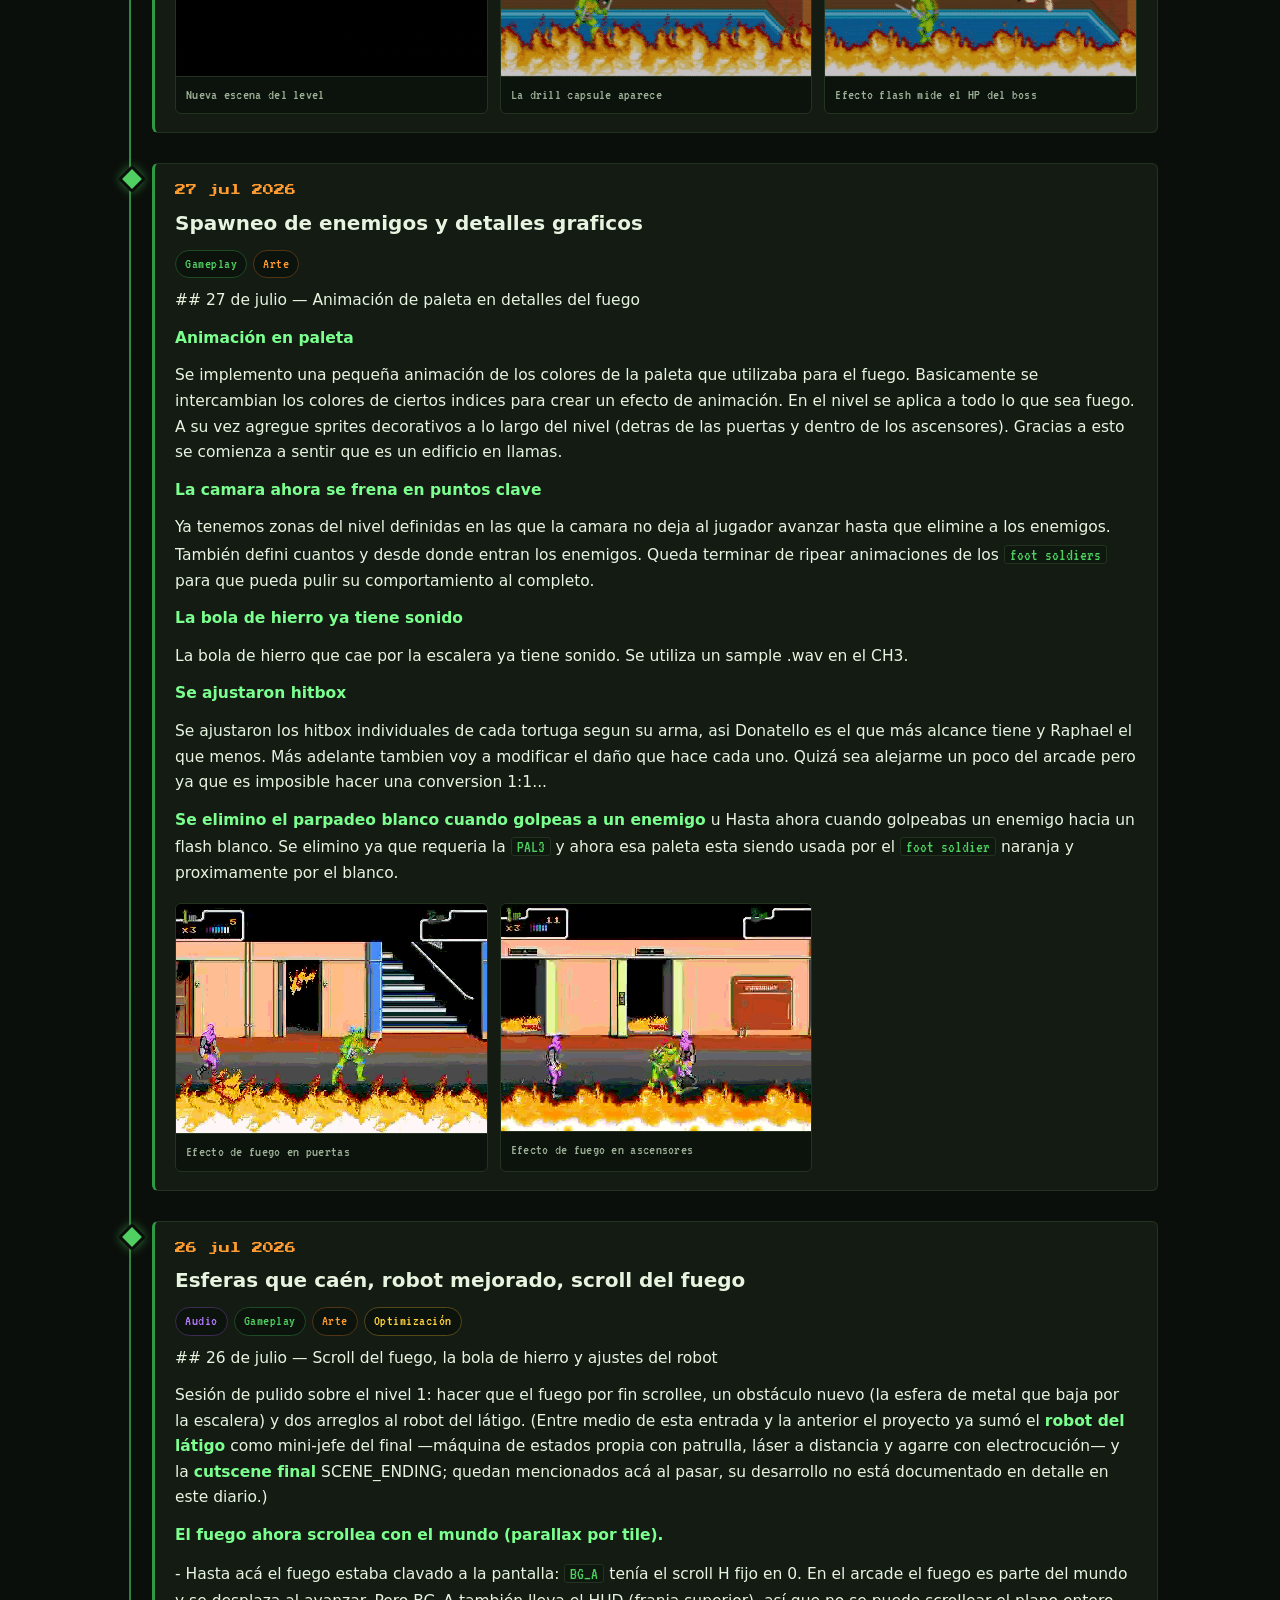
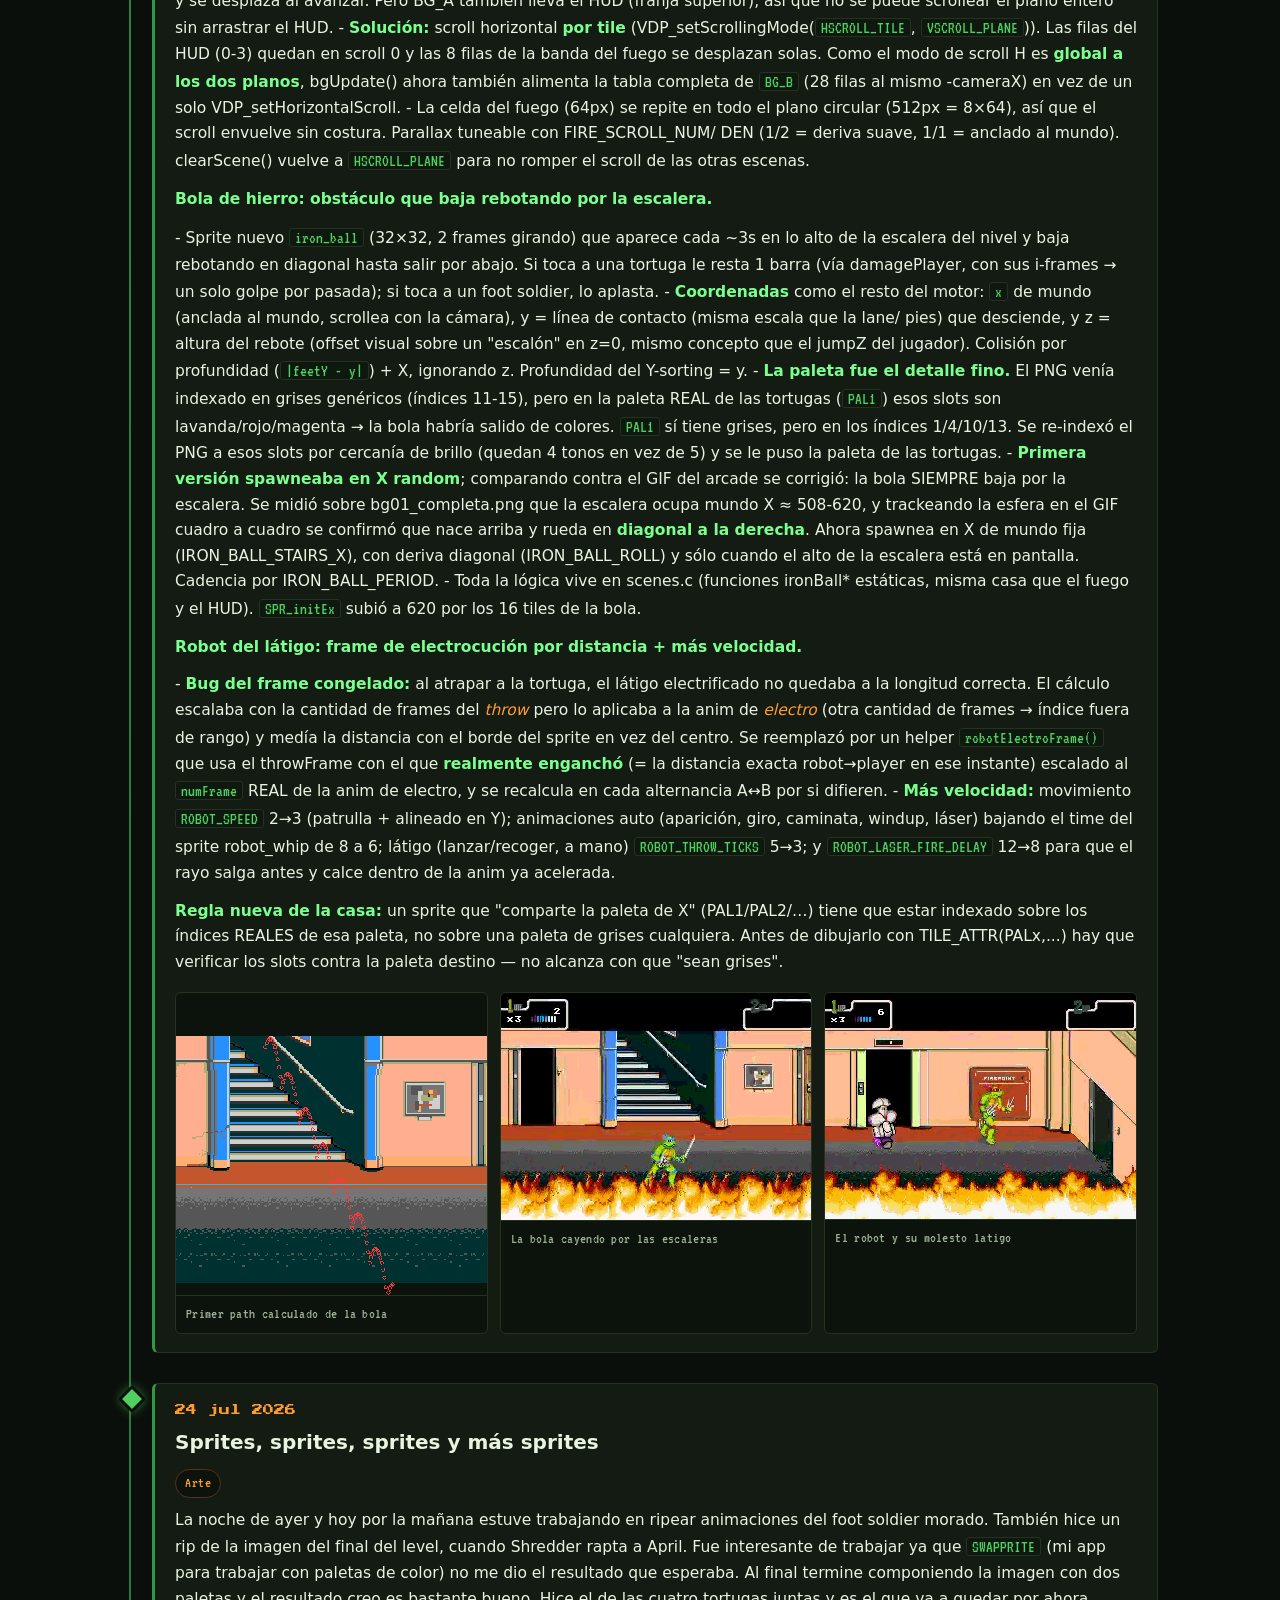
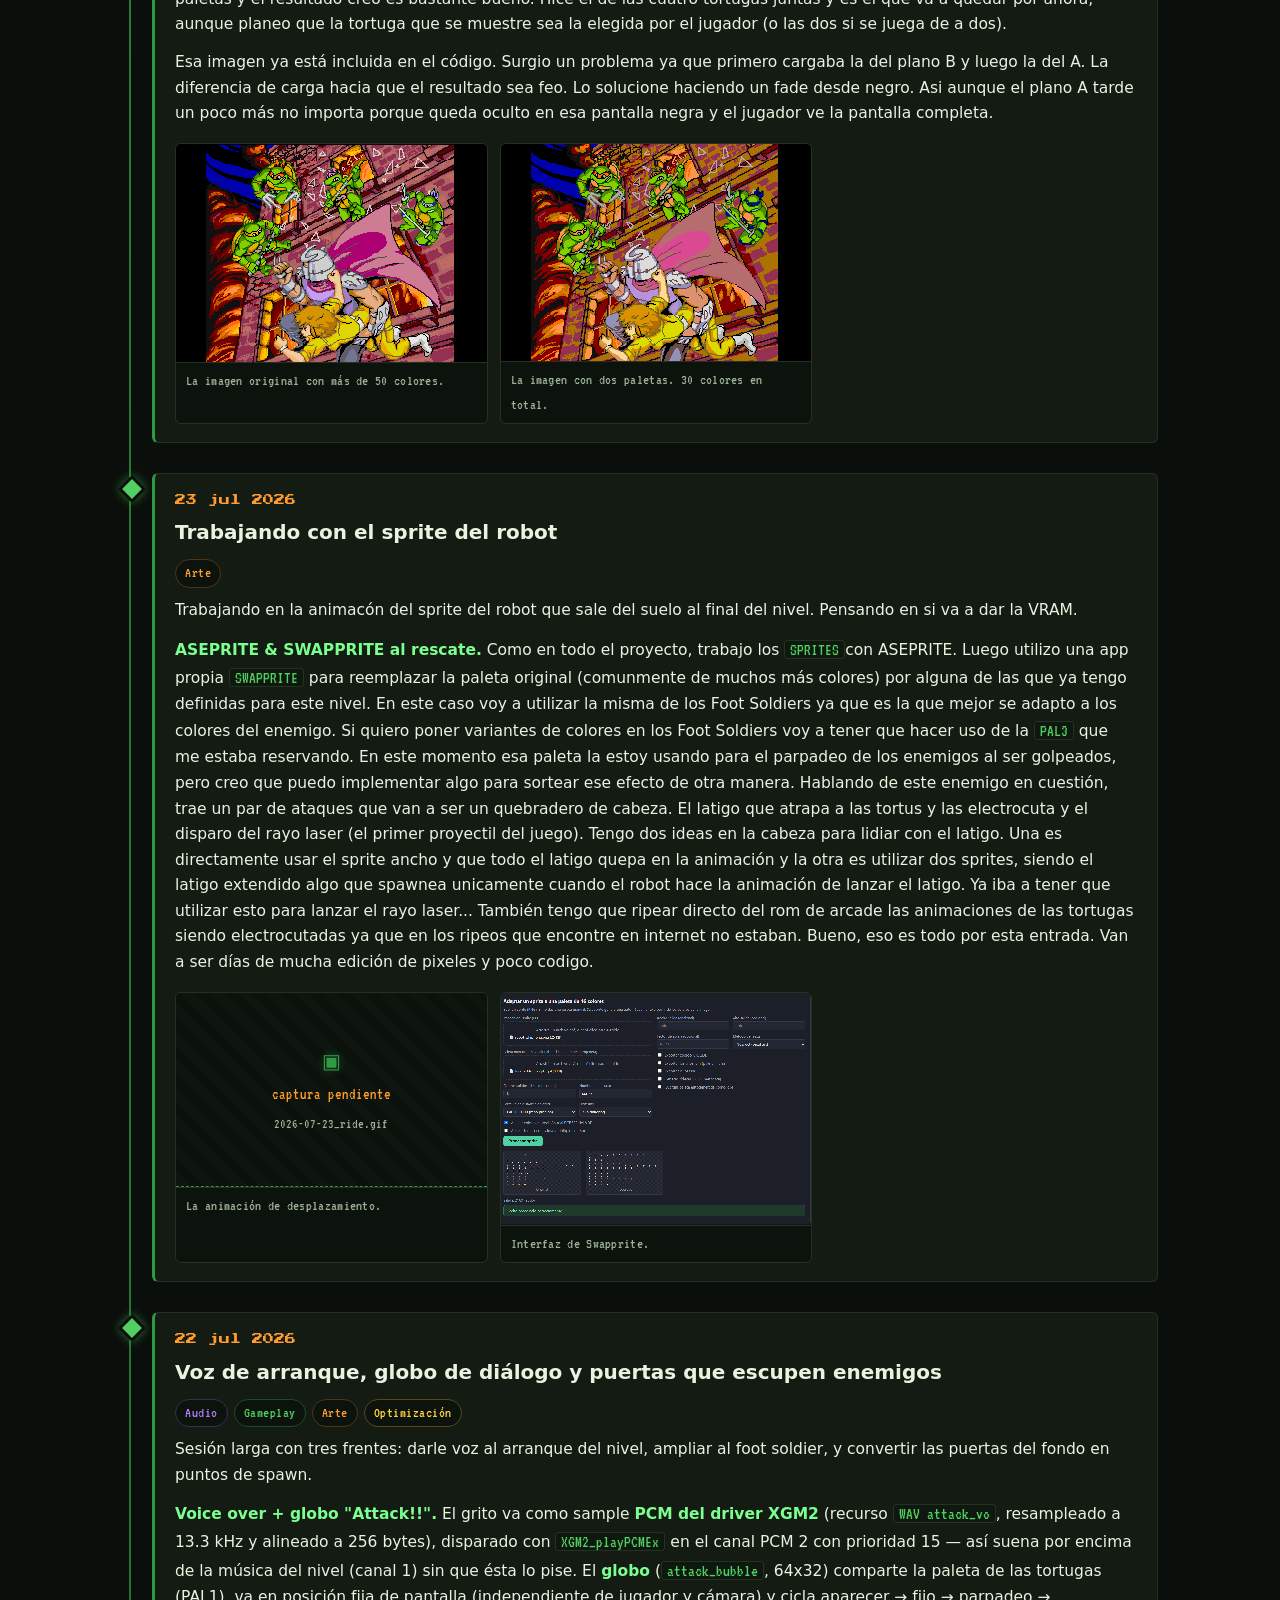
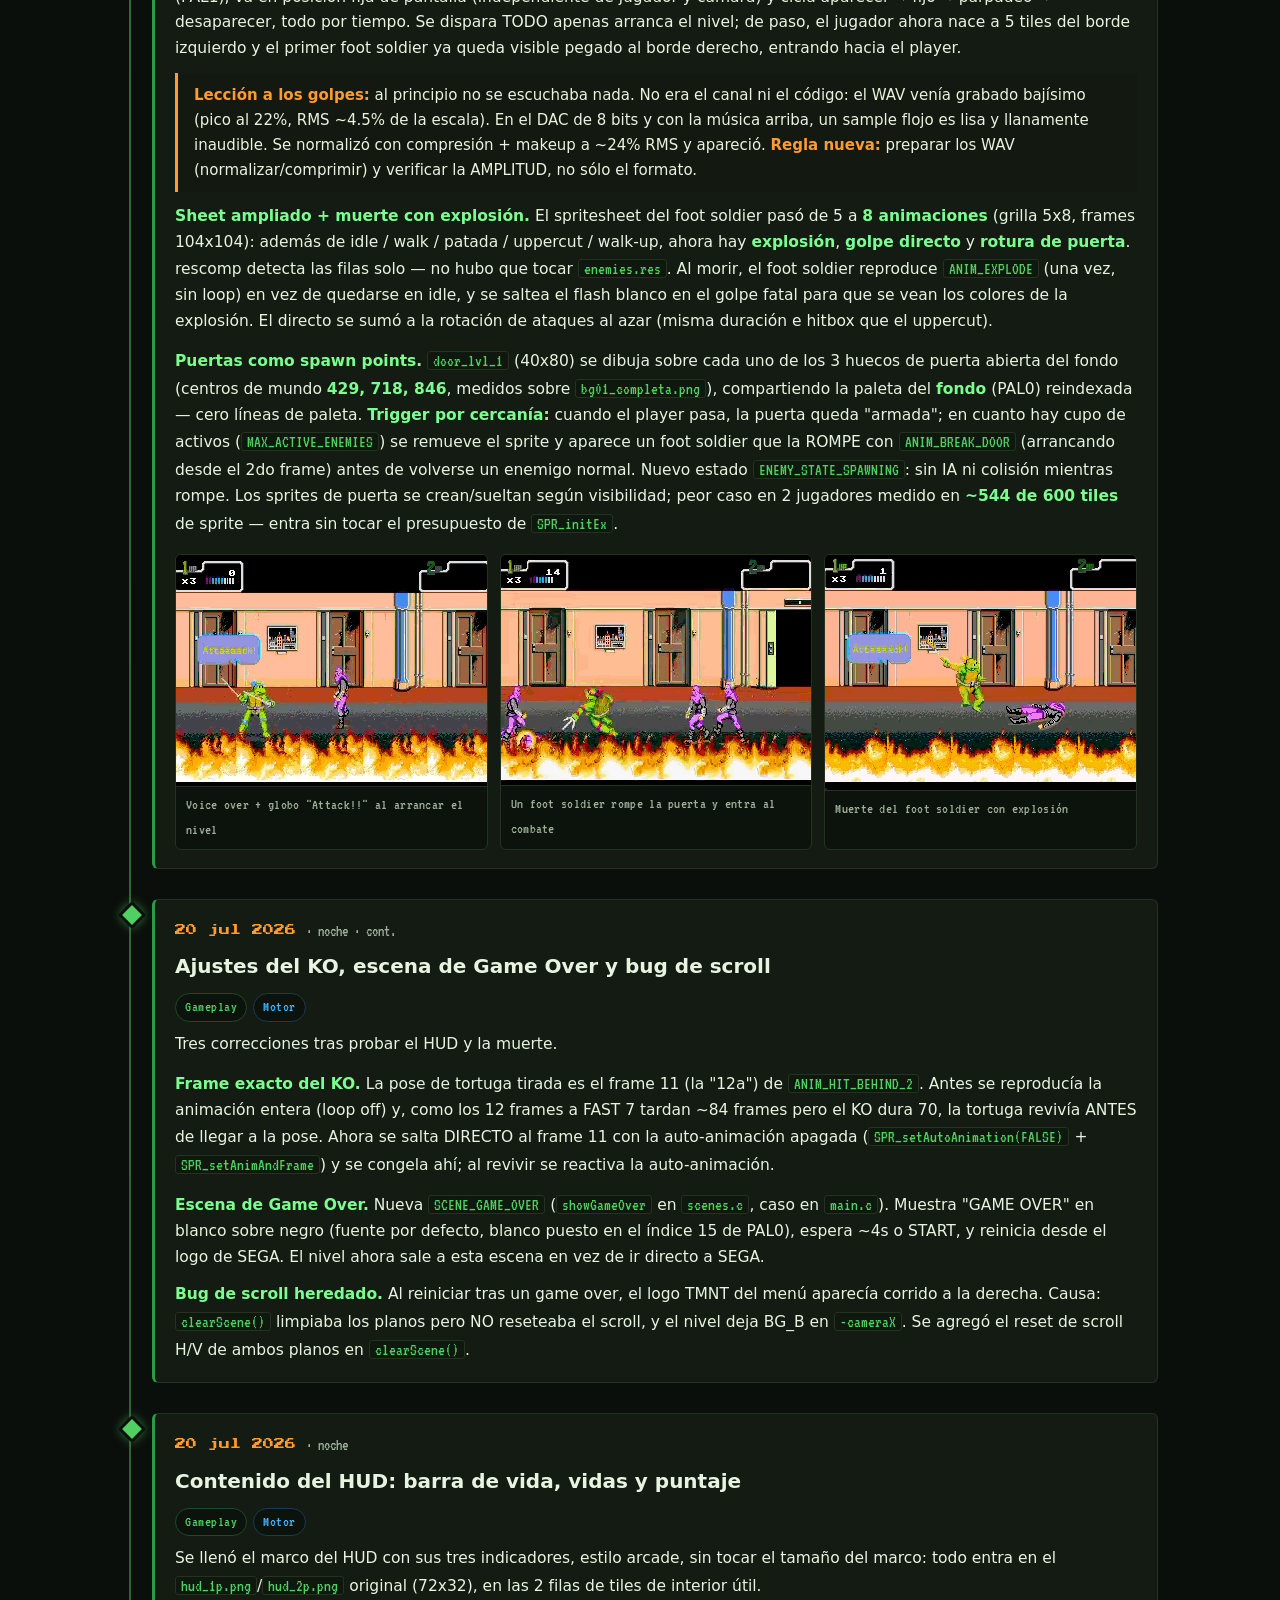
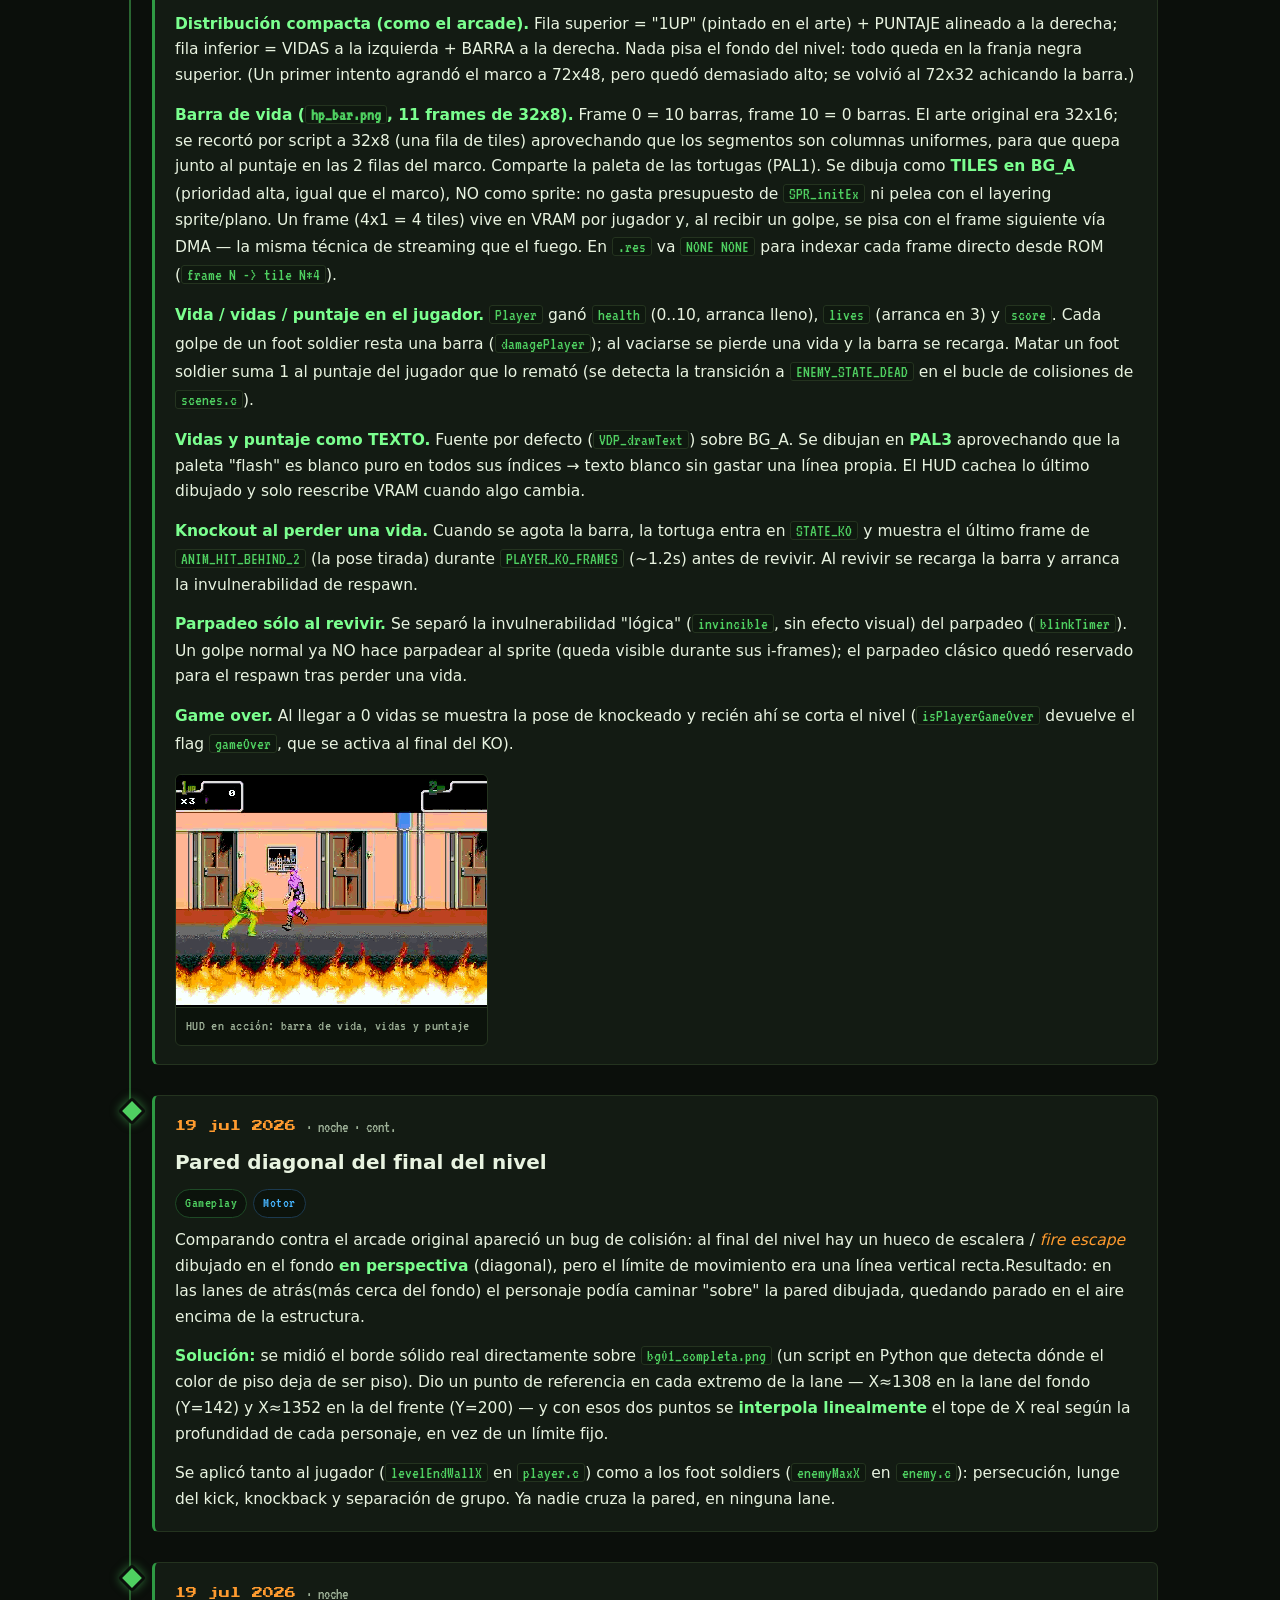
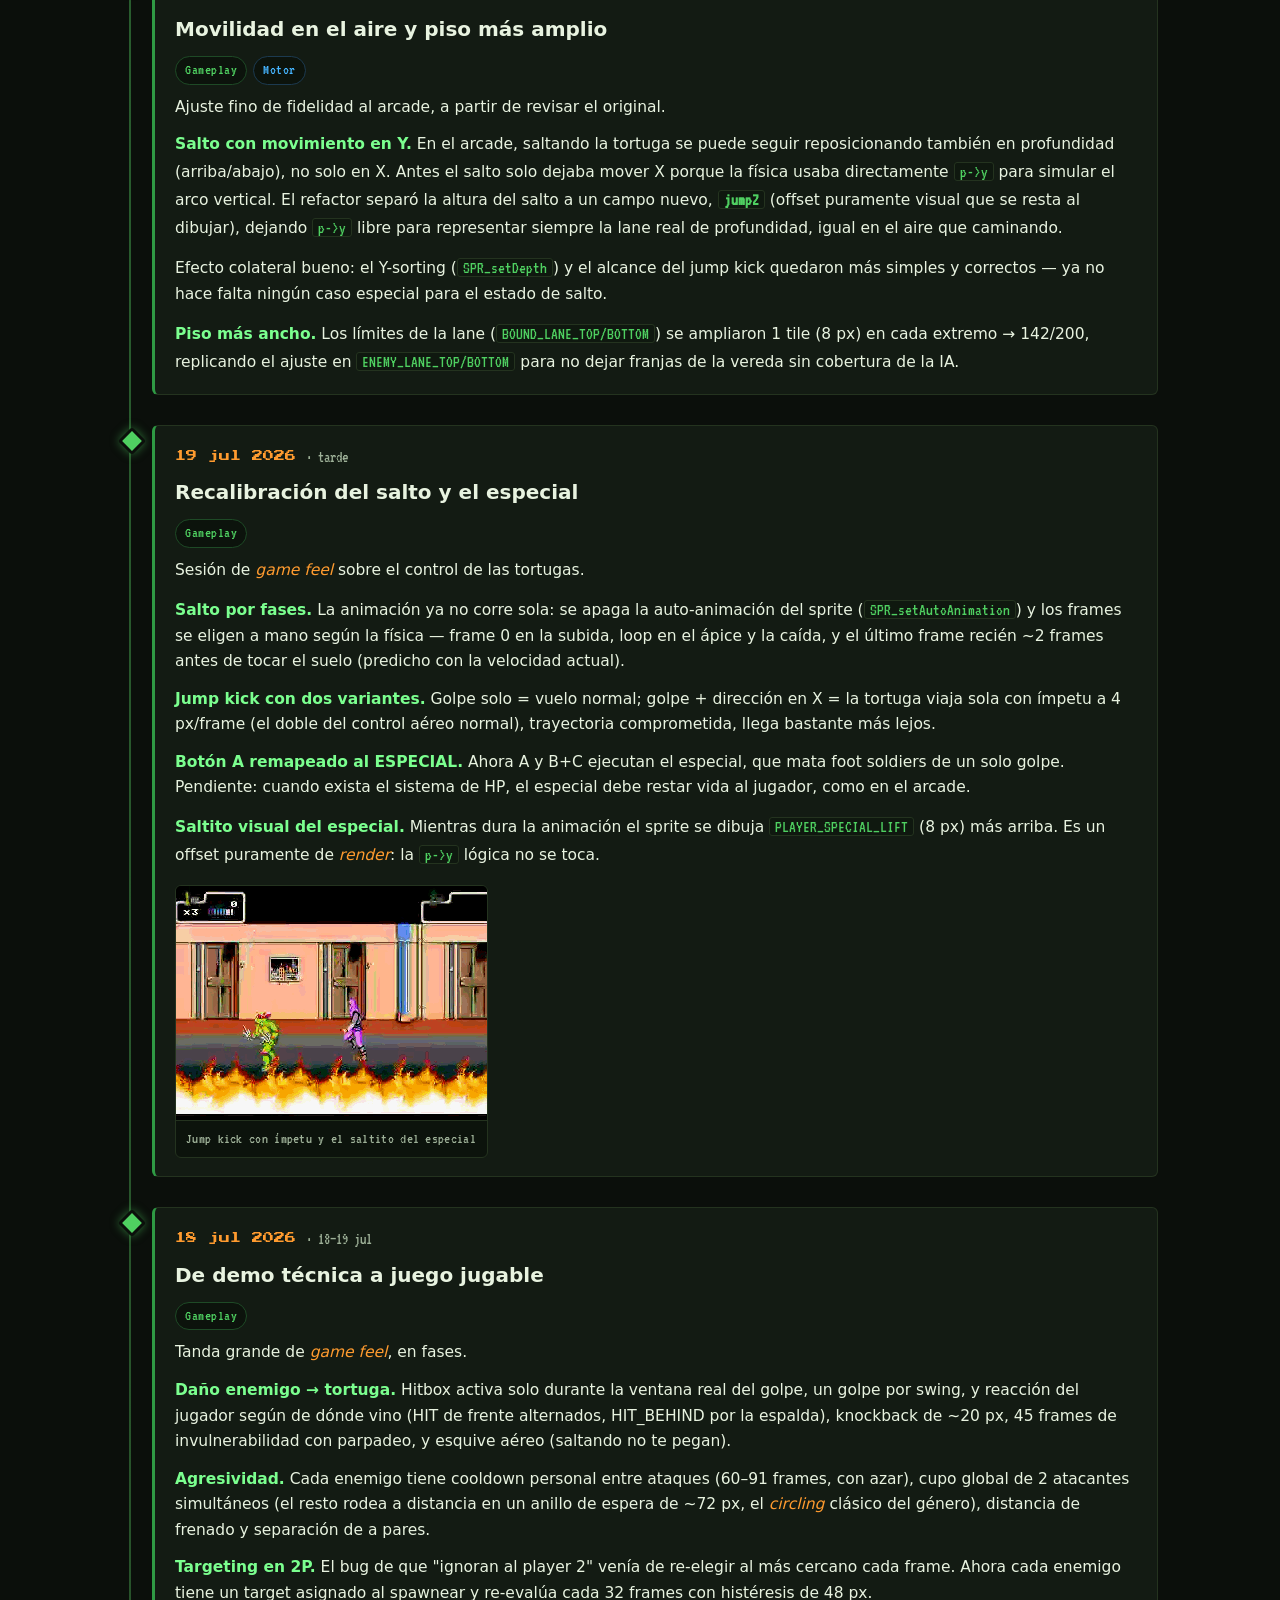
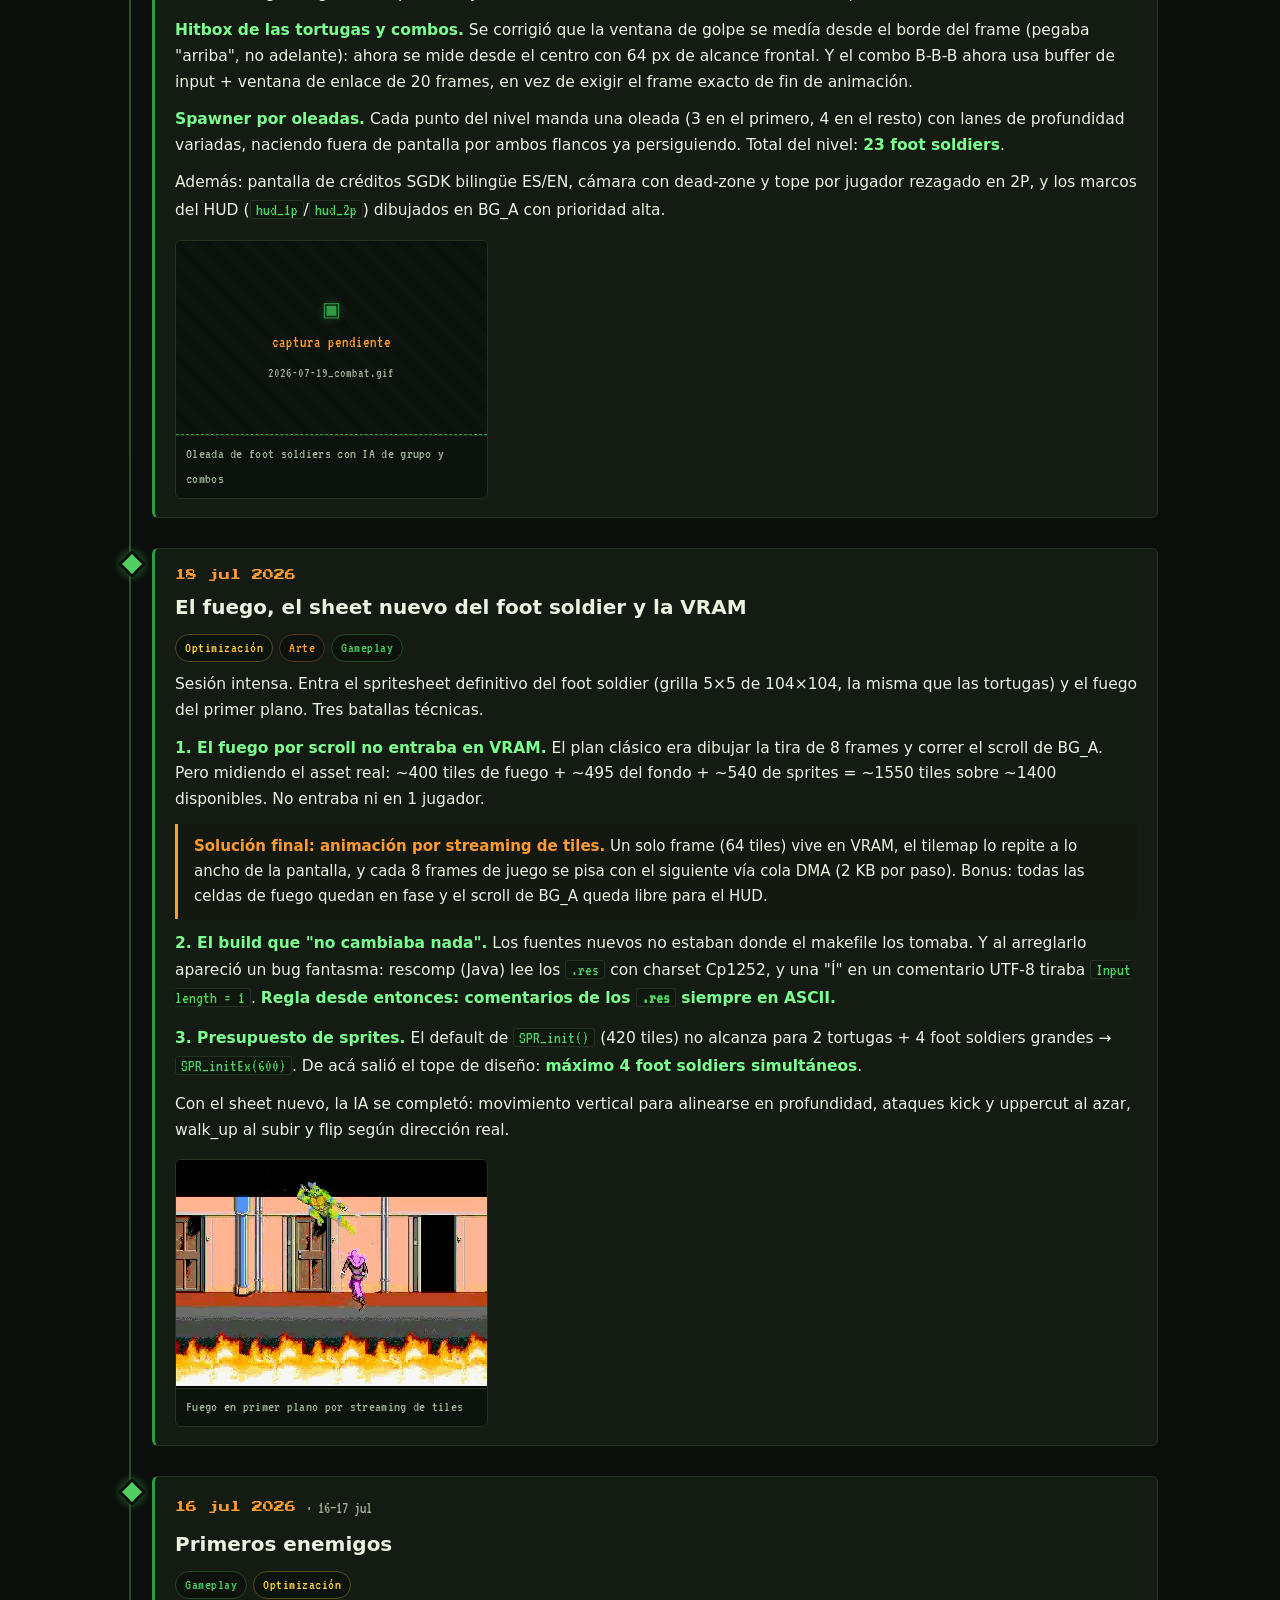
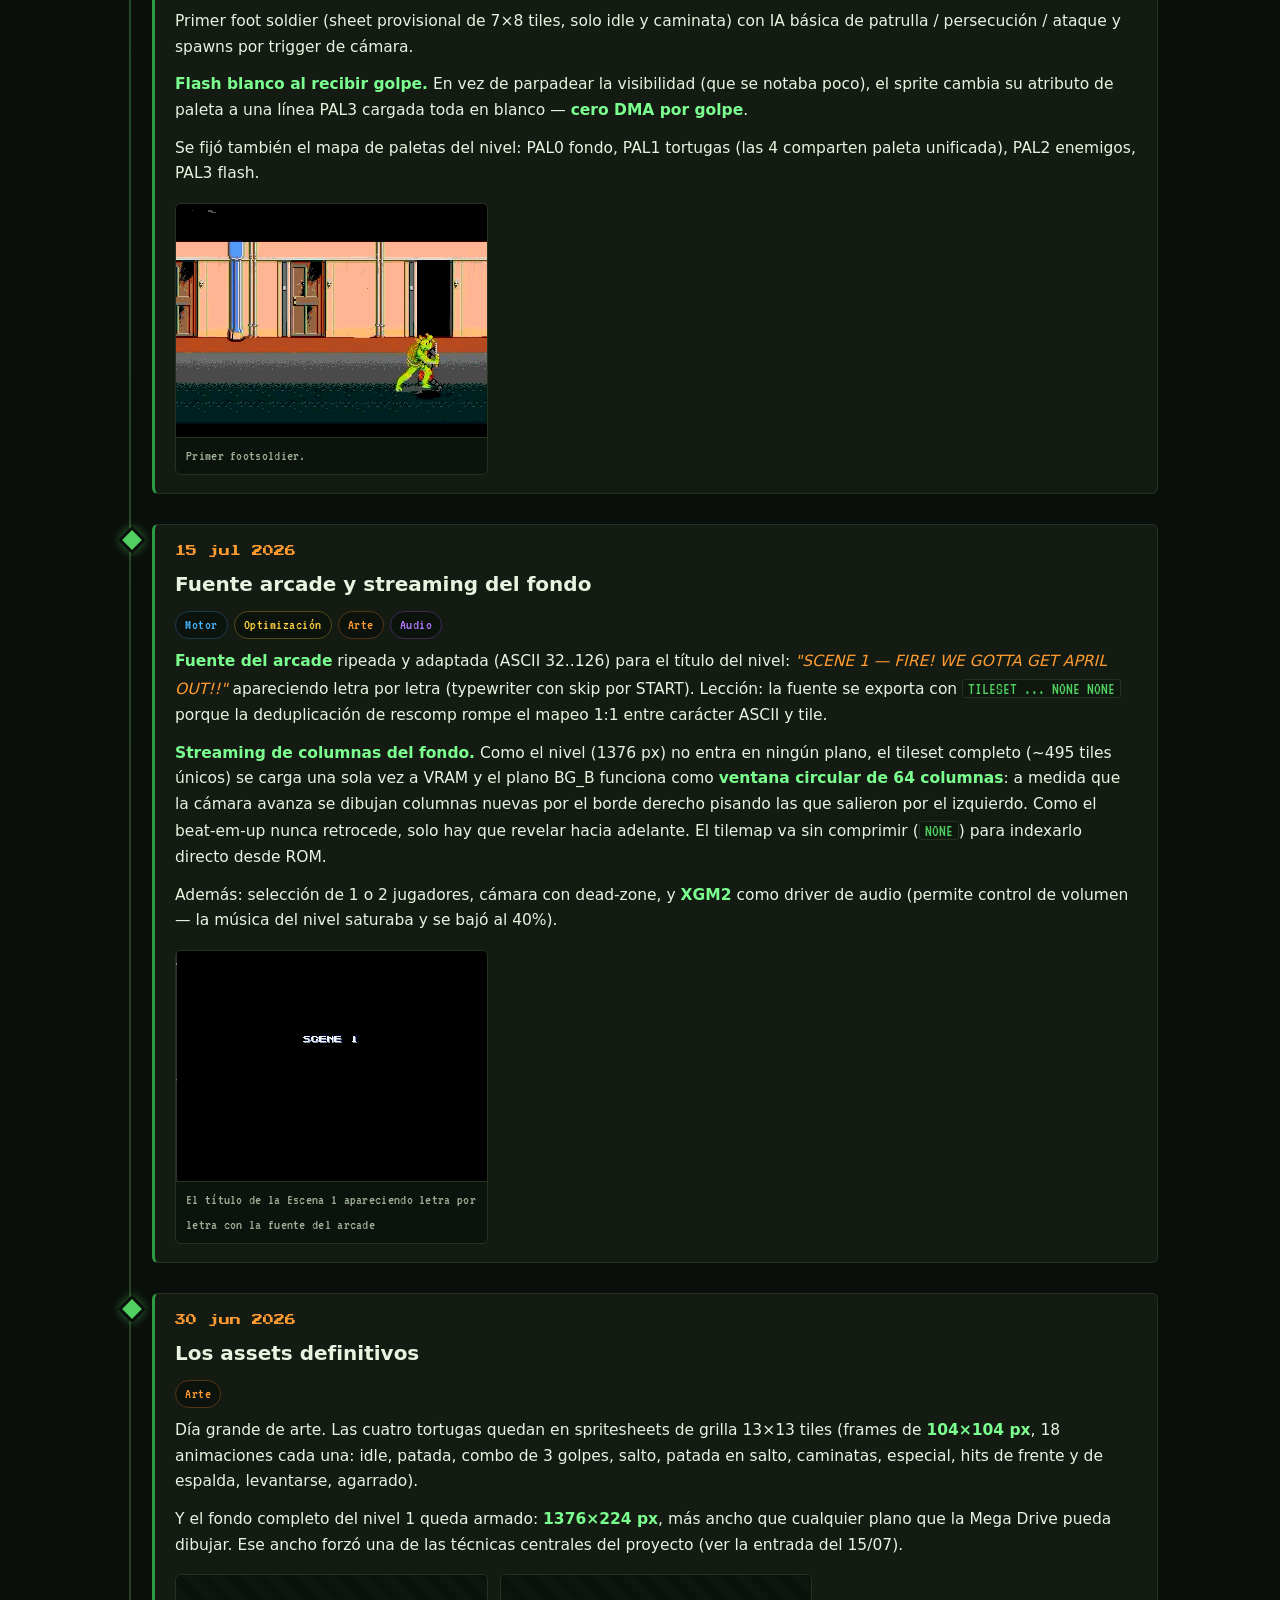
==== commit ae9cea75: "Agregados idiomas Ingles/Portugues" ====
--- a/index.html
+++ b/index.html
@@ -12,11 +12,20 @@
 <meta property="og:title" content="TMNT Arcade — Port para Mega Drive" />
 <meta property="og:description" content="Devlog técnico y ROMs de un port fan de TMNT: The Arcade Game a la Sega Mega Drive (SGDK)." />
 <meta property="og:type" content="website" />
+<meta property="og:locale" content="es_AR" />
+<meta property="og:locale:alternate" content="en_US" />
+<meta property="og:locale:alternate" content="pt_BR" />
+
+<!-- Hreflang -->
+<link rel="alternate" hreflang="es" href="./" />
+<link rel="alternate" hreflang="en" href="./en/" />
+<link rel="alternate" hreflang="pt-BR" href="./pt/" />
+<link rel="alternate" hreflang="x-default" href="./" />
 
 <link rel="preconnect" href="https://fonts.googleapis.com" />
 <link rel="preconnect" href="https://fonts.gstatic.com" crossorigin />
 <link href="https://fonts.googleapis.com/css2?family=Press+Start+2P&family=VT323&display=swap" rel="stylesheet" />
-<link rel="stylesheet" href="assets/css/style.css?v=20260722b" />
+<link rel="stylesheet" href="assets/css/style.css?v=20260821a" />
 </head>
 <body>
 <div class="scanlines" aria-hidden="true"></div>
@@ -32,6 +41,11 @@
     <a href="#descargas">Descargas</a>
     <a href="#proyecto">Proyecto</a>
     <a class="nav-ext" data-repo-link href="#" target="_blank" rel="noopener">GitHub ↗</a>
+    <span class="lang-switch">
+      <a class="lang-on" href="./index.html">ES</a>
+      <a href="./en/">EN</a>
+      <a href="./pt/">PT</a>
+    </span>
   </nav>
 </header>
 
@@ -129,8 +143,9 @@
   <span class="foot-dim">Devlog generado estáticamente · <a data-repo-link href="#" target="_blank" rel="noopener">Repositorio</a></span>
 </footer>
 
+<script>window.LANG = "es"; window.SITE_ROOT = "./";</script>
 <script src="data/devlog.js?v=20260722b"></script>
 <script src="data/builds.js?v=20260722b"></script>
-<script src="assets/js/app.js?v=20260722b"></script>
+<script src="assets/js/app.js?v=20260821a"></script>
 </body>
 </html>
--- a/assets/css/style.css
+++ b/assets/css/style.css
@@ -82,6 +82,16 @@
 .nav a:hover { color: var(--green-glow); text-shadow: 0 0 8px rgba(123,255,143,.6); }
 .nav .nav-ext { color: var(--pizza); }
 
+/* --- Language switcher --- */
+.lang-switch {
+  font-family: var(--font-term); font-size: 18px; letter-spacing: 1px;
+  display: inline-flex; align-items: center; gap: 6px;
+  margin-left: 8px; padding-left: 14px; border-left: 1px solid var(--line);
+}
+.lang-switch a { color: var(--ink-dim); text-decoration: none; opacity: .75; transition: color .15s, opacity .15s; }
+.lang-switch a:hover { color: var(--green-glow); opacity: 1; }
+.lang-switch .lang-on { color: var(--green); opacity: 1; text-shadow: 0 0 8px rgba(79,208,97,.5); }
+
 /* --- Hero --- */
 .hero {
   max-width: var(--maxw); margin: 0 auto; padding: 54px 22px 30px;
